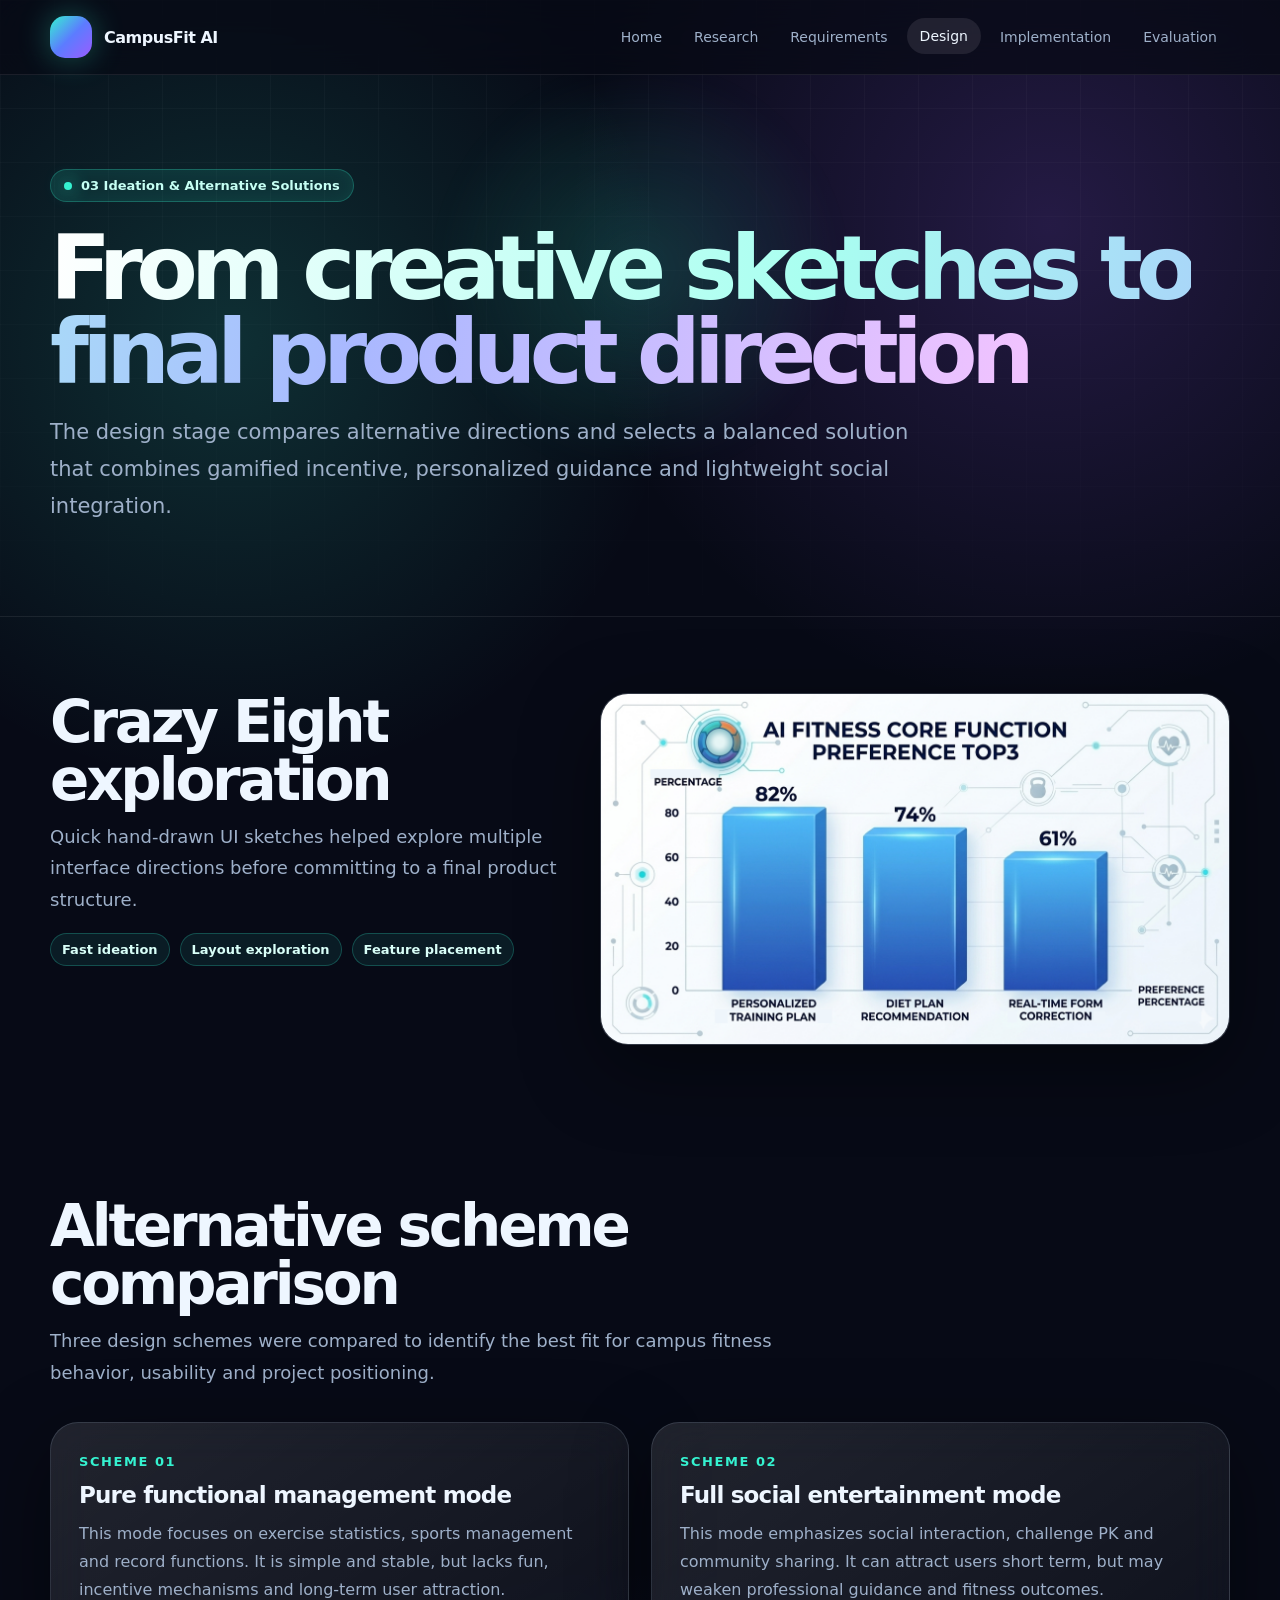
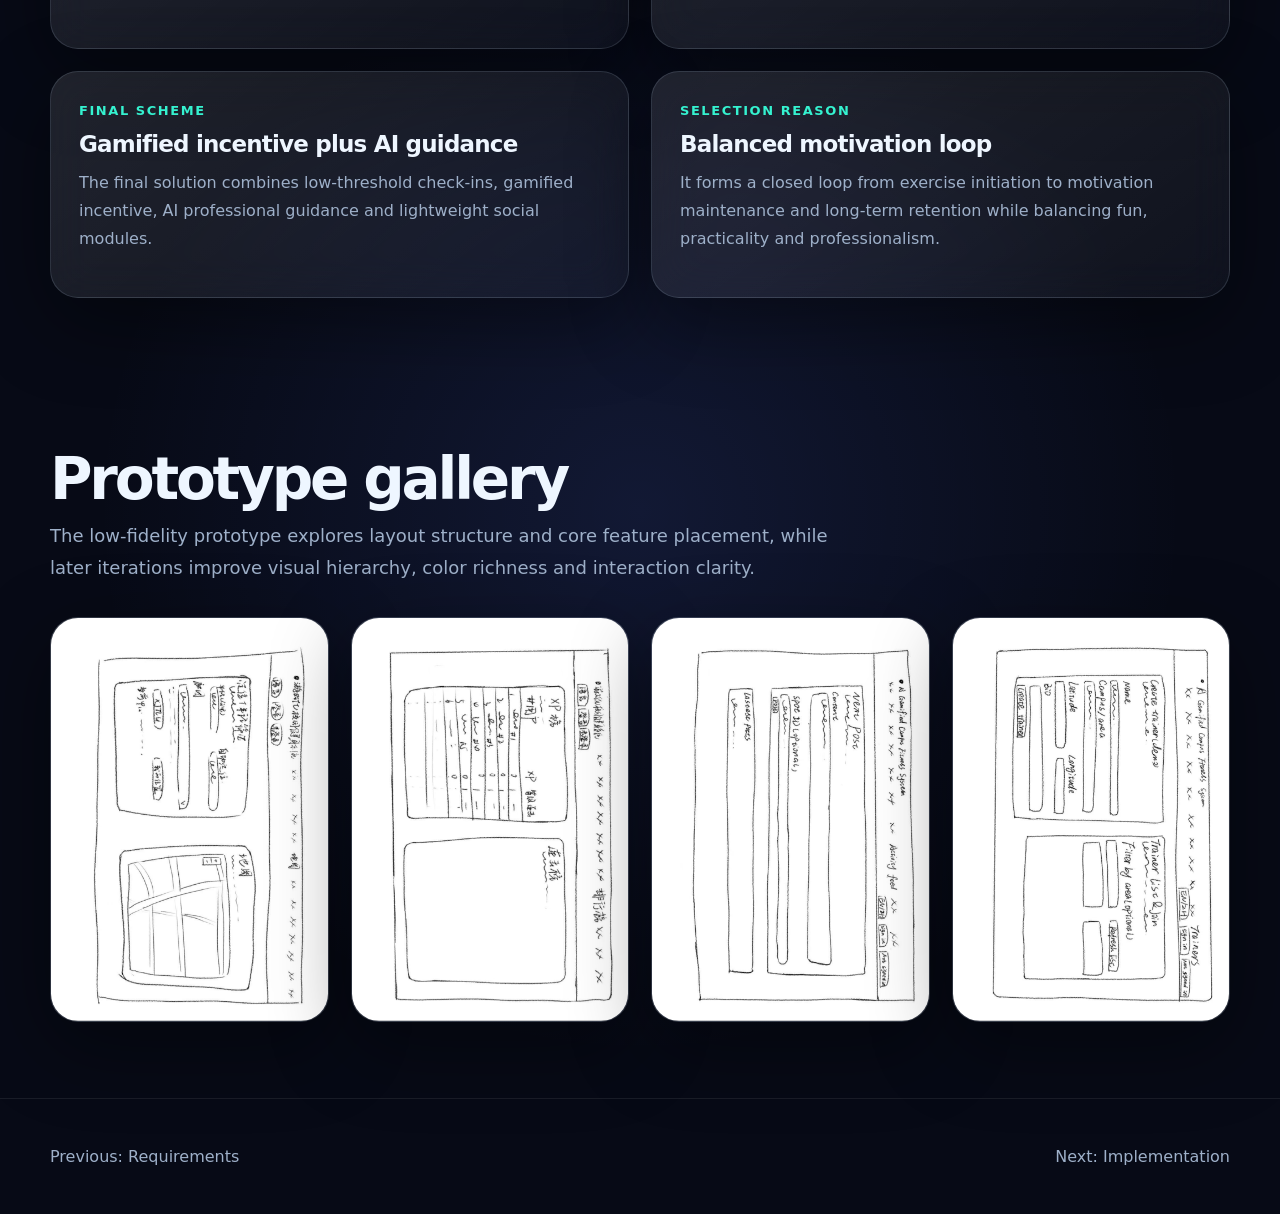
==== design.html @ d97b57e3 "Initial static portfolio site" ====
<!DOCTYPE html>
<html lang="en">
<head>
  <meta charset="UTF-8">
  <meta name="viewport" content="width=device-width, initial-scale=1.0">
  <title>Design | CampusFit AI</title>
  <link rel="stylesheet" href="assets/css/style.css">
</head>
<body>
  <div class="ambient-glow"></div>
  <nav class="site-nav">
    <div class="nav-inner">
      <a class="brand" href="index.html"><span class="brand-mark"></span><span>CampusFit AI</span></a>
      <button class="nav-toggle" aria-label="Toggle navigation">≡</button>
      <div class="nav-links">
        <a href="index.html">Home</a>
        <a href="research.html">Research</a>
        <a href="requirements.html">Requirements</a>
        <a class="active" href="design.html">Design</a>
        <a href="implementation.html">Implementation</a>
        <a href="evaluation.html">Evaluation</a>
      </div>
    </div>
  </nav>

  <header class="page-hero">
    <div class="container reveal">
      <span class="eyebrow">03 Ideation & Alternative Solutions</span>
      <h1 class="page-title"><span class="gradient-text">From creative sketches to final product direction</span></h1>
      <p class="lead">The design stage compares alternative directions and selects a balanced solution that combines gamified incentive, personalized guidance and lightweight social integration.</p>
    </div>
  </header>

  <main>
    <section class="section">
      <div class="container split-layout">
        <div class="section-heading reveal sticky-panel">
          <h2>Crazy Eight exploration</h2>
          <p>Quick hand-drawn UI sketches helped explore multiple interface directions before committing to a final product structure.</p>
          <div class="badge-row">
            <span class="badge">Fast ideation</span>
            <span class="badge">Layout exploration</span>
            <span class="badge">Feature placement</span>
          </div>
        </div>
        <div class="image-feature reveal"><img src="assets/images/image12.png" alt="Crazy Eight sketches" data-lightbox></div>
      </div>
    </section>

    <section class="section">
      <div class="container">
        <div class="section-heading reveal">
          <h2>Alternative scheme comparison</h2>
          <p>Three design schemes were compared to identify the best fit for campus fitness behavior, usability and project positioning.</p>
        </div>
        <div class="scheme-grid">
          <article class="scheme-card reveal">
            <span class="card-kicker">Scheme 01</span>
            <h3>Pure functional management mode</h3>
            <p>This mode focuses on exercise statistics, sports management and record functions. It is simple and stable, but lacks fun, incentive mechanisms and long-term user attraction.</p>
          </article>
          <article class="scheme-card reveal">
            <span class="card-kicker">Scheme 02</span>
            <h3>Full social entertainment mode</h3>
            <p>This mode emphasizes social interaction, challenge PK and community sharing. It can attract users short term, but may weaken professional guidance and fitness outcomes.</p>
          </article>
          <article class="scheme-card reveal">
            <span class="card-kicker">Final scheme</span>
            <h3>Gamified incentive plus AI guidance</h3>
            <p>The final solution combines low-threshold check-ins, gamified incentive, AI professional guidance and lightweight social modules.</p>
          </article>
          <article class="scheme-card reveal">
            <span class="card-kicker">Selection reason</span>
            <h3>Balanced motivation loop</h3>
            <p>It forms a closed loop from exercise initiation to motivation maintenance and long-term retention while balancing fun, practicality and professionalism.</p>
          </article>
        </div>
      </div>
    </section>

    <section class="section">
      <div class="container">
        <div class="section-heading reveal">
          <h2>Prototype gallery</h2>
          <p>The low-fidelity prototype explores layout structure and core feature placement, while later iterations improve visual hierarchy, color richness and interaction clarity.</p>
        </div>
        <div class="gallery-grid">
          <div class="gallery-card reveal"><img src="assets/images/image13.png" alt="Prototype screen" data-lightbox></div>
          <div class="gallery-card reveal"><img src="assets/images/image14.png" alt="Prototype screen" data-lightbox></div>
          <div class="gallery-card reveal"><img src="assets/images/image15.png" alt="Prototype screen" data-lightbox></div>
          <div class="gallery-card reveal"><img src="assets/images/image16.png" alt="Prototype screen" data-lightbox></div>
        </div>
      </div>
    </section>
  </main>

  <footer class="footer"><div class="container footer-inner"><a href="requirements.html">Previous: Requirements</a><a href="implementation.html">Next: Implementation</a></div></footer>
  <div class="lightbox"><button aria-label="Close preview">×</button><img alt="Preview"></div>
  <script src="assets/js/main.js"></script>
</body>
</html>
---- assets/css/style.css ----
:root {
  --bg: #070a16;
  --bg-soft: #0c1226;
  --panel: rgba(17, 25, 48, 0.72);
  --panel-strong: rgba(22, 34, 64, 0.9);
  --line: rgba(148, 163, 184, 0.22);
  --text: #eef6ff;
  --muted: #9eb0c9;
  --cyan: #35f2d0;
  --blue: #5c7cff;
  --violet: #9b5cff;
  --green: #7cff8f;
  --pink: #ff6bd6;
  --shadow: 0 24px 80px rgba(0, 0, 0, 0.42);
  --radius: 28px;
  --radius-sm: 18px;
  --max: 1180px;
}

* {
  box-sizing: border-box;
}

html {
  scroll-behavior: smooth;
}

body {
  margin: 0;
  min-height: 100vh;
  color: var(--text);
  font-family: Inter, ui-sans-serif, system-ui, -apple-system, BlinkMacSystemFont, "Segoe UI", Arial, sans-serif;
  background:
    radial-gradient(circle at 18% 12%, rgba(53, 242, 208, 0.16), transparent 28rem),
    radial-gradient(circle at 82% 8%, rgba(155, 92, 255, 0.2), transparent 30rem),
    radial-gradient(circle at 50% 75%, rgba(92, 124, 255, 0.13), transparent 34rem),
    var(--bg);
  overflow-x: hidden;
}

a {
  color: inherit;
  text-decoration: none;
}

img {
  display: block;
  max-width: 100%;
}

body::before {
  content: "";
  position: fixed;
  inset: 0;
  pointer-events: none;
  background-image:
    linear-gradient(rgba(255, 255, 255, 0.035) 1px, transparent 1px),
    linear-gradient(90deg, rgba(255, 255, 255, 0.035) 1px, transparent 1px);
  background-size: 54px 54px;
  mask-image: linear-gradient(to bottom, rgba(0,0,0,0.85), transparent 82%);
  z-index: -2;
}

.ambient-glow {
  position: fixed;
  width: 420px;
  height: 420px;
  left: var(--x, 50%);
  top: var(--y, 30%);
  transform: translate(-50%, -50%);
  border-radius: 50%;
  background: radial-gradient(circle, rgba(53, 242, 208, 0.18), transparent 68%);
  filter: blur(14px);
  pointer-events: none;
  transition: left 0.35s ease, top 0.35s ease;
  z-index: -1;
}

.container {
  width: min(var(--max), calc(100% - 40px));
  margin: 0 auto;
}

.site-nav {
  position: sticky;
  top: 0;
  z-index: 50;
  border-bottom: 1px solid rgba(255, 255, 255, 0.08);
  background: rgba(7, 10, 22, 0.72);
  backdrop-filter: blur(22px);
}

.nav-inner {
  width: min(var(--max), calc(100% - 34px));
  height: 74px;
  margin: 0 auto;
  display: flex;
  align-items: center;
  justify-content: space-between;
  gap: 20px;
}

.brand {
  display: flex;
  align-items: center;
  gap: 12px;
  font-weight: 800;
  letter-spacing: -0.03em;
}

.brand-mark {
  width: 42px;
  height: 42px;
  border-radius: 15px;
  background: linear-gradient(135deg, var(--cyan), var(--blue), var(--violet));
  box-shadow: 0 0 32px rgba(53, 242, 208, 0.32);
}

.nav-links {
  display: flex;
  align-items: center;
  gap: 6px;
}

.nav-links a {
  padding: 10px 13px;
  border-radius: 999px;
  color: var(--muted);
  font-size: 14px;
  transition: color 0.22s ease, background 0.22s ease, transform 0.22s ease;
}

.nav-links a:hover,
.nav-links a.active {
  color: var(--text);
  background: rgba(255, 255, 255, 0.09);
  transform: translateY(-1px);
}

.nav-toggle {
  display: none;
  width: 42px;
  height: 42px;
  border: 1px solid var(--line);
  border-radius: 14px;
  color: var(--text);
  background: rgba(255, 255, 255, 0.06);
}

.hero,
.page-hero {
  position: relative;
  padding: 94px 0 70px;
}

.hero-grid {
  display: grid;
  grid-template-columns: minmax(0, 1.02fr) minmax(360px, 0.98fr);
  gap: 50px;
  align-items: center;
}

.eyebrow {
  display: inline-flex;
  align-items: center;
  gap: 9px;
  padding: 8px 13px;
  border: 1px solid rgba(53, 242, 208, 0.28);
  border-radius: 999px;
  color: #c6fff4;
  background: rgba(53, 242, 208, 0.08);
  box-shadow: inset 0 0 20px rgba(53, 242, 208, 0.08);
  font-size: 13px;
  font-weight: 700;
}

.eyebrow::before {
  content: "";
  width: 8px;
  height: 8px;
  border-radius: 50%;
  background: var(--cyan);
  box-shadow: 0 0 18px var(--cyan);
}

h1,
h2,
h3,
p {
  margin-top: 0;
}

.hero-title,
.page-title {
  margin: 24px 0 20px;
  font-size: clamp(44px, 7vw, 92px);
  line-height: 0.94;
  letter-spacing: -0.075em;
}

.gradient-text {
  background: linear-gradient(100deg, #ffffff 0%, #a9fff0 36%, #a9b8ff 68%, #f2c3ff 100%);
  -webkit-background-clip: text;
  background-clip: text;
  color: transparent;
}

.lead {
  max-width: 760px;
  color: var(--muted);
  font-size: clamp(17px, 2vw, 21px);
  line-height: 1.75;
}

.hero-actions {
  display: flex;
  flex-wrap: wrap;
  gap: 14px;
  margin-top: 32px;
}

.btn {
  display: inline-flex;
  align-items: center;
  justify-content: center;
  min-height: 48px;
  padding: 0 20px;
  border: 1px solid transparent;
  border-radius: 999px;
  font-weight: 800;
  letter-spacing: -0.01em;
  transition: transform 0.22s ease, box-shadow 0.22s ease, border-color 0.22s ease;
}

.btn-primary {
  color: #051018;
  background: linear-gradient(135deg, var(--cyan), var(--green));
  box-shadow: 0 14px 42px rgba(53, 242, 208, 0.28);
}

.btn-secondary {
  color: var(--text);
  border-color: var(--line);
  background: rgba(255, 255, 255, 0.07);
}

.btn:hover {
  transform: translateY(-3px);
  box-shadow: 0 18px 60px rgba(53, 242, 208, 0.24);
}

.hero-visual {
  position: relative;
  min-height: 520px;
}

.phone-card,
.floating-panel,
.metric-card,
.preview-card,
.content-card,
.persona-card,
.timeline-item,
.scheme-card,
.member-card,
.feedback-card,
.gallery-card {
  border: 1px solid var(--line);
  background: linear-gradient(145deg, rgba(255,255,255,0.105), rgba(255,255,255,0.035));
  box-shadow: var(--shadow);
  backdrop-filter: blur(22px);
}

.phone-card {
  position: absolute;
  inset: 20px 54px 28px 72px;
  overflow: hidden;
  border-radius: 42px;
  transform: rotate(2.2deg);
}

.phone-card img {
  width: 100%;
  height: 100%;
  object-fit: cover;
  opacity: 0.92;
}

.phone-card::after {
  content: "";
  position: absolute;
  inset: 0;
  background: linear-gradient(to top, rgba(7,10,22,0.78), transparent 62%);
}

.floating-panel {
  position: absolute;
  left: 0;
  bottom: 38px;
  width: 245px;
  padding: 18px;
  border-radius: 24px;
}

.metric-card {
  position: absolute;
  right: 0;
  top: 44px;
  width: 210px;
  padding: 18px;
  border-radius: 24px;
}

.stat-value {
  display: block;
  font-size: 34px;
  font-weight: 900;
  letter-spacing: -0.06em;
}

.stat-label {
  color: var(--muted);
  font-size: 13px;
  line-height: 1.45;
}

.progress-bar {
  height: 8px;
  margin-top: 16px;
  overflow: hidden;
  border-radius: 999px;
  background: rgba(255, 255, 255, 0.09);
}

.progress-bar span {
  display: block;
  height: 100%;
  border-radius: inherit;
  background: linear-gradient(90deg, var(--cyan), var(--violet));
}

.section {
  padding: 76px 0;
}

.section-heading {
  max-width: 780px;
  margin-bottom: 34px;
}

.section-heading h2 {
  margin-bottom: 12px;
  font-size: clamp(32px, 5vw, 58px);
  line-height: 1;
  letter-spacing: -0.055em;
}

.section-heading p {
  color: var(--muted);
  font-size: 18px;
  line-height: 1.75;
}

.grid-3,
.grid-2,
.preview-grid,
.persona-grid,
.scheme-grid,
.member-grid,
.feedback-grid,
.gallery-grid {
  display: grid;
  gap: 22px;
}

.grid-3,
.persona-grid,
.member-grid,
.feedback-grid {
  grid-template-columns: repeat(3, minmax(0, 1fr));
}

.grid-2,
.scheme-grid {
  grid-template-columns: repeat(2, minmax(0, 1fr));
}

.preview-grid,
.gallery-grid {
  grid-template-columns: repeat(4, minmax(0, 1fr));
}

.content-card,
.persona-card,
.timeline-item,
.scheme-card,
.member-card,
.feedback-card,
.gallery-card,
.preview-card {
  position: relative;
  overflow: hidden;
  border-radius: var(--radius);
  transition: transform 0.28s ease, border-color 0.28s ease, background 0.28s ease;
}

.content-card,
.persona-card,
.timeline-item,
.scheme-card,
.member-card,
.feedback-card {
  padding: 28px;
}

.content-card::before,
.persona-card::before,
.scheme-card::before,
.member-card::before,
.feedback-card::before {
  content: "";
  position: absolute;
  inset: 0;
  background: radial-gradient(circle at 12% 8%, rgba(53, 242, 208, 0.16), transparent 30%);
  opacity: 0;
  transition: opacity 0.28s ease;
}

.content-card:hover,
.persona-card:hover,
.timeline-item:hover,
.scheme-card:hover,
.member-card:hover,
.feedback-card:hover,
.gallery-card:hover,
.preview-card:hover {
  transform: translateY(-7px);
  border-color: rgba(53, 242, 208, 0.42);
}

.content-card:hover::before,
.persona-card:hover::before,
.scheme-card:hover::before,
.member-card:hover::before,
.feedback-card:hover::before {
  opacity: 1;
}

.card-kicker {
  color: var(--cyan);
  font-size: 13px;
  font-weight: 900;
  letter-spacing: 0.12em;
  text-transform: uppercase;
}

.content-card h3,
.persona-card h3,
.timeline-item h3,
.scheme-card h3,
.member-card h3,
.feedback-card h3 {
  position: relative;
  margin: 12px 0;
  font-size: 23px;
  letter-spacing: -0.035em;
}

.content-card p,
.persona-card p,
.timeline-item p,
.scheme-card p,
.member-card p,
.feedback-card p,
.rich-text p,
.rich-list li {
  position: relative;
  color: var(--muted);
  line-height: 1.75;
}

.rich-list {
  display: grid;
  gap: 14px;
  padding: 0;
  margin: 0;
  list-style: none;
}

.rich-list li {
  padding-left: 22px;
}

.rich-list li::before {
  content: "";
  position: absolute;
  left: 0;
  top: 0.72em;
  width: 8px;
  height: 8px;
  border-radius: 50%;
  background: var(--cyan);
  box-shadow: 0 0 16px rgba(53, 242, 208, 0.68);
}

.timeline {
  position: relative;
  display: grid;
  gap: 20px;
}

.timeline::before {
  content: "";
  position: absolute;
  left: 22px;
  top: 12px;
  bottom: 12px;
  width: 1px;
  background: linear-gradient(var(--cyan), var(--violet));
  opacity: 0.55;
}

.timeline-item {
  margin-left: 54px;
}

.timeline-item::before {
  content: "";
  position: absolute;
  left: -43px;
  top: 30px;
  width: 17px;
  height: 17px;
  border-radius: 50%;
  background: var(--bg);
  border: 3px solid var(--cyan);
  box-shadow: 0 0 20px rgba(53, 242, 208, 0.8);
}

.preview-card,
.gallery-card {
  min-height: 190px;
  cursor: zoom-in;
}

.preview-card img,
.gallery-card img {
  width: 100%;
  height: 100%;
  min-height: 190px;
  object-fit: cover;
  transition: transform 0.5s ease, filter 0.5s ease;
}

.preview-card:hover img,
.gallery-card:hover img {
  transform: scale(1.055);
  filter: saturate(1.15) contrast(1.05);
}

.page-hero {
  border-bottom: 1px solid rgba(255, 255, 255, 0.08);
}

.page-hero .lead {
  max-width: 860px;
}

.split-layout {
  display: grid;
  grid-template-columns: minmax(0, 0.9fr) minmax(360px, 1.1fr);
  gap: 34px;
  align-items: start;
}

.sticky-panel {
  position: sticky;
  top: 104px;
}

.image-feature {
  overflow: hidden;
  border: 1px solid var(--line);
  border-radius: var(--radius);
  background: rgba(255, 255, 255, 0.06);
  box-shadow: var(--shadow);
}

.image-feature img {
  width: 100%;
  max-height: 520px;
  object-fit: cover;
}

.table-wrap {
  overflow: hidden;
  border: 1px solid var(--line);
  border-radius: var(--radius);
  background: rgba(255, 255, 255, 0.045);
}

.table-wrap table {
  width: 100%;
  border-collapse: collapse;
}

.table-wrap th,
.table-wrap td {
  padding: 18px 20px;
  border-bottom: 1px solid var(--line);
  text-align: left;
  vertical-align: top;
}

.table-wrap th {
  color: #dffef8;
  background: rgba(53, 242, 208, 0.08);
}

.table-wrap td {
  color: var(--muted);
  line-height: 1.65;
}

.badge-row {
  display: flex;
  flex-wrap: wrap;
  gap: 10px;
  margin-top: 18px;
}

.badge {
  padding: 8px 11px;
  border: 1px solid rgba(53, 242, 208, 0.24);
  border-radius: 999px;
  color: #d9fff8;
  background: rgba(53, 242, 208, 0.08);
  font-size: 13px;
  font-weight: 700;
}

.footer {
  padding: 48px 0;
  border-top: 1px solid rgba(255, 255, 255, 0.08);
  color: var(--muted);
}

.footer-inner {
  display: flex;
  align-items: center;
  justify-content: space-between;
  gap: 20px;
}

.lightbox {
  position: fixed;
  inset: 0;
  display: none;
  align-items: center;
  justify-content: center;
  padding: 28px;
  background: rgba(3, 6, 18, 0.86);
  backdrop-filter: blur(18px);
  z-index: 100;
}

.lightbox.open {
  display: flex;
}

.lightbox img {
  max-width: min(1120px, 94vw);
  max-height: 88vh;
  border: 1px solid var(--line);
  border-radius: 24px;
  box-shadow: 0 30px 100px rgba(0, 0, 0, 0.58);
}

.lightbox button {
  position: fixed;
  right: 24px;
  top: 22px;
  width: 44px;
  height: 44px;
  border: 1px solid var(--line);
  border-radius: 50%;
  color: var(--text);
  background: rgba(255, 255, 255, 0.08);
  cursor: pointer;
}

.reveal {
  opacity: 0;
  transform: translateY(26px);
  transition: opacity 0.7s ease, transform 0.7s ease;
}

.reveal.visible {
  opacity: 1;
  transform: translateY(0);
}

@media (max-width: 980px) {
  .nav-toggle {
    display: inline-grid;
    place-items: center;
  }

  .nav-links {
    position: fixed;
    left: 16px;
    right: 16px;
    top: 82px;
    display: none;
    flex-direction: column;
    align-items: stretch;
    padding: 14px;
    border: 1px solid var(--line);
    border-radius: 22px;
    background: rgba(7, 10, 22, 0.94);
    box-shadow: var(--shadow);
  }

  .nav-links.open {
    display: flex;
  }

  .nav-links a {
    padding: 13px 15px;
  }

  .hero-grid,
  .split-layout,
  .grid-2,
  .scheme-grid {
    grid-template-columns: 1fr;
  }

  .hero-visual {
    min-height: 470px;
  }

  .grid-3,
  .persona-grid,
  .member-grid,
  .feedback-grid,
  .preview-grid,
  .gallery-grid {
    grid-template-columns: repeat(2, minmax(0, 1fr));
  }

  .sticky-panel {
    position: static;
  }
}

@media (max-width: 640px) {
  .container {
    width: min(100% - 28px, var(--max));
  }

  .hero,
  .page-hero {
    padding: 62px 0 46px;
  }

  .section {
    padding: 52px 0;
  }

  .grid-3,
  .grid-2,
  .preview-grid,
  .persona-grid,
  .scheme-grid,
  .member-grid,
  .feedback-grid,
  .gallery-grid {
    grid-template-columns: 1fr;
  }

  .hero-visual {
    min-height: 390px;
  }

  .phone-card {
    inset: 18px 26px 44px 26px;
  }

  .floating-panel,
  .metric-card {
    position: relative;
    left: auto;
    right: auto;
    top: auto;
    bottom: auto;
    width: calc(100% - 28px);
    margin: -26px auto 0;
  }

  .footer-inner {
    flex-direction: column;
    align-items: flex-start;
  }
}
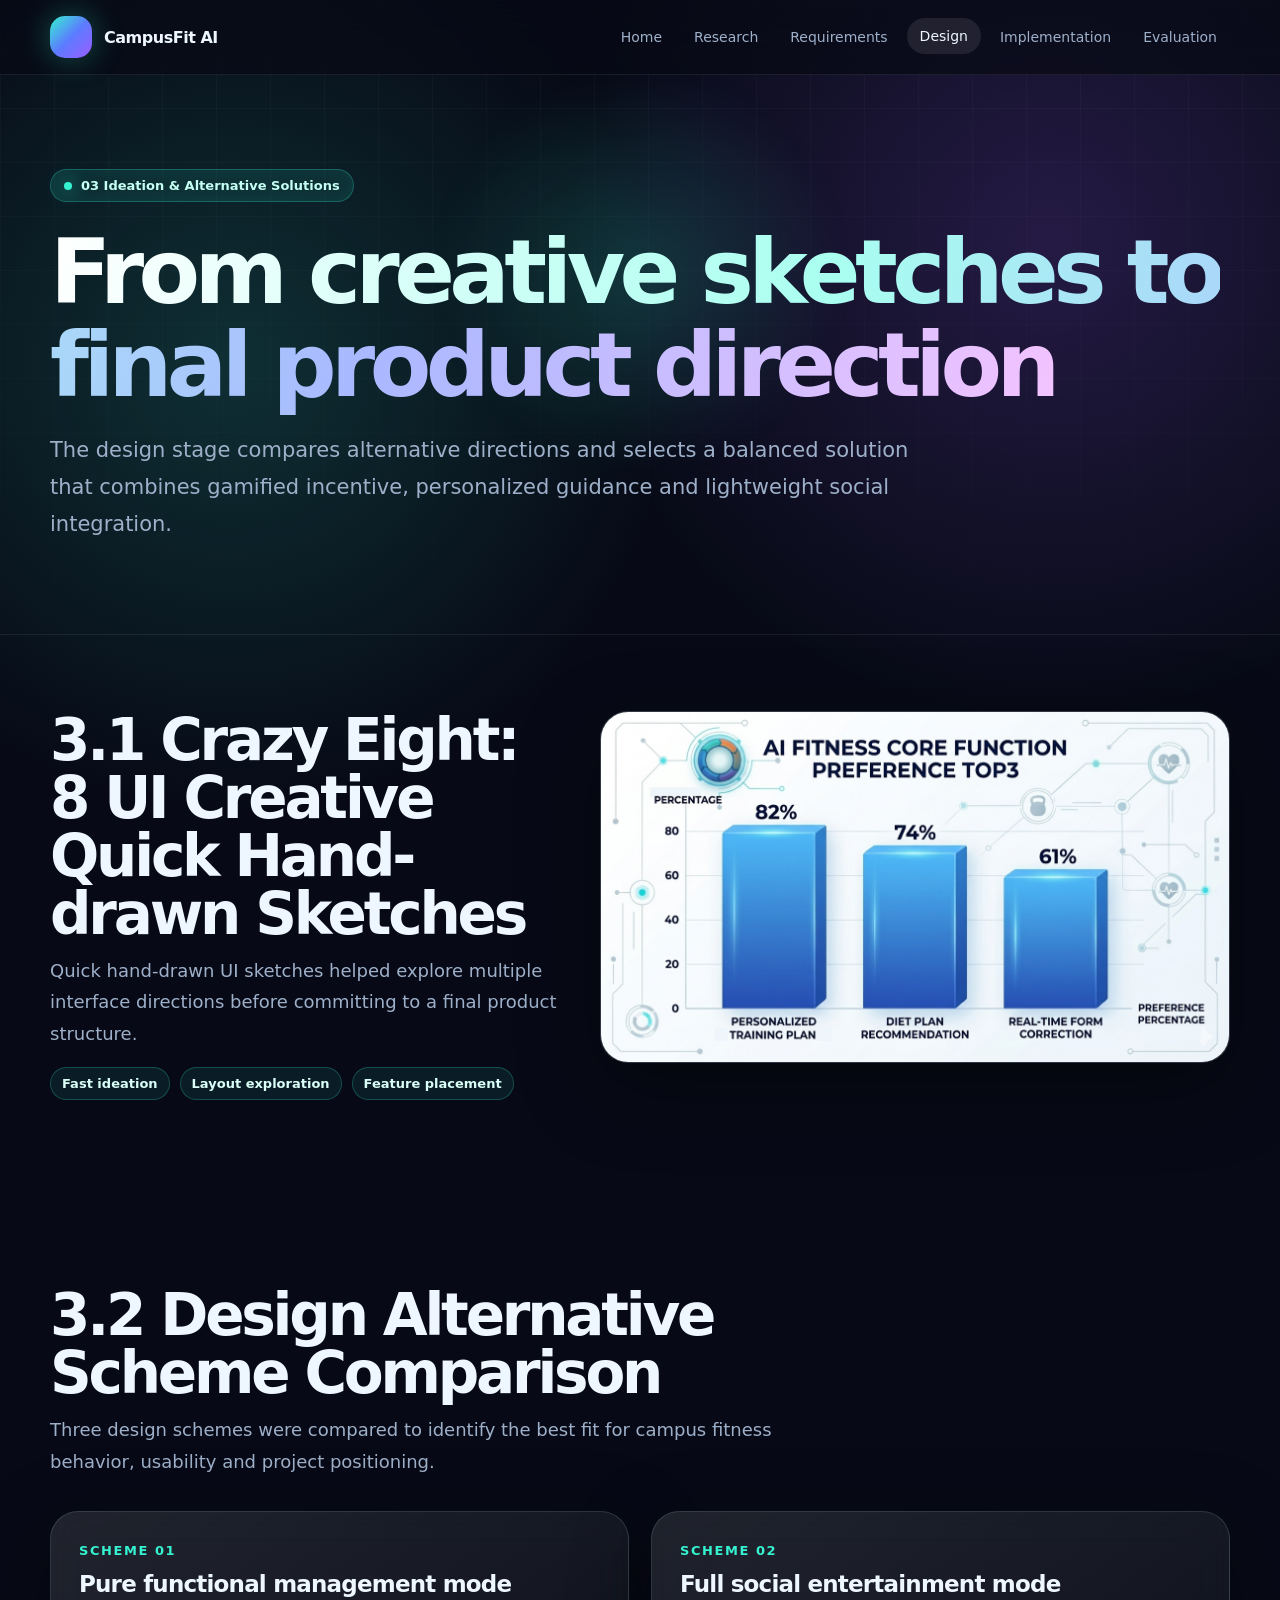
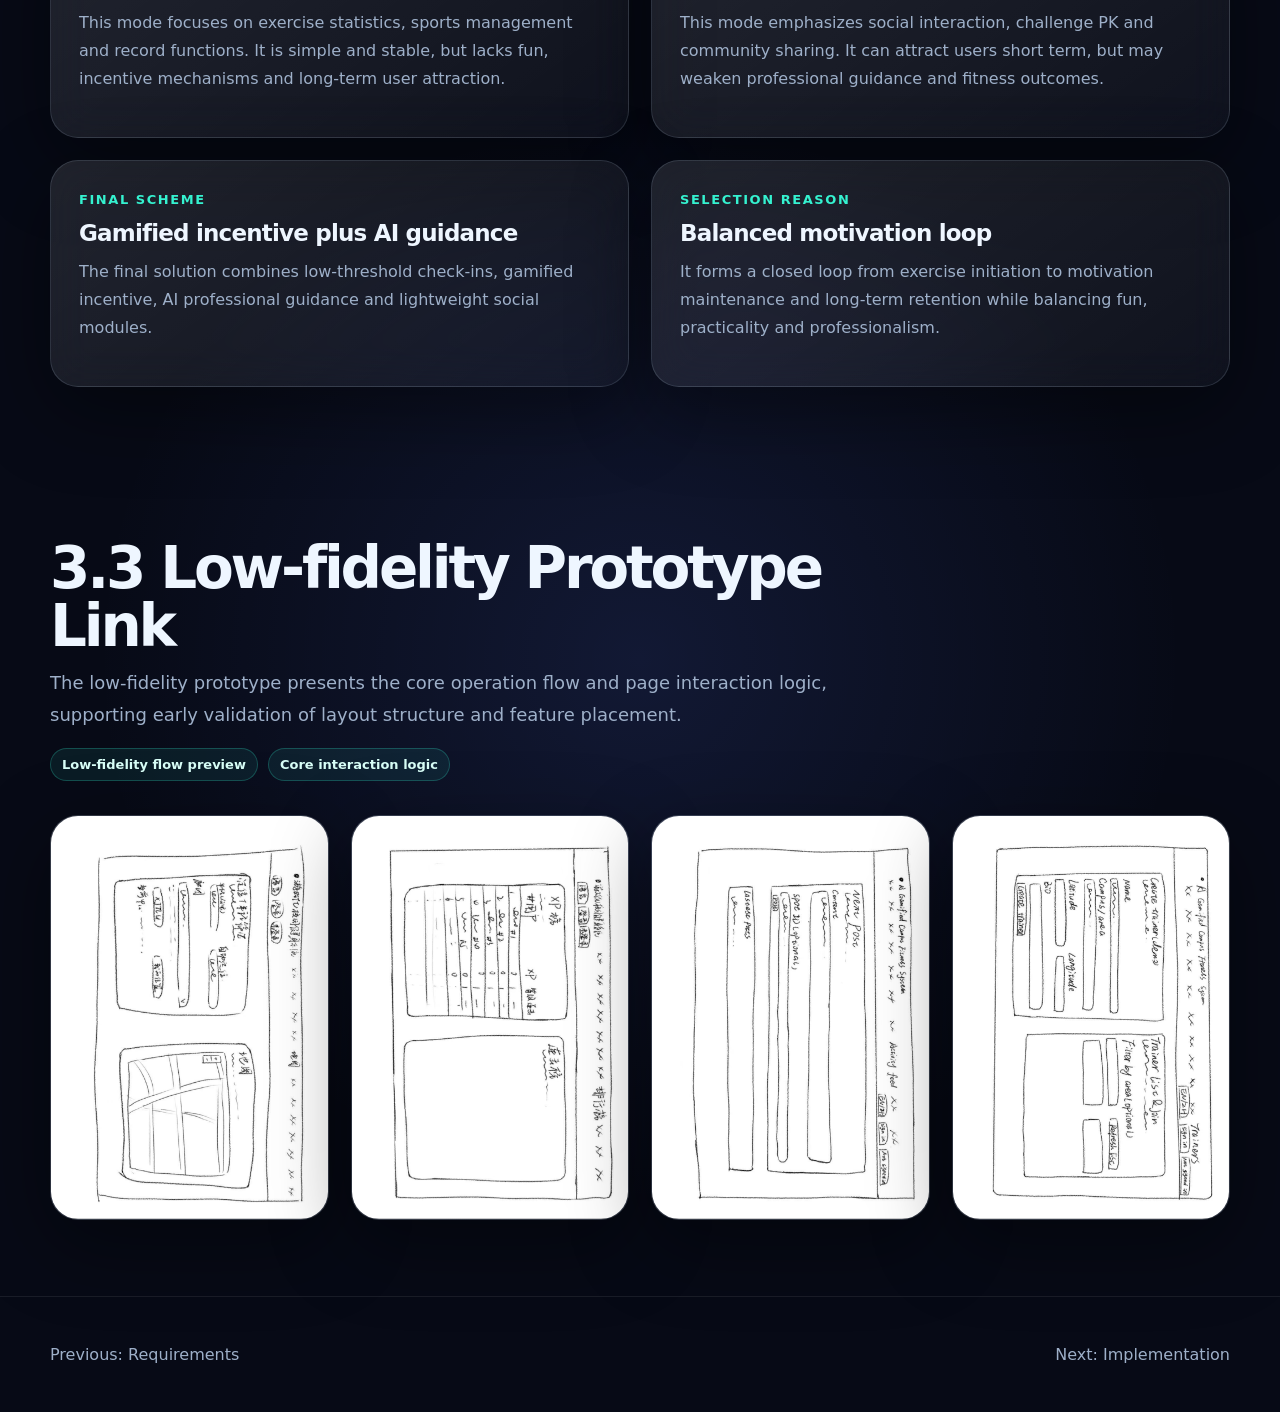
==== commit 332232d1: "Complete portfolio section coverage" ====
--- a/design.html
+++ b/design.html
@@ -35,7 +35,7 @@
     <section class="section">
       <div class="container split-layout">
         <div class="section-heading reveal sticky-panel">
-          <h2>Crazy Eight exploration</h2>
+          <h2>3.1 Crazy Eight: 8 UI Creative Quick Hand-drawn Sketches</h2>
           <p>Quick hand-drawn UI sketches helped explore multiple interface directions before committing to a final product structure.</p>
           <div class="badge-row">
             <span class="badge">Fast ideation</span>
@@ -50,7 +50,7 @@
     <section class="section">
       <div class="container">
         <div class="section-heading reveal">
-          <h2>Alternative scheme comparison</h2>
+          <h2>3.2 Design Alternative Scheme Comparison</h2>
           <p>Three design schemes were compared to identify the best fit for campus fitness behavior, usability and project positioning.</p>
         </div>
         <div class="scheme-grid">
@@ -81,8 +81,12 @@
     <section class="section">
       <div class="container">
         <div class="section-heading reveal">
-          <h2>Prototype gallery</h2>
-          <p>The low-fidelity prototype explores layout structure and core feature placement, while later iterations improve visual hierarchy, color richness and interaction clarity.</p>
+          <h2>3.3 Low-fidelity Prototype Link</h2>
+          <p>The low-fidelity prototype presents the core operation flow and page interaction logic, supporting early validation of layout structure and feature placement.</p>
+          <div class="badge-row">
+            <span class="badge">Low-fidelity flow preview</span>
+            <span class="badge">Core interaction logic</span>
+          </div>
         </div>
         <div class="gallery-grid">
           <div class="gallery-card reveal"><img src="assets/images/image13.png" alt="Prototype screen" data-lightbox></div>
--- a/assets/css/style.css
+++ b/assets/css/style.css
@@ -194,8 +194,8 @@
 .page-title {
   margin: 24px 0 20px;
   font-size: clamp(44px, 7vw, 92px);
-  line-height: 0.94;
-  letter-spacing: -0.075em;
+  line-height: 1.04;
+  letter-spacing: -0.062em;
 }
 
 .gradient-text {
@@ -639,6 +639,10 @@
   font-weight: 700;
 }
 
+.member-grid + .table-wrap {
+  margin-top: 22px;
+}
+
 .footer {
   padding: 48px 0;
   border-top: 1px solid rgba(255, 255, 255, 0.08);
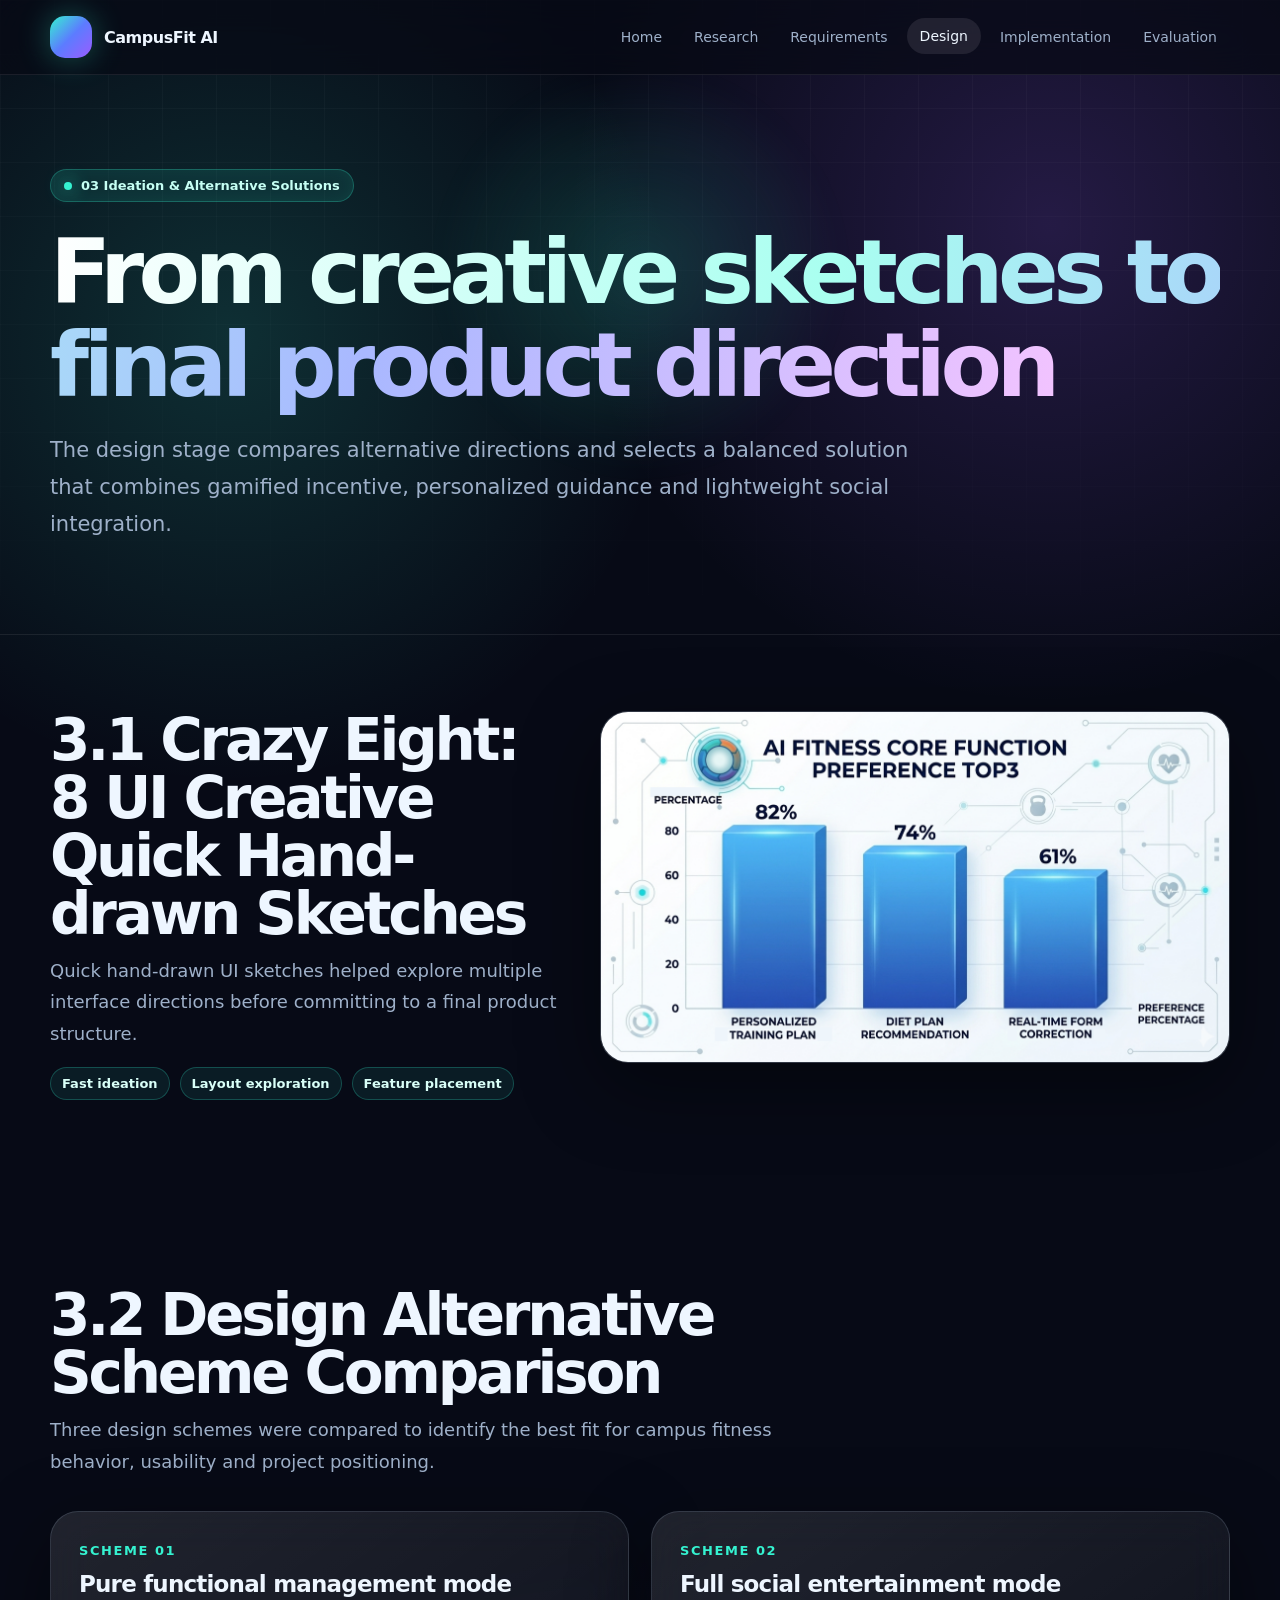
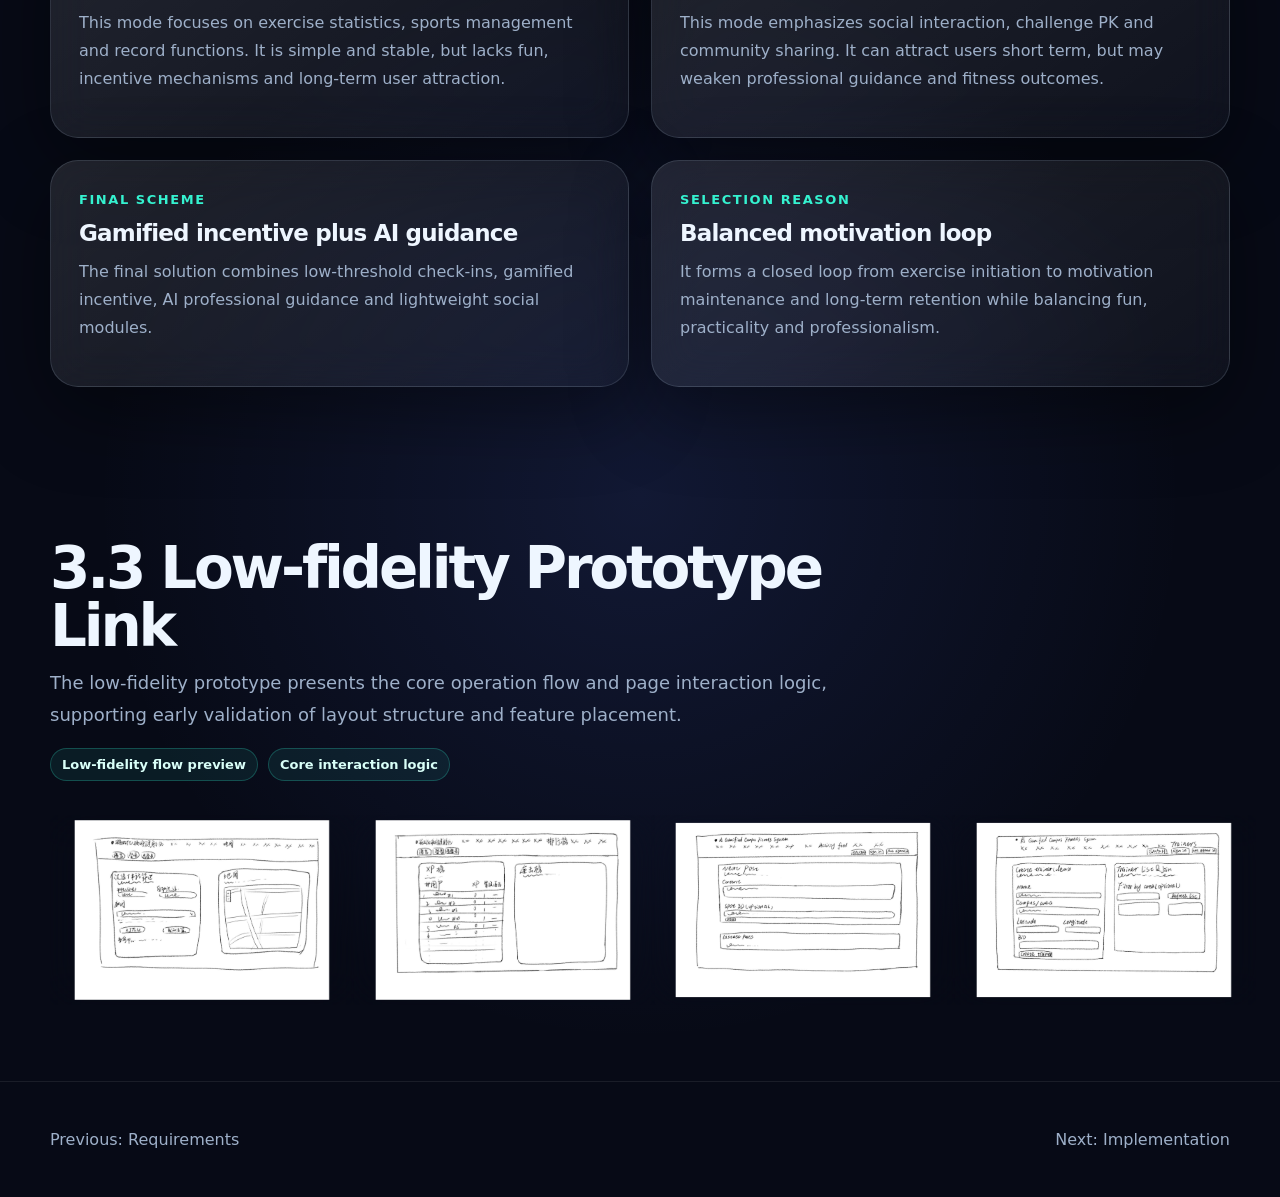
==== commit 5a4ae5b9: "Fix rotated image previews" ====
--- a/design.html
+++ b/design.html
@@ -88,11 +88,11 @@
             <span class="badge">Core interaction logic</span>
           </div>
         </div>
-        <div class="gallery-grid">
-          <div class="gallery-card reveal"><img src="assets/images/image13.png" alt="Prototype screen" data-lightbox></div>
-          <div class="gallery-card reveal"><img src="assets/images/image14.png" alt="Prototype screen" data-lightbox></div>
-          <div class="gallery-card reveal"><img src="assets/images/image15.png" alt="Prototype screen" data-lightbox></div>
-          <div class="gallery-card reveal"><img src="assets/images/image16.png" alt="Prototype screen" data-lightbox></div>
+        <div class="gallery-grid landscape-prototype-grid">
+          <div class="gallery-card reveal"><img src="assets/images/image13.png" alt="Prototype screen" data-lightbox data-lightbox-rotate="270"></div>
+          <div class="gallery-card reveal"><img src="assets/images/image14.png" alt="Prototype screen" data-lightbox data-lightbox-rotate="270"></div>
+          <div class="gallery-card reveal"><img src="assets/images/image15.png" alt="Prototype screen" data-lightbox data-lightbox-rotate="270"></div>
+          <div class="gallery-card reveal"><img src="assets/images/image16.png" alt="Prototype screen" data-lightbox data-lightbox-rotate="270"></div>
         </div>
       </div>
     </section>
--- a/assets/css/style.css
+++ b/assets/css/style.css
@@ -558,6 +558,26 @@
   filter: saturate(1.15) contrast(1.05);
 }
 
+.landscape-prototype-grid .gallery-card {
+  aspect-ratio: 16 / 10;
+  border: 0;
+  background: transparent;
+  box-shadow: none;
+  border-radius: 0;
+}
+
+.landscape-prototype-grid .gallery-card img {
+  width: 100%;
+  height: 100%;
+  min-height: 0;
+  object-fit: contain;
+  transform: rotate(270deg) scale(1.34);
+}
+
+.landscape-prototype-grid .gallery-card:hover img {
+  transform: rotate(270deg) scale(1.4);
+}
+
 .page-hero {
   border-bottom: 1px solid rgba(255, 255, 255, 0.08);
 }
@@ -590,6 +610,21 @@
   width: 100%;
   max-height: 520px;
   object-fit: cover;
+}
+
+.journey-map-feature {
+  aspect-ratio: 16 / 10;
+  border: 0;
+  background: transparent;
+  box-shadow: none;
+  border-radius: 0;
+}
+
+.journey-map-feature img {
+  height: 100%;
+  max-height: none;
+  object-fit: contain;
+  transform: rotate(90deg) scale(1.36);
 }
 
 .table-wrap {
@@ -678,6 +713,18 @@
   border: 1px solid var(--line);
   border-radius: 24px;
   box-shadow: 0 30px 100px rgba(0, 0, 0, 0.58);
+}
+
+.lightbox.rotate-90 img {
+  max-width: 88vh;
+  max-height: min(1120px, 94vw);
+  transform: rotate(90deg);
+}
+
+.lightbox.rotate-270 img {
+  max-width: 88vh;
+  max-height: min(1120px, 94vw);
+  transform: rotate(270deg);
 }
 
 .lightbox button {
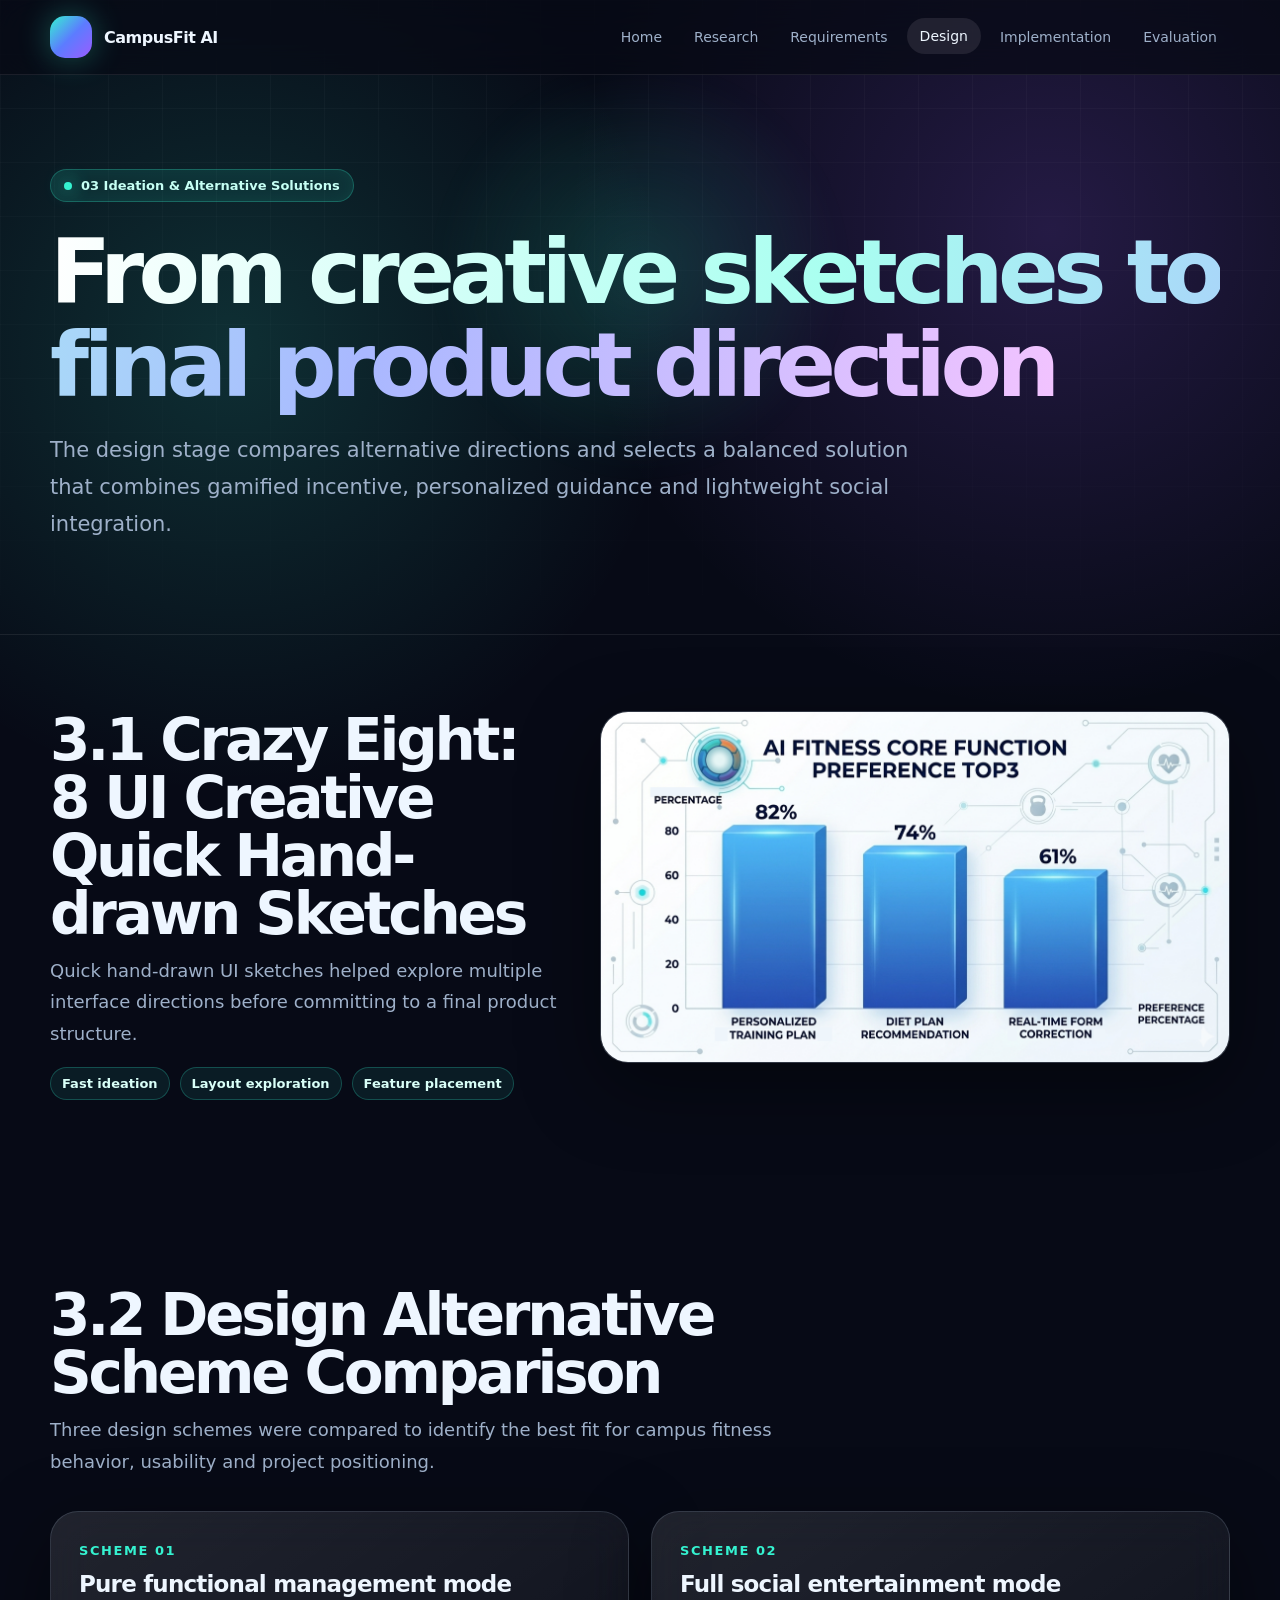
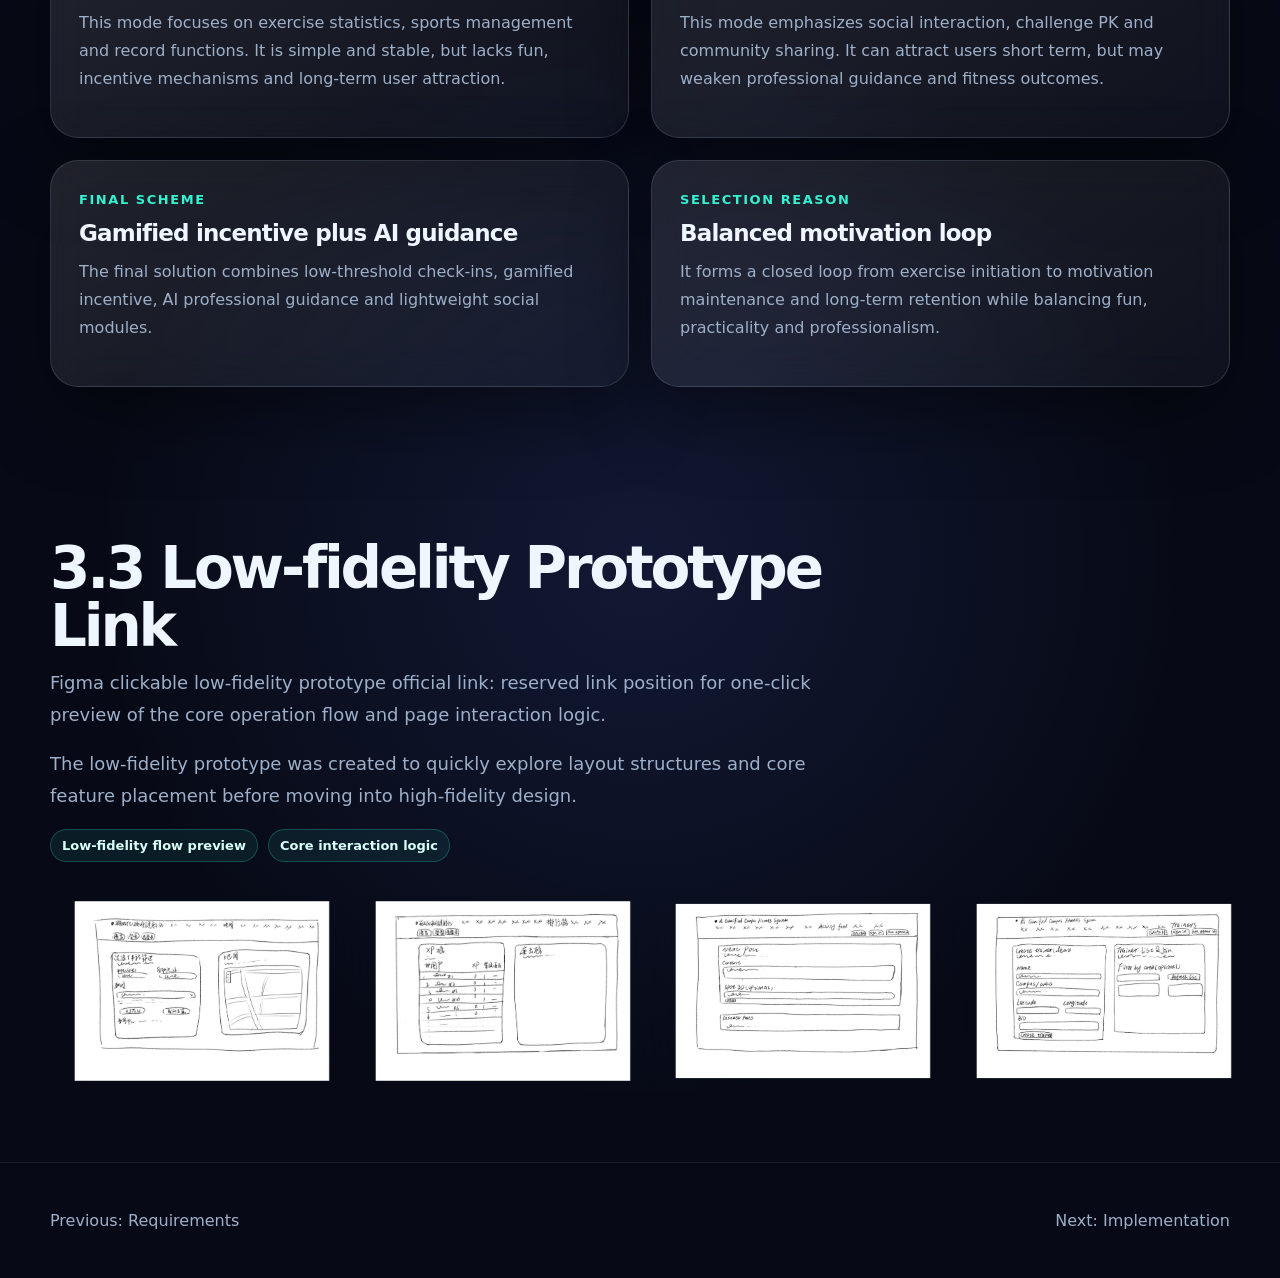
==== commit 2859e4e6: "Update low fidelity prototype description" ====
--- a/design.html
+++ b/design.html
@@ -82,7 +82,8 @@
       <div class="container">
         <div class="section-heading reveal">
           <h2>3.3 Low-fidelity Prototype Link</h2>
-          <p>The low-fidelity prototype presents the core operation flow and page interaction logic, supporting early validation of layout structure and feature placement.</p>
+          <p>Figma clickable low-fidelity prototype official link: reserved link position for one-click preview of the core operation flow and page interaction logic.</p>
+          <p>The low-fidelity prototype was created to quickly explore layout structures and core feature placement before moving into high-fidelity design.</p>
           <div class="badge-row">
             <span class="badge">Low-fidelity flow preview</span>
             <span class="badge">Core interaction logic</span>
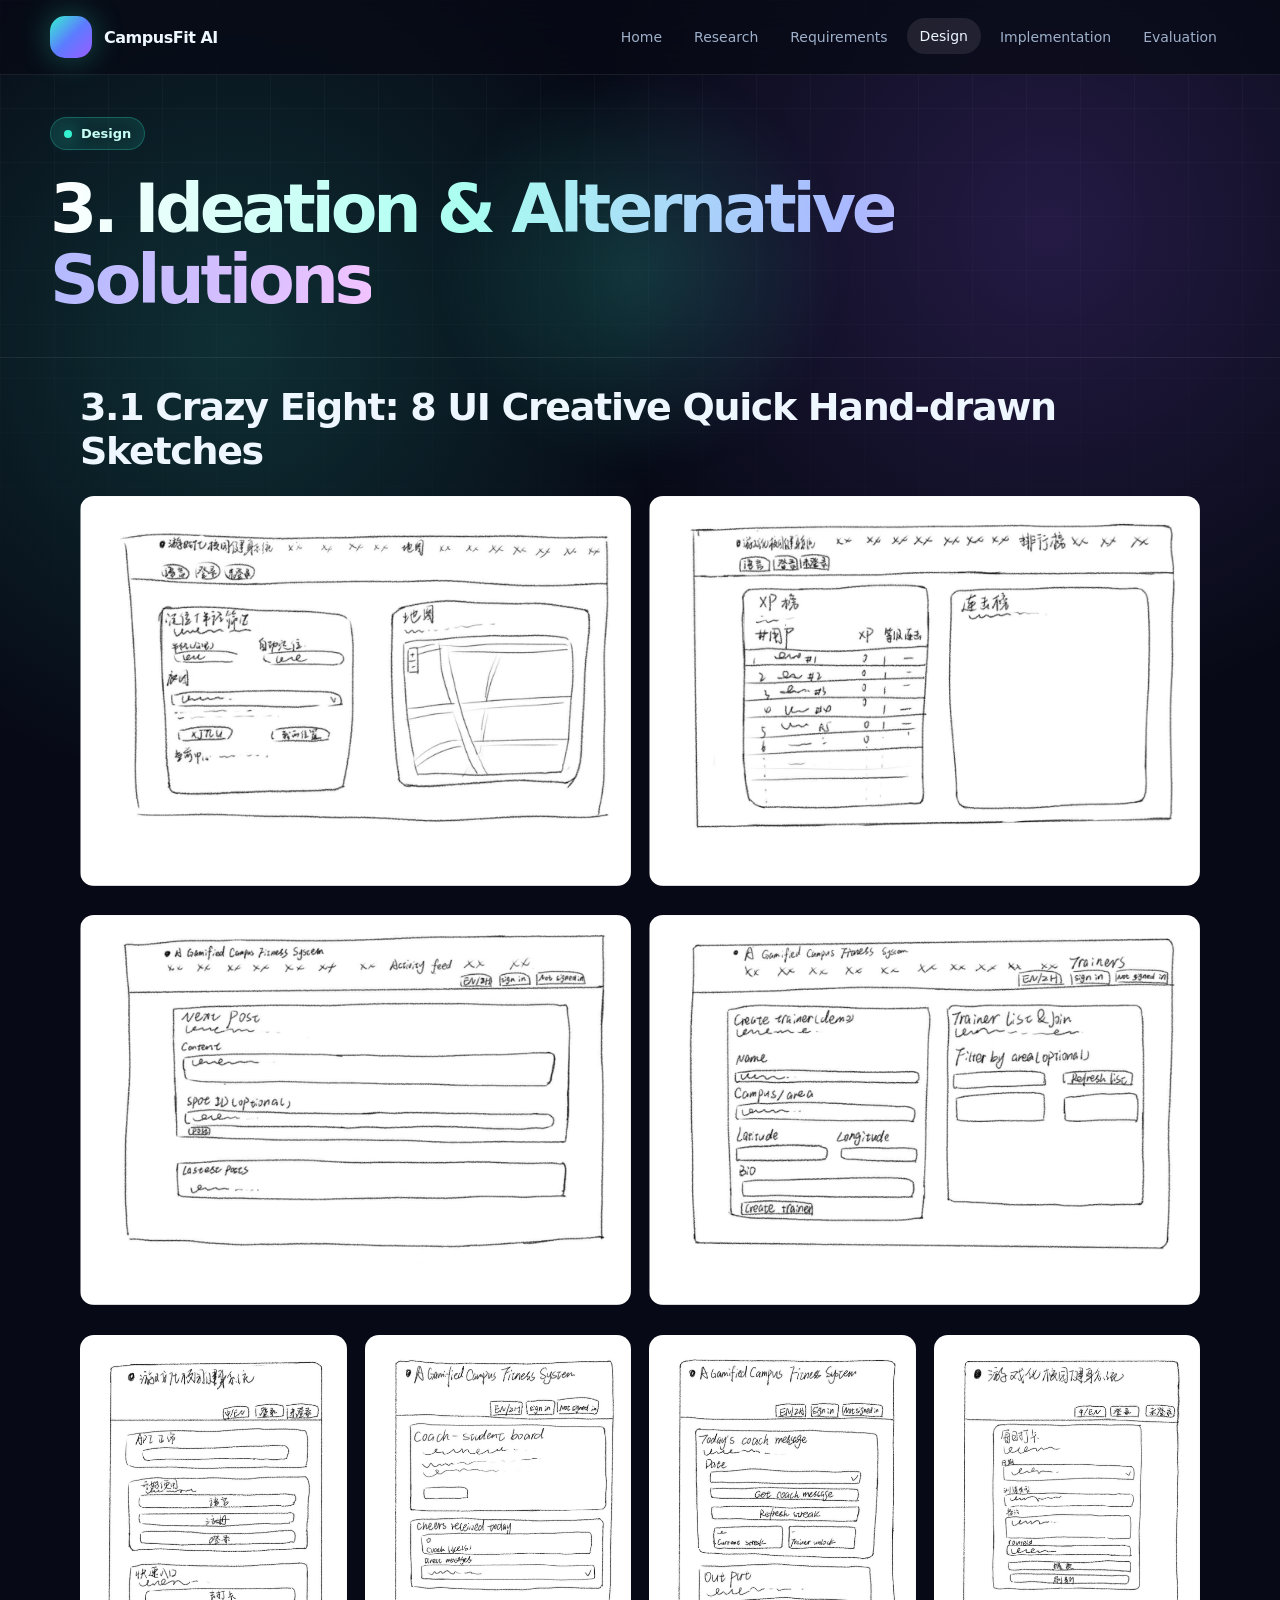
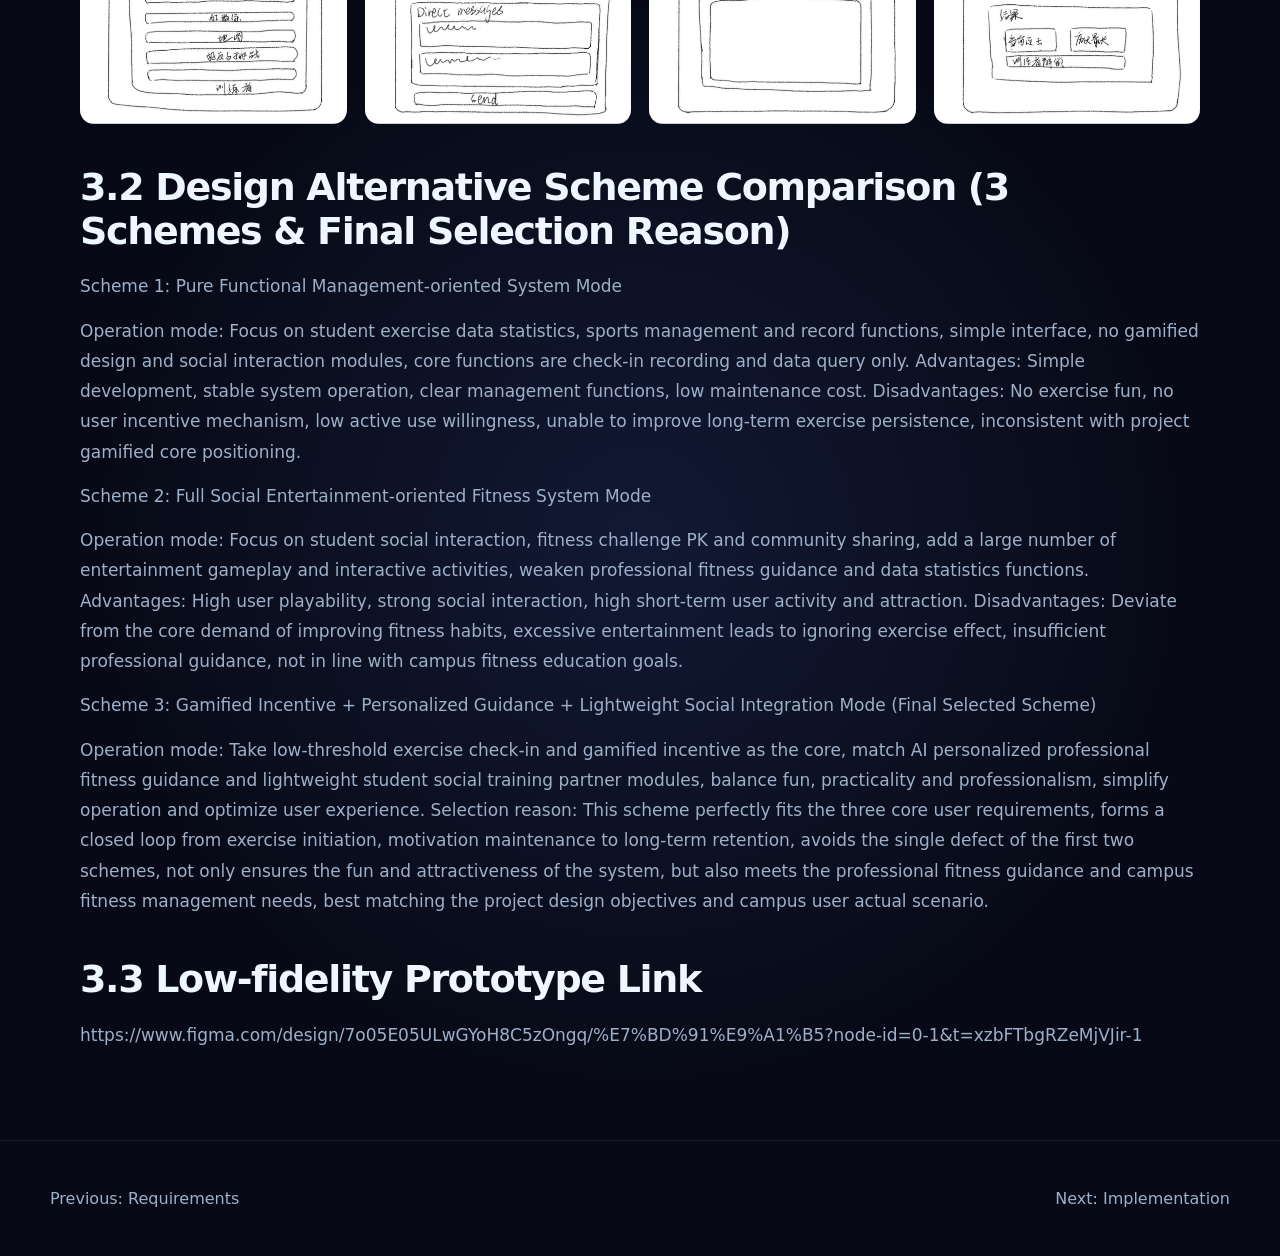
==== commit 2bd9992f: "Sync site content with DOCX and refine layout - Rewrite content of 6 pages (index/research/requireme" ====
--- a/design.html
+++ b/design.html
@@ -3,7 +3,7 @@
 <head>
   <meta charset="UTF-8">
   <meta name="viewport" content="width=device-width, initial-scale=1.0">
-  <title>Design | CampusFit AI</title>
+  <title>3. Ideation &amp; Alternative Solutions | CampusFit AI</title>
   <link rel="stylesheet" href="assets/css/style.css">
 </head>
 <body>
@@ -11,7 +11,7 @@
   <nav class="site-nav">
     <div class="nav-inner">
       <a class="brand" href="index.html"><span class="brand-mark"></span><span>CampusFit AI</span></a>
-      <button class="nav-toggle" aria-label="Toggle navigation">≡</button>
+      <button class="nav-toggle" aria-label="Toggle navigation">?</button>
       <div class="nav-links">
         <a href="index.html">Home</a>
         <a href="research.html">Research</a>
@@ -25,82 +25,44 @@
 
   <header class="page-hero">
     <div class="container reveal">
-      <span class="eyebrow">03 Ideation & Alternative Solutions</span>
-      <h1 class="page-title"><span class="gradient-text">From creative sketches to final product direction</span></h1>
-      <p class="lead">The design stage compares alternative directions and selects a balanced solution that combines gamified incentive, personalized guidance and lightweight social integration.</p>
+      <span class="eyebrow">Design</span>
+      <h1 class="page-title"><span class="gradient-text">3. Ideation &amp; Alternative Solutions</span></h1>
     </div>
   </header>
 
   <main>
     <section class="section">
-      <div class="container split-layout">
-        <div class="section-heading reveal sticky-panel">
-          <h2>3.1 Crazy Eight: 8 UI Creative Quick Hand-drawn Sketches</h2>
-          <p>Quick hand-drawn UI sketches helped explore multiple interface directions before committing to a final product structure.</p>
-          <div class="badge-row">
-            <span class="badge">Fast ideation</span>
-            <span class="badge">Layout exploration</span>
-            <span class="badge">Feature placement</span>
-          </div>
+      <div class="container doc-content reveal">
+        <h3 class="doc-heading">3.1 Crazy Eight: 8 UI Creative Quick Hand-drawn Sketches</h3>
+        <div class="doc-image-row crazy8-rotated">
+          <div class="doc-image"><img src="assets/images/image13.png" alt="image13.png" data-lightbox></div>
+          <div class="doc-image"><img src="assets/images/image14.png" alt="image14.png" data-lightbox></div>
         </div>
-        <div class="image-feature reveal"><img src="assets/images/image12.png" alt="Crazy Eight sketches" data-lightbox></div>
-      </div>
-    </section>
-
-    <section class="section">
-      <div class="container">
-        <div class="section-heading reveal">
-          <h2>3.2 Design Alternative Scheme Comparison</h2>
-          <p>Three design schemes were compared to identify the best fit for campus fitness behavior, usability and project positioning.</p>
+        <div class="doc-image-row crazy8-rotated">
+          <div class="doc-image"><img src="assets/images/image15.png" alt="image15.png" data-lightbox></div>
+          <div class="doc-image"><img src="assets/images/image16.png" alt="image16.png" data-lightbox></div>
         </div>
-        <div class="scheme-grid">
-          <article class="scheme-card reveal">
-            <span class="card-kicker">Scheme 01</span>
-            <h3>Pure functional management mode</h3>
-            <p>This mode focuses on exercise statistics, sports management and record functions. It is simple and stable, but lacks fun, incentive mechanisms and long-term user attraction.</p>
-          </article>
-          <article class="scheme-card reveal">
-            <span class="card-kicker">Scheme 02</span>
-            <h3>Full social entertainment mode</h3>
-            <p>This mode emphasizes social interaction, challenge PK and community sharing. It can attract users short term, but may weaken professional guidance and fitness outcomes.</p>
-          </article>
-          <article class="scheme-card reveal">
-            <span class="card-kicker">Final scheme</span>
-            <h3>Gamified incentive plus AI guidance</h3>
-            <p>The final solution combines low-threshold check-ins, gamified incentive, AI professional guidance and lightweight social modules.</p>
-          </article>
-          <article class="scheme-card reveal">
-            <span class="card-kicker">Selection reason</span>
-            <h3>Balanced motivation loop</h3>
-            <p>It forms a closed loop from exercise initiation to motivation maintenance and long-term retention while balancing fun, practicality and professionalism.</p>
-          </article>
+        <div class="doc-image-row crazy8-portrait">
+          <div class="doc-image"><img src="assets/images/image17.png" alt="image17.png" data-lightbox></div>
+          <div class="doc-image"><img src="assets/images/image18.png" alt="image18.png" data-lightbox></div>
+          <div class="doc-image"><img src="assets/images/image19.png" alt="image19.png" data-lightbox></div>
+          <div class="doc-image"><img src="assets/images/image20.png" alt="image20.png" data-lightbox></div>
         </div>
-      </div>
-    </section>
-
-    <section class="section">
-      <div class="container">
-        <div class="section-heading reveal">
-          <h2>3.3 Low-fidelity Prototype Link</h2>
-          <p>Figma clickable low-fidelity prototype official link: reserved link position for one-click preview of the core operation flow and page interaction logic.</p>
-          <p>The low-fidelity prototype was created to quickly explore layout structures and core feature placement before moving into high-fidelity design.</p>
-          <div class="badge-row">
-            <span class="badge">Low-fidelity flow preview</span>
-            <span class="badge">Core interaction logic</span>
-          </div>
-        </div>
-        <div class="gallery-grid landscape-prototype-grid">
-          <div class="gallery-card reveal"><img src="assets/images/image13.png" alt="Prototype screen" data-lightbox data-lightbox-rotate="270"></div>
-          <div class="gallery-card reveal"><img src="assets/images/image14.png" alt="Prototype screen" data-lightbox data-lightbox-rotate="270"></div>
-          <div class="gallery-card reveal"><img src="assets/images/image15.png" alt="Prototype screen" data-lightbox data-lightbox-rotate="270"></div>
-          <div class="gallery-card reveal"><img src="assets/images/image16.png" alt="Prototype screen" data-lightbox data-lightbox-rotate="270"></div>
-        </div>
+        <h3 class="doc-heading">3.2 Design Alternative Scheme Comparison (3 Schemes &amp; Final Selection Reason)</h3>
+        <p>Scheme 1: Pure Functional Management-oriented System Mode</p>
+        <p>Operation mode: Focus on student exercise data statistics, sports management and record functions, simple interface, no gamified design and social interaction modules, core functions are check-in recording and data query only. Advantages: Simple development, stable system operation, clear management functions, low maintenance cost. Disadvantages: No exercise fun, no user incentive mechanism, low active use willingness, unable to improve long-term exercise persistence, inconsistent with project gamified core positioning.</p>
+        <p>Scheme 2: Full Social Entertainment-oriented Fitness System Mode</p>
+        <p>Operation mode: Focus on student social interaction, fitness challenge PK and community sharing, add a large number of entertainment gameplay and interactive activities, weaken professional fitness guidance and data statistics functions. Advantages: High user playability, strong social interaction, high short-term user activity and attraction. Disadvantages: Deviate from the core demand of improving fitness habits, excessive entertainment leads to ignoring exercise effect, insufficient professional guidance, not in line with campus fitness education goals.</p>
+        <p>Scheme 3: Gamified Incentive + Personalized Guidance + Lightweight Social Integration Mode (Final Selected Scheme)</p>
+        <p>Operation mode: Take low-threshold exercise check-in and gamified incentive as the core, match AI personalized professional fitness guidance and lightweight student social training partner modules, balance fun, practicality and professionalism, simplify operation and optimize user experience. Selection reason: This scheme perfectly fits the three core user requirements, forms a closed loop from exercise initiation, motivation maintenance to long-term retention, avoids the single defect of the first two schemes, not only ensures the fun and attractiveness of the system, but also meets the professional fitness guidance and campus fitness management needs, best matching the project design objectives and campus user actual scenario.</p>
+        <h3 class="doc-heading">3.3 Low-fidelity Prototype Link</h3>
+        <p><a href="https://www.figma.com/design/7o05E05ULwGYoH8C5zOngq/%E7%BD%91%E9%A1%B5?node-id=0-1&amp;t=xzbFTbgRZeMjVJir-1" target="_blank" rel="noopener">https://www.figma.com/design/7o05E05ULwGYoH8C5zOngq/%E7%BD%91%E9%A1%B5?node-id=0-1&amp;t=xzbFTbgRZeMjVJir-1</a></p>
       </div>
     </section>
   </main>
 
   <footer class="footer"><div class="container footer-inner"><a href="requirements.html">Previous: Requirements</a><a href="implementation.html">Next: Implementation</a></div></footer>
-  <div class="lightbox"><button aria-label="Close preview">×</button><img alt="Preview"></div>
+  <div class="lightbox"><button aria-label="Close preview">?</button><img alt="Preview"></div>
   <script src="assets/js/main.js"></script>
 </body>
 </html>
--- a/assets/css/style.css
+++ b/assets/css/style.css
@@ -361,6 +361,121 @@
   line-height: 1.75;
 }
 
+.doc-content {
+  max-width: 1120px;
+}
+
+.doc-major-heading {
+  margin: 0 0 28px;
+  font-size: clamp(34px, 5vw, 58px);
+  line-height: 1.05;
+  letter-spacing: -0.055em;
+}
+
+.doc-heading {
+  margin: 42px 0 18px;
+  font-size: clamp(24px, 3.2vw, 38px);
+  line-height: 1.15;
+  letter-spacing: -0.035em;
+}
+
+.doc-content p {
+  margin: 14px 0;
+  color: var(--muted);
+  font-size: 17px;
+  line-height: 1.78;
+}
+
+.doc-image-row {
+  display: flex;
+  flex-wrap: wrap;
+  align-items: flex-start;
+  gap: 18px;
+  margin: 22px 0 30px;
+}
+
+.doc-image {
+  max-width: 100%;
+}
+
+.doc-image img {
+  display: block;
+  width: auto;
+  height: auto;
+  max-width: 100%;
+  border-radius: 14px;
+}
+
+.research-gap-images,
+.survey-result-images {
+  flex-wrap: nowrap;
+}
+
+.research-gap-images .doc-image,
+.survey-result-images .doc-image {
+  flex: 1 1 0;
+  min-width: 0;
+}
+
+.research-gap-images .doc-image,
+.survey-result-images .doc-image {
+  aspect-ratio: 3 / 2;
+  display: flex;
+  align-items: center;
+  justify-content: center;
+  background: rgba(255, 255, 255, 0.03);
+  border-radius: 14px;
+  overflow: hidden;
+}
+
+.research-gap-images .doc-image img,
+.survey-result-images .doc-image img {
+  width: 100%;
+  height: 100%;
+  max-width: 100% !important;
+  object-fit: fill;
+  border-radius: 0;
+}
+
+.crazy8-rotated,
+.crazy8-portrait {
+  flex-wrap: nowrap;
+}
+
+.crazy8-rotated .doc-image {
+  flex: 1 1 0;
+  min-width: 0;
+  position: relative;
+  aspect-ratio: 1.414;
+  overflow: hidden;
+  background: rgba(255, 255, 255, 0.03);
+  border-radius: 14px;
+  container-type: size;
+}
+
+.crazy8-rotated .doc-image img {
+  position: absolute;
+  top: 50%;
+  left: 50%;
+  height: 100cqw;
+  width: 100cqh;
+  max-width: none !important;
+  border-radius: 0;
+  transform: translate(-50%, -50%) rotate(-90deg);
+}
+
+.crazy8-portrait .doc-image {
+  flex: 1 1 0;
+  min-width: 0;
+}
+
+.crazy8-portrait .doc-image img {
+  width: 100%;
+  height: auto;
+  max-width: 100% !important;
+  display: block;
+}
+
 .grid-3,
 .grid-2,
 .preview-grid,
@@ -558,32 +673,33 @@
   filter: saturate(1.15) contrast(1.05);
 }
 
-.landscape-prototype-grid .gallery-card {
-  aspect-ratio: 16 / 10;
-  border: 0;
-  background: transparent;
-  box-shadow: none;
-  border-radius: 0;
-}
-
-.landscape-prototype-grid .gallery-card img {
-  width: 100%;
-  height: 100%;
-  min-height: 0;
-  object-fit: contain;
-  transform: rotate(270deg) scale(1.34);
-}
-
-.landscape-prototype-grid .gallery-card:hover img {
-  transform: rotate(270deg) scale(1.4);
-}
-
 .page-hero {
   border-bottom: 1px solid rgba(255, 255, 255, 0.08);
 }
 
+.page-hero {
+  padding: 42px 0 22px;
+}
+
+.page-hero .page-title {
+  font-size: clamp(34px, 5.5vw, 68px);
+}
+
 .page-hero .lead {
   max-width: 860px;
+}
+
+.doc-content.reveal {
+  opacity: 1;
+  transform: none;
+}
+
+.page-hero + main .section {
+  padding-top: 28px;
+}
+
+.doc-content > .doc-heading:first-child {
+  margin-top: 0;
 }
 
 .split-layout {
@@ -610,21 +726,6 @@
   width: 100%;
   max-height: 520px;
   object-fit: cover;
-}
-
-.journey-map-feature {
-  aspect-ratio: 16 / 10;
-  border: 0;
-  background: transparent;
-  box-shadow: none;
-  border-radius: 0;
-}
-
-.journey-map-feature img {
-  height: 100%;
-  max-height: none;
-  object-fit: contain;
-  transform: rotate(90deg) scale(1.36);
 }
 
 .table-wrap {
@@ -713,18 +814,6 @@
   border: 1px solid var(--line);
   border-radius: 24px;
   box-shadow: 0 30px 100px rgba(0, 0, 0, 0.58);
-}
-
-.lightbox.rotate-90 img {
-  max-width: 88vh;
-  max-height: min(1120px, 94vw);
-  transform: rotate(90deg);
-}
-
-.lightbox.rotate-270 img {
-  max-width: 88vh;
-  max-height: min(1120px, 94vw);
-  transform: rotate(270deg);
 }
 
 .lightbox button {
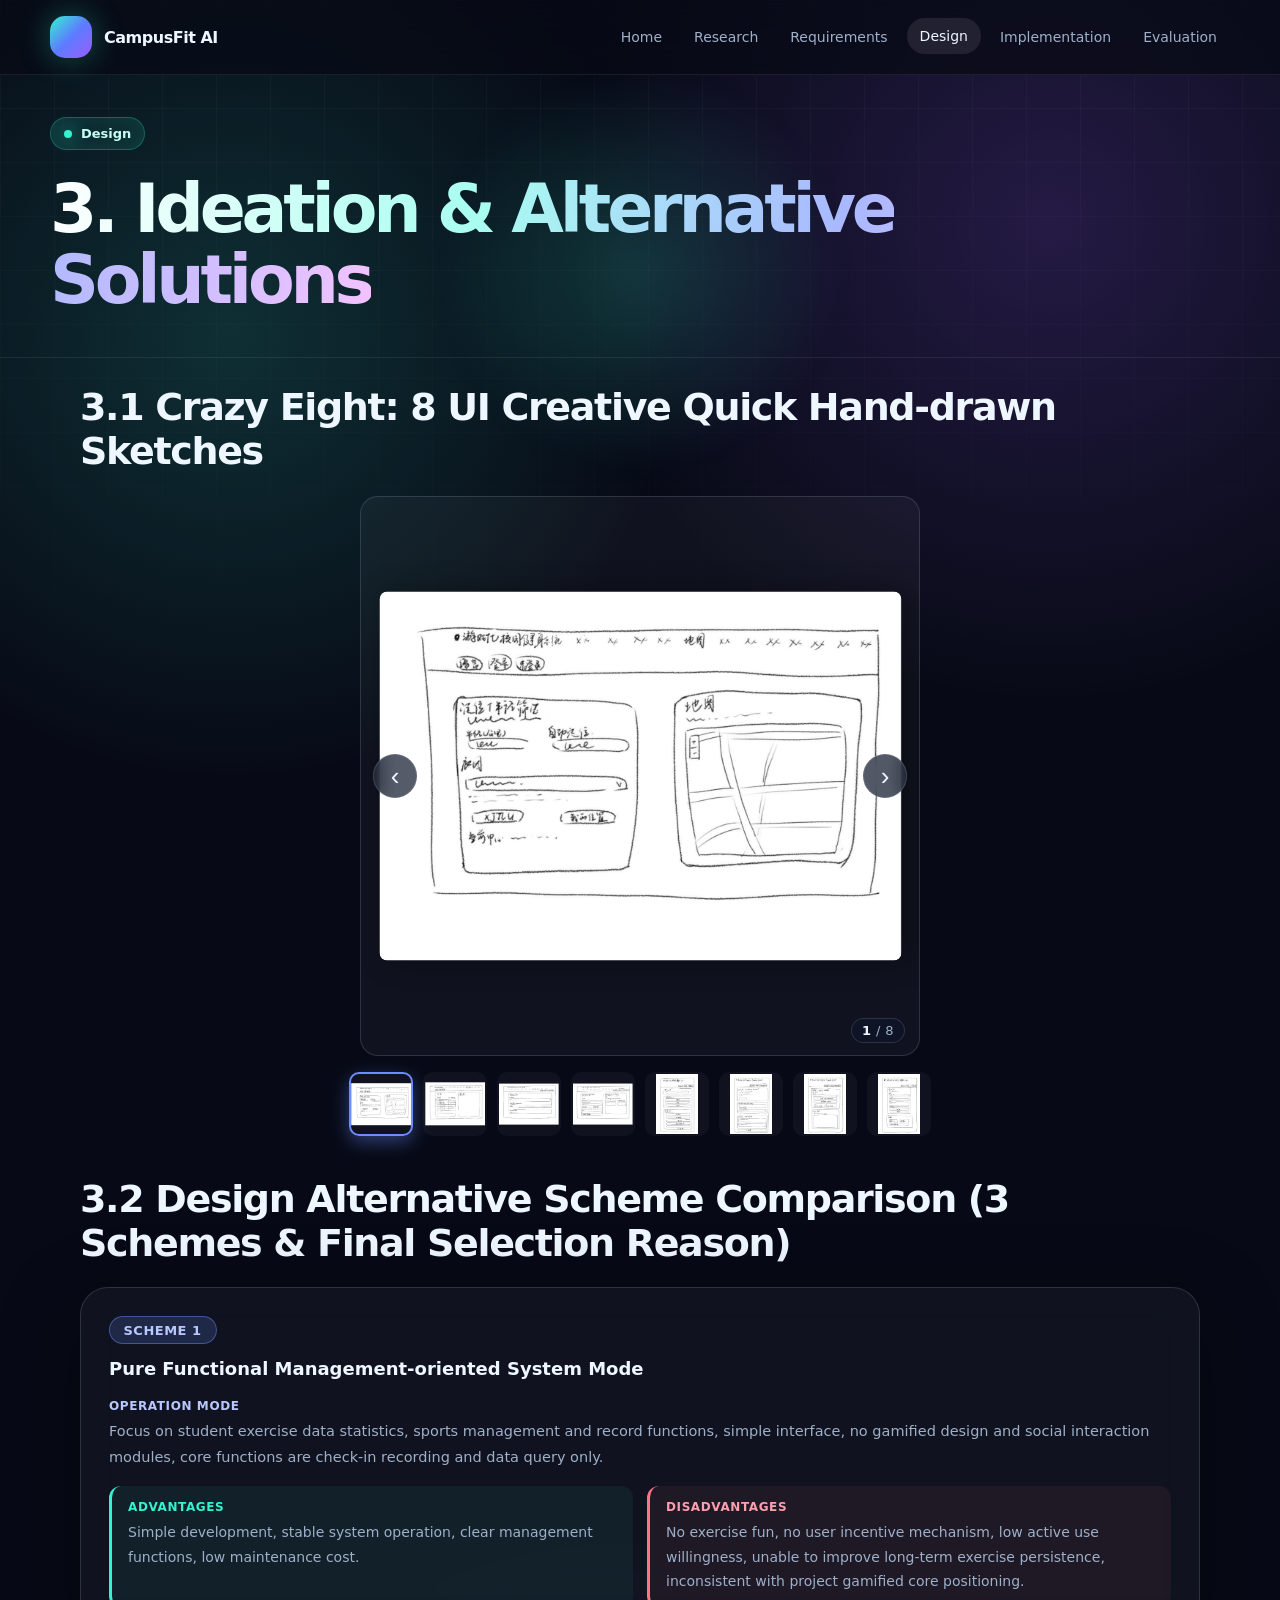
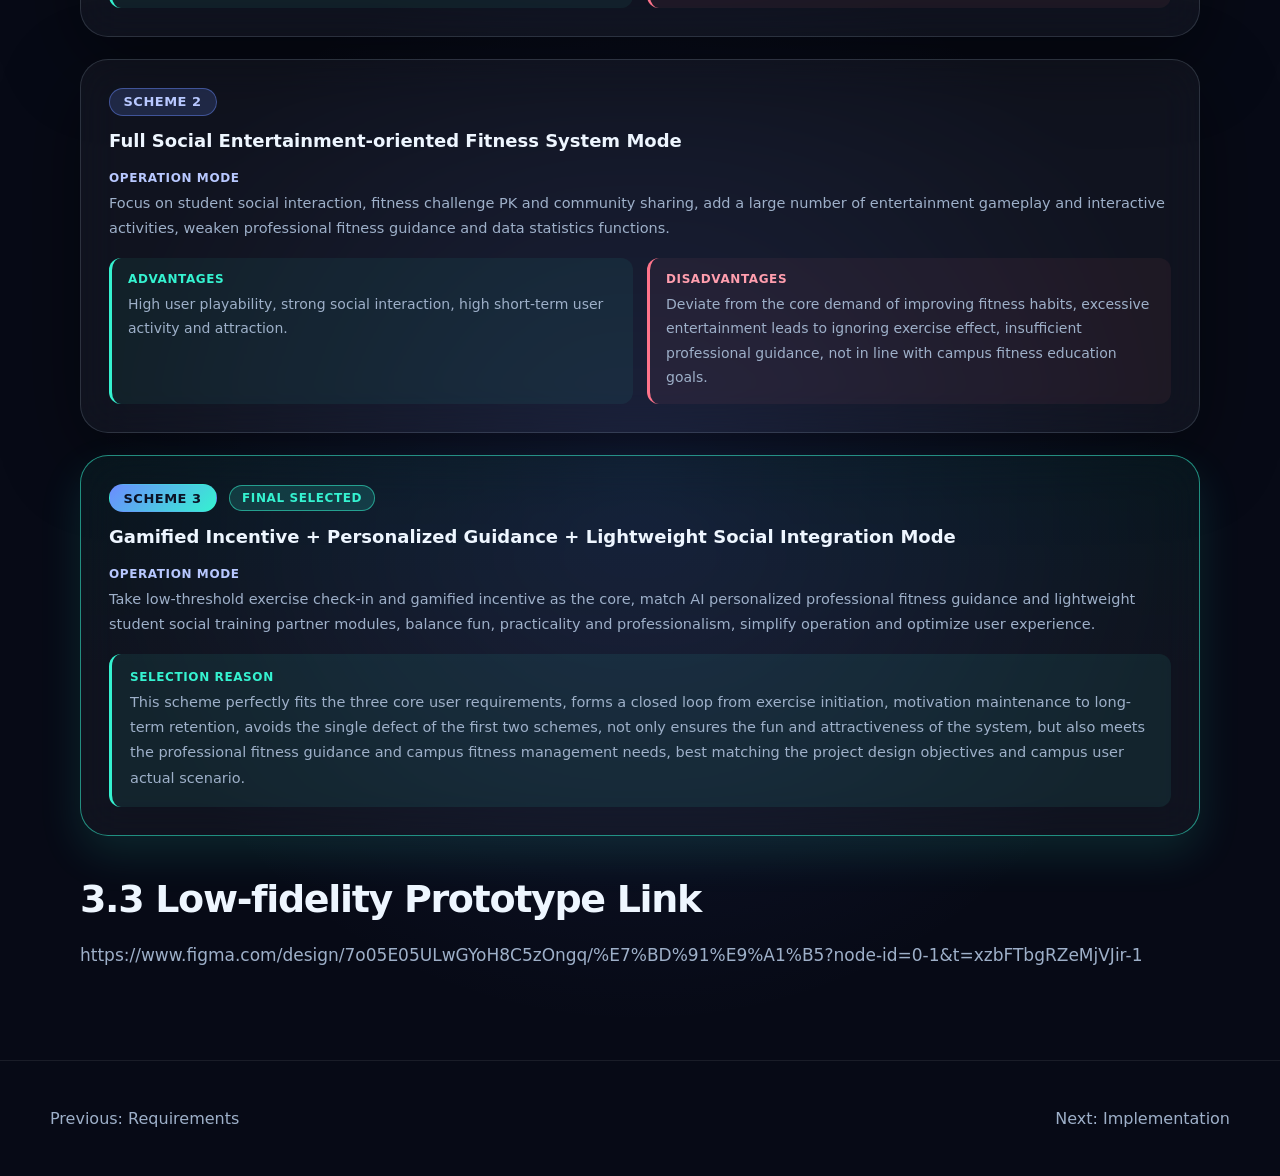
==== commit 4492b2a7: "Refactor multiple sections into card-based UI layouts - research.html: 1.3 personas as 4 cards with " ====
--- a/design.html
+++ b/design.html
@@ -34,27 +34,99 @@
     <section class="section">
       <div class="container doc-content reveal">
         <h3 class="doc-heading">3.1 Crazy Eight: 8 UI Creative Quick Hand-drawn Sketches</h3>
-        <div class="doc-image-row crazy8-rotated">
-          <div class="doc-image"><img src="assets/images/image13.png" alt="image13.png" data-lightbox></div>
-          <div class="doc-image"><img src="assets/images/image14.png" alt="image14.png" data-lightbox></div>
-        </div>
-        <div class="doc-image-row crazy8-rotated">
-          <div class="doc-image"><img src="assets/images/image15.png" alt="image15.png" data-lightbox></div>
-          <div class="doc-image"><img src="assets/images/image16.png" alt="image16.png" data-lightbox></div>
-        </div>
-        <div class="doc-image-row crazy8-portrait">
-          <div class="doc-image"><img src="assets/images/image17.png" alt="image17.png" data-lightbox></div>
-          <div class="doc-image"><img src="assets/images/image18.png" alt="image18.png" data-lightbox></div>
-          <div class="doc-image"><img src="assets/images/image19.png" alt="image19.png" data-lightbox></div>
-          <div class="doc-image"><img src="assets/images/image20.png" alt="image20.png" data-lightbox></div>
+        <div class="crazy8-carousel" data-carousel tabindex="0" aria-label="Crazy Eight sketches carousel">
+          <div class="crazy8-stage">
+            <button class="crazy8-arrow crazy8-arrow-prev" type="button" aria-label="Previous sketch">‹</button>
+            <div class="crazy8-slides">
+              <div class="crazy8-slide is-rotated-ccw is-active" data-slide><img src="assets/images/image13.png" alt="image13.png" data-lightbox data-lightbox-rotate="ccw"></div>
+              <div class="crazy8-slide is-rotated-ccw" data-slide><img src="assets/images/image14.png" alt="image14.png" data-lightbox data-lightbox-rotate="ccw"></div>
+              <div class="crazy8-slide is-rotated-ccw" data-slide><img src="assets/images/image15.png" alt="image15.png" data-lightbox data-lightbox-rotate="ccw"></div>
+              <div class="crazy8-slide is-rotated-ccw" data-slide><img src="assets/images/image16.png" alt="image16.png" data-lightbox data-lightbox-rotate="ccw"></div>
+              <div class="crazy8-slide" data-slide><img src="assets/images/image17.png" alt="image17.png" data-lightbox></div>
+              <div class="crazy8-slide" data-slide><img src="assets/images/image18.png" alt="image18.png" data-lightbox></div>
+              <div class="crazy8-slide" data-slide><img src="assets/images/image19.png" alt="image19.png" data-lightbox></div>
+              <div class="crazy8-slide" data-slide><img src="assets/images/image20.png" alt="image20.png" data-lightbox></div>
+            </div>
+            <button class="crazy8-arrow crazy8-arrow-next" type="button" aria-label="Next sketch">›</button>
+            <div class="crazy8-counter"><span class="crazy8-counter-current">1</span> / 8</div>
+          </div>
+          <div class="crazy8-thumbs">
+            <button class="crazy8-thumb is-rotated-ccw is-active" type="button" data-target="0" aria-label="Sketch 1"><img src="assets/images/image13.png" alt=""></button>
+            <button class="crazy8-thumb is-rotated-ccw" type="button" data-target="1" aria-label="Sketch 2"><img src="assets/images/image14.png" alt=""></button>
+            <button class="crazy8-thumb is-rotated-ccw" type="button" data-target="2" aria-label="Sketch 3"><img src="assets/images/image15.png" alt=""></button>
+            <button class="crazy8-thumb is-rotated-ccw" type="button" data-target="3" aria-label="Sketch 4"><img src="assets/images/image16.png" alt=""></button>
+            <button class="crazy8-thumb" type="button" data-target="4" aria-label="Sketch 5"><img src="assets/images/image17.png" alt=""></button>
+            <button class="crazy8-thumb" type="button" data-target="5" aria-label="Sketch 6"><img src="assets/images/image18.png" alt=""></button>
+            <button class="crazy8-thumb" type="button" data-target="6" aria-label="Sketch 7"><img src="assets/images/image19.png" alt=""></button>
+            <button class="crazy8-thumb" type="button" data-target="7" aria-label="Sketch 8"><img src="assets/images/image20.png" alt=""></button>
+          </div>
         </div>
         <h3 class="doc-heading">3.2 Design Alternative Scheme Comparison (3 Schemes &amp; Final Selection Reason)</h3>
-        <p>Scheme 1: Pure Functional Management-oriented System Mode</p>
-        <p>Operation mode: Focus on student exercise data statistics, sports management and record functions, simple interface, no gamified design and social interaction modules, core functions are check-in recording and data query only. Advantages: Simple development, stable system operation, clear management functions, low maintenance cost. Disadvantages: No exercise fun, no user incentive mechanism, low active use willingness, unable to improve long-term exercise persistence, inconsistent with project gamified core positioning.</p>
-        <p>Scheme 2: Full Social Entertainment-oriented Fitness System Mode</p>
-        <p>Operation mode: Focus on student social interaction, fitness challenge PK and community sharing, add a large number of entertainment gameplay and interactive activities, weaken professional fitness guidance and data statistics functions. Advantages: High user playability, strong social interaction, high short-term user activity and attraction. Disadvantages: Deviate from the core demand of improving fitness habits, excessive entertainment leads to ignoring exercise effect, insufficient professional guidance, not in line with campus fitness education goals.</p>
-        <p>Scheme 3: Gamified Incentive + Personalized Guidance + Lightweight Social Integration Mode (Final Selected Scheme)</p>
-        <p>Operation mode: Take low-threshold exercise check-in and gamified incentive as the core, match AI personalized professional fitness guidance and lightweight student social training partner modules, balance fun, practicality and professionalism, simplify operation and optimize user experience. Selection reason: This scheme perfectly fits the three core user requirements, forms a closed loop from exercise initiation, motivation maintenance to long-term retention, avoids the single defect of the first two schemes, not only ensures the fun and attractiveness of the system, but also meets the professional fitness guidance and campus fitness management needs, best matching the project design objectives and campus user actual scenario.</p>
+        <div class="scheme-list">
+          <article class="scheme-card">
+            <header class="scheme-card-head">
+              <span class="scheme-card-badge">Scheme 1</span>
+              <h4 class="scheme-card-title">Pure Functional Management-oriented System Mode</h4>
+            </header>
+            <div class="scheme-card-body">
+              <div class="scheme-section">
+                <h5 class="scheme-section-label">Operation Mode</h5>
+                <p>Focus on student exercise data statistics, sports management and record functions, simple interface, no gamified design and social interaction modules, core functions are check-in recording and data query only.</p>
+              </div>
+              <div class="scheme-pros-cons">
+                <div class="scheme-pros">
+                  <h5 class="scheme-section-label">Advantages</h5>
+                  <p>Simple development, stable system operation, clear management functions, low maintenance cost.</p>
+                </div>
+                <div class="scheme-cons">
+                  <h5 class="scheme-section-label">Disadvantages</h5>
+                  <p>No exercise fun, no user incentive mechanism, low active use willingness, unable to improve long-term exercise persistence, inconsistent with project gamified core positioning.</p>
+                </div>
+              </div>
+            </div>
+          </article>
+
+          <article class="scheme-card">
+            <header class="scheme-card-head">
+              <span class="scheme-card-badge">Scheme 2</span>
+              <h4 class="scheme-card-title">Full Social Entertainment-oriented Fitness System Mode</h4>
+            </header>
+            <div class="scheme-card-body">
+              <div class="scheme-section">
+                <h5 class="scheme-section-label">Operation Mode</h5>
+                <p>Focus on student social interaction, fitness challenge PK and community sharing, add a large number of entertainment gameplay and interactive activities, weaken professional fitness guidance and data statistics functions.</p>
+              </div>
+              <div class="scheme-pros-cons">
+                <div class="scheme-pros">
+                  <h5 class="scheme-section-label">Advantages</h5>
+                  <p>High user playability, strong social interaction, high short-term user activity and attraction.</p>
+                </div>
+                <div class="scheme-cons">
+                  <h5 class="scheme-section-label">Disadvantages</h5>
+                  <p>Deviate from the core demand of improving fitness habits, excessive entertainment leads to ignoring exercise effect, insufficient professional guidance, not in line with campus fitness education goals.</p>
+                </div>
+              </div>
+            </div>
+          </article>
+
+          <article class="scheme-card scheme-card-final">
+            <header class="scheme-card-head">
+              <span class="scheme-card-badge">Scheme 3</span>
+              <span class="scheme-card-tag">Final Selected</span>
+              <h4 class="scheme-card-title">Gamified Incentive + Personalized Guidance + Lightweight Social Integration Mode</h4>
+            </header>
+            <div class="scheme-card-body">
+              <div class="scheme-section">
+                <h5 class="scheme-section-label">Operation Mode</h5>
+                <p>Take low-threshold exercise check-in and gamified incentive as the core, match AI personalized professional fitness guidance and lightweight student social training partner modules, balance fun, practicality and professionalism, simplify operation and optimize user experience.</p>
+              </div>
+              <div class="scheme-section scheme-section-reason">
+                <h5 class="scheme-section-label">Selection Reason</h5>
+                <p>This scheme perfectly fits the three core user requirements, forms a closed loop from exercise initiation, motivation maintenance to long-term retention, avoids the single defect of the first two schemes, not only ensures the fun and attractiveness of the system, but also meets the professional fitness guidance and campus fitness management needs, best matching the project design objectives and campus user actual scenario.</p>
+              </div>
+            </div>
+          </article>
+        </div>
         <h3 class="doc-heading">3.3 Low-fidelity Prototype Link</h3>
         <p><a href="https://www.figma.com/design/7o05E05ULwGYoH8C5zOngq/%E7%BD%91%E9%A1%B5?node-id=0-1&amp;t=xzbFTbgRZeMjVJir-1" target="_blank" rel="noopener">https://www.figma.com/design/7o05E05ULwGYoH8C5zOngq/%E7%BD%91%E9%A1%B5?node-id=0-1&amp;t=xzbFTbgRZeMjVJir-1</a></p>
       </div>
--- a/assets/css/style.css
+++ b/assets/css/style.css
@@ -437,23 +437,232 @@
   border-radius: 0;
 }
 
-.crazy8-rotated,
-.crazy8-portrait {
-  flex-wrap: nowrap;
-}
-
-.crazy8-rotated .doc-image {
-  flex: 1 1 0;
-  min-width: 0;
+.crazy8-carousel {
+  margin: 22px 0 30px;
+  outline: none;
+}
+
+.crazy8-stage {
   position: relative;
-  aspect-ratio: 1.414;
+  width: 100%;
+  max-width: 560px;
+  aspect-ratio: 1 / 1;
+  margin: 0 auto;
+  background: rgba(255, 255, 255, 0.04);
+  border: 1px solid var(--line);
+  border-radius: 18px;
   overflow: hidden;
+  perspective: 1500px;
+}
+
+.crazy8-slides {
+  position: absolute;
+  inset: 0;
+  transform-style: preserve-3d;
+}
+
+.crazy8-slide {
+  position: absolute;
+  inset: 0;
+  display: flex;
+  align-items: center;
+  justify-content: center;
+  padding: 18px;
+  opacity: 0;
+  pointer-events: none;
+  backface-visibility: hidden;
+  -webkit-backface-visibility: hidden;
+}
+
+.crazy8-slide.is-active {
+  opacity: 1;
+  pointer-events: auto;
+}
+
+.crazy8-slide.is-leaving-fwd {
+  animation: crazy8-flip-out-fwd 0.55s cubic-bezier(0.55, 0.06, 0.68, 0.19) both;
+  transform-origin: left center;
+  z-index: 2;
+}
+
+.crazy8-slide.is-entering-fwd {
+  animation: crazy8-flip-in-fwd 0.55s cubic-bezier(0.32, 0.94, 0.45, 1) 0.18s both;
+  transform-origin: right center;
+  z-index: 1;
+}
+
+.crazy8-slide.is-leaving-back {
+  animation: crazy8-flip-out-back 0.55s cubic-bezier(0.55, 0.06, 0.68, 0.19) both;
+  transform-origin: right center;
+  z-index: 2;
+}
+
+.crazy8-slide.is-entering-back {
+  animation: crazy8-flip-in-back 0.55s cubic-bezier(0.32, 0.94, 0.45, 1) 0.18s both;
+  transform-origin: left center;
+  z-index: 1;
+}
+
+@keyframes crazy8-flip-out-fwd {
+  0%   { transform: rotateY(0deg);     opacity: 1; }
+  100% { transform: rotateY(-105deg);  opacity: 0; }
+}
+
+@keyframes crazy8-flip-in-fwd {
+  0%   { transform: rotateY(105deg);   opacity: 0; }
+  100% { transform: rotateY(0deg);     opacity: 1; }
+}
+
+@keyframes crazy8-flip-out-back {
+  0%   { transform: rotateY(0deg);     opacity: 1; }
+  100% { transform: rotateY(105deg);   opacity: 0; }
+}
+
+@keyframes crazy8-flip-in-back {
+  0%   { transform: rotateY(-105deg);  opacity: 0; }
+  100% { transform: rotateY(0deg);     opacity: 1; }
+}
+
+.crazy8-slide img {
+  max-width: 100%;
+  max-height: 100%;
+  display: block;
+  cursor: zoom-in;
+  border-radius: 8px;
+  box-shadow: 0 8px 28px rgba(0, 0, 0, 0.35);
+}
+
+.crazy8-slide.is-rotated-ccw img {
+  transform: rotate(-90deg);
+  border-radius: 8px;
+}
+
+.crazy8-arrow {
+  position: absolute;
+  top: 50%;
+  transform: translateY(-50%);
+  width: 44px;
+  height: 44px;
+  border: 1px solid var(--line);
+  border-radius: 50%;
+  background: rgba(15, 22, 42, 0.7);
+  color: var(--text);
+  font-size: 26px;
+  line-height: 1;
+  cursor: pointer;
+  z-index: 5;
+  display: flex;
+  align-items: center;
+  justify-content: center;
+  transition: background 0.2s ease, transform 0.2s ease;
+  backdrop-filter: blur(8px);
+}
+
+.crazy8-arrow:hover {
+  background: rgba(108, 140, 255, 0.35);
+}
+
+.crazy8-arrow:active {
+  transform: translateY(-50%) scale(0.92);
+}
+
+.crazy8-arrow-prev {
+  left: 12px;
+}
+
+.crazy8-arrow-next {
+  right: 12px;
+}
+
+.crazy8-counter {
+  position: absolute;
+  right: 14px;
+  bottom: 12px;
+  padding: 4px 10px;
+  border-radius: 999px;
+  background: rgba(15, 22, 42, 0.7);
+  border: 1px solid var(--line);
+  color: var(--muted);
+  font-size: 13px;
+  letter-spacing: 0.4px;
+  z-index: 5;
+  backdrop-filter: blur(8px);
+}
+
+.crazy8-counter-current {
+  color: var(--text);
+  font-weight: 600;
+}
+
+.crazy8-thumbs {
+  display: flex;
+  flex-wrap: wrap;
+  justify-content: center;
+  gap: 10px;
+  margin-top: 16px;
+}
+
+.crazy8-thumb {
+  width: 64px;
+  height: 64px;
+  padding: 0;
+  border: 2px solid transparent;
+  border-radius: 10px;
+  background: rgba(255, 255, 255, 0.04);
+  overflow: hidden;
+  cursor: pointer;
+  display: flex;
+  align-items: center;
+  justify-content: center;
+  transition: border-color 0.2s ease, transform 0.2s ease;
+}
+
+.crazy8-thumb:hover {
+  transform: translateY(-2px);
+  border-color: rgba(108, 140, 255, 0.45);
+}
+
+.crazy8-thumb.is-active {
+  border-color: #6c8cff;
+  box-shadow: 0 6px 18px rgba(108, 140, 255, 0.4);
+}
+
+.crazy8-thumb img {
+  max-width: 100%;
+  max-height: 100%;
+  display: block;
+  pointer-events: none;
+}
+
+.crazy8-thumb.is-rotated-ccw img {
+  transform: rotate(-90deg);
+}
+
+@media (max-width: 540px) {
+  .crazy8-arrow {
+    width: 38px;
+    height: 38px;
+    font-size: 22px;
+  }
+  .crazy8-thumb {
+    width: 52px;
+    height: 52px;
+  }
+}
+
+.interview-rotated-cw .doc-image {
+  position: relative;
+  width: 100%;
+  max-width: 320px;
+  aspect-ratio: 5 / 6;
   background: rgba(255, 255, 255, 0.03);
   border-radius: 14px;
+  overflow: hidden;
   container-type: size;
-}
-
-.crazy8-rotated .doc-image img {
+  cursor: zoom-in;
+}
+
+.interview-rotated-cw .doc-image img {
   position: absolute;
   top: 50%;
   left: 50%;
@@ -461,19 +670,1100 @@
   width: 100cqh;
   max-width: none !important;
   border-radius: 0;
-  transform: translate(-50%, -50%) rotate(-90deg);
-}
-
-.crazy8-portrait .doc-image {
-  flex: 1 1 0;
-  min-width: 0;
-}
-
-.crazy8-portrait .doc-image img {
+  transform: translate(-50%, -50%) rotate(90deg);
+}
+
+.journey-map-block {
+  display: grid;
+  grid-template-columns: 320px 1fr;
+  gap: 32px;
+  align-items: start;
+  margin: 22px 0 30px;
+  padding: 26px;
+  border-radius: 18px;
+  background: rgba(255, 255, 255, 0.04);
+  border: 1px solid var(--line);
+}
+
+.journey-map-figure {
+  margin: 0;
+  width: 100%;
+  border-radius: 14px;
+  overflow: hidden;
+  background: rgba(255, 255, 255, 0.03);
+  cursor: zoom-in;
+}
+
+.journey-map-figure img {
   width: 100%;
   height: auto;
-  max-width: 100% !important;
   display: block;
+  border-radius: 0;
+}
+
+.journey-map-text {
+  min-width: 0;
+}
+
+.journey-map-title {
+  margin: 0 0 12px;
+  font-size: 20px;
+  font-weight: 600;
+  color: var(--text);
+}
+
+.journey-map-intro {
+  margin: 0 0 16px;
+  color: var(--muted);
+  font-size: 15.5px;
+  line-height: 1.7;
+}
+
+.journey-insight-list {
+  list-style: none;
+  padding: 0;
+  margin: 0 0 18px;
+  display: grid;
+  gap: 12px;
+}
+
+.journey-insight-list li {
+  position: relative;
+  padding: 14px 16px 14px 18px;
+  border-radius: 12px;
+  background: rgba(108, 140, 255, 0.08);
+  border-left: 3px solid #6c8cff;
+  font-size: 14.5px;
+  line-height: 1.65;
+  color: var(--text);
+}
+
+.journey-insight-list li strong {
+  display: block;
+  margin-bottom: 4px;
+  color: #b8c8ff;
+  font-weight: 600;
+  font-size: 13.5px;
+  letter-spacing: 0.3px;
+  text-transform: uppercase;
+}
+
+.journey-map-conclusion {
+  margin: 0;
+  padding: 14px 16px;
+  border-radius: 12px;
+  background: rgba(53, 242, 208, 0.07);
+  border-left: 3px solid #35f2d0;
+  font-size: 14.5px;
+  line-height: 1.7;
+  color: var(--text);
+}
+
+@media (max-width: 760px) {
+  .journey-map-block {
+    grid-template-columns: 1fr;
+    gap: 22px;
+  }
+  .journey-map-figure {
+    max-width: 360px;
+    margin: 0 auto;
+  }
+}
+
+.url-card {
+  display: flex;
+  align-items: center;
+  gap: 18px;
+  margin: 18px 0 24px;
+  padding: 18px 22px;
+  border-radius: 16px;
+  background: linear-gradient(135deg, rgba(108, 140, 255, 0.12), rgba(176, 107, 255, 0.08));
+  border: 1px solid rgba(108, 140, 255, 0.45);
+  text-decoration: none;
+  color: var(--text);
+  transition: transform 0.3s ease, border-color 0.3s ease, box-shadow 0.3s ease;
+}
+
+.url-card:hover {
+  transform: translateY(-3px);
+  border-color: rgba(108, 140, 255, 0.85);
+  box-shadow: 0 22px 50px rgba(108, 140, 255, 0.25);
+}
+
+.url-card-icon {
+  flex-shrink: 0;
+  width: 44px;
+  height: 44px;
+  border-radius: 12px;
+  background: linear-gradient(135deg, #6c8cff, #b06bff);
+  color: #fff;
+  display: flex;
+  align-items: center;
+  justify-content: center;
+  font-size: 22px;
+  font-weight: 700;
+  box-shadow: 0 10px 24px rgba(108, 140, 255, 0.4);
+}
+
+.url-card-text {
+  flex: 1 1 auto;
+  min-width: 0;
+  display: flex;
+  flex-direction: column;
+  gap: 2px;
+}
+
+.url-card-label {
+  font-size: 12px;
+  font-weight: 600;
+  letter-spacing: 0.6px;
+  text-transform: uppercase;
+  color: #b8c8ff;
+}
+
+.url-card-link {
+  font-size: 15px;
+  font-weight: 500;
+  color: var(--text);
+  word-break: break-all;
+}
+
+.url-card-cta {
+  flex-shrink: 0;
+  padding: 8px 18px;
+  border-radius: 999px;
+  background: rgba(255, 255, 255, 0.08);
+  border: 1px solid var(--line);
+  font-size: 13px;
+  font-weight: 600;
+  letter-spacing: 0.4px;
+  transition: background 0.3s ease;
+}
+
+.url-card:hover .url-card-cta {
+  background: linear-gradient(135deg, #6c8cff, #b06bff);
+  border-color: transparent;
+  color: #fff;
+}
+
+.timeline-list {
+  list-style: none;
+  padding: 0;
+  margin: 16px 0 26px;
+  position: relative;
+  display: grid;
+  gap: 14px;
+}
+
+.timeline-list::before {
+  content: "";
+  position: absolute;
+  left: 19px;
+  top: 12px;
+  bottom: 12px;
+  width: 2px;
+  background: linear-gradient(180deg, #6c8cff, rgba(108, 140, 255, 0.1));
+  z-index: 0;
+}
+
+.timeline-step {
+  position: relative;
+  display: flex;
+  align-items: flex-start;
+  gap: 18px;
+  padding: 12px 16px 12px 0;
+}
+
+.timeline-step-num {
+  flex-shrink: 0;
+  width: 40px;
+  height: 40px;
+  border-radius: 50%;
+  background: rgba(15, 22, 42, 0.95);
+  border: 2px solid #6c8cff;
+  color: #b8c8ff;
+  font-weight: 700;
+  font-size: 13px;
+  display: flex;
+  align-items: center;
+  justify-content: center;
+  letter-spacing: 0.5px;
+  z-index: 1;
+}
+
+.timeline-step p {
+  margin: 8px 0 0;
+  font-size: 14.5px;
+  line-height: 1.7;
+  color: var(--text);
+}
+
+.member-list {
+  display: grid;
+  grid-template-columns: repeat(2, 1fr);
+  gap: 22px;
+  margin: 18px 0 26px;
+}
+
+.member-card {
+  position: relative;
+  padding: 24px 26px;
+  border-radius: 18px;
+  background: rgba(255, 255, 255, 0.04);
+  border: 1px solid var(--line);
+  transition: transform 0.4s ease, box-shadow 0.4s ease, border-color 0.4s ease;
+}
+
+.member-card:hover {
+  transform: translateY(-4px);
+  box-shadow: 0 28px 60px rgba(0, 0, 0, 0.45);
+  border-color: rgba(108, 140, 255, 0.45);
+}
+
+.member-card-leader {
+  border-color: rgba(176, 107, 255, 0.55);
+  background: linear-gradient(180deg, rgba(176, 107, 255, 0.07), rgba(255, 255, 255, 0.04) 60%);
+}
+
+.member-card-leader:hover {
+  border-color: rgba(176, 107, 255, 0.85);
+  box-shadow: 0 28px 60px rgba(176, 107, 255, 0.22);
+}
+
+.member-card-head {
+  display: flex;
+  align-items: center;
+  gap: 14px;
+  margin-bottom: 18px;
+}
+
+.member-card-avatar {
+  flex-shrink: 0;
+  width: 48px;
+  height: 48px;
+  border-radius: 50%;
+  background: linear-gradient(135deg, #6c8cff, #b06bff);
+  color: #fff;
+  display: flex;
+  align-items: center;
+  justify-content: center;
+  font-weight: 700;
+  font-size: 16px;
+  letter-spacing: 0.5px;
+  box-shadow: 0 10px 24px rgba(108, 140, 255, 0.35);
+}
+
+.member-card-titlewrap {
+  min-width: 0;
+}
+
+.member-card-name {
+  margin: 0;
+  font-size: 18px;
+  font-weight: 600;
+  color: var(--text);
+}
+
+.member-card-meta {
+  margin: 4px 0 0;
+  display: flex;
+  flex-wrap: wrap;
+  gap: 8px;
+  align-items: center;
+}
+
+.member-card-id {
+  font-size: 13px;
+  color: var(--muted);
+  letter-spacing: 0.4px;
+  font-feature-settings: "tnum" 1;
+}
+
+.member-card-tag {
+  display: inline-flex;
+  align-items: center;
+  height: 22px;
+  padding: 0 10px;
+  border-radius: 999px;
+  background: rgba(176, 107, 255, 0.18);
+  border: 1px solid rgba(176, 107, 255, 0.55);
+  color: #d4b5ff;
+  font-size: 11.5px;
+  font-weight: 600;
+  letter-spacing: 0.5px;
+  text-transform: uppercase;
+}
+
+.member-card-body {
+  display: grid;
+  gap: 14px;
+}
+
+.member-card-section p {
+  margin: 0;
+  font-size: 14px;
+  line-height: 1.7;
+  color: var(--text);
+}
+
+.member-card-label {
+  margin: 0 0 6px;
+  font-size: 11.5px;
+  font-weight: 600;
+  letter-spacing: 0.6px;
+  text-transform: uppercase;
+  color: #b8c8ff;
+}
+
+@media (max-width: 920px) {
+  .member-list {
+    grid-template-columns: 1fr;
+  }
+}
+
+@media (max-width: 540px) {
+  .url-card {
+    flex-wrap: wrap;
+  }
+  .url-card-cta {
+    width: 100%;
+    text-align: center;
+  }
+}
+
+.iteration-list {
+  display: grid;
+  gap: 18px;
+  margin: 18px 0 26px;
+}
+
+.iteration-card {
+  position: relative;
+  padding: 22px 24px 22px 64px;
+  border-radius: 16px;
+  background: rgba(255, 255, 255, 0.04);
+  border: 1px solid var(--line);
+  transition: transform 0.4s ease, box-shadow 0.4s ease, border-color 0.4s ease;
+}
+
+.iteration-card:hover {
+  transform: translateY(-3px);
+  box-shadow: 0 24px 50px rgba(0, 0, 0, 0.4);
+  border-color: rgba(108, 140, 255, 0.4);
+}
+
+.iteration-card-num {
+  position: absolute;
+  left: 18px;
+  top: 24px;
+  font-size: 26px;
+  font-weight: 700;
+  letter-spacing: 1px;
+  background: linear-gradient(135deg, #6c8cff, #b06bff);
+  -webkit-background-clip: text;
+  background-clip: text;
+  color: transparent;
+  font-feature-settings: "tnum" 1;
+}
+
+.iteration-screenshot {
+  margin: 0 0 18px;
+  padding: 8px;
+  border-radius: 14px;
+  background: rgba(255, 255, 255, 0.03);
+  border: 1px solid var(--line);
+  text-align: center;
+  cursor: zoom-in;
+  transition: border-color 0.3s ease, transform 0.3s ease;
+}
+
+.iteration-screenshot:hover {
+  border-color: rgba(108, 140, 255, 0.5);
+}
+
+.iteration-screenshot img {
+  width: 100%;
+  max-width: 560px;
+  height: auto;
+  display: block;
+  margin: 0 auto;
+  border-radius: 8px;
+}
+
+.iteration-flow {
+  display: grid;
+  grid-template-columns: 1fr 1fr 1fr;
+  gap: 12px;
+  align-items: stretch;
+  position: relative;
+}
+
+.iteration-step {
+  padding: 12px 14px;
+  border-radius: 10px;
+  position: relative;
+}
+
+.iteration-step-problem {
+  background: rgba(255, 116, 139, 0.06);
+  border-left: 3px solid #ff748b;
+}
+
+.iteration-step-change {
+  background: rgba(108, 140, 255, 0.06);
+  border-left: 3px solid #6c8cff;
+}
+
+.iteration-step-result {
+  background: rgba(53, 242, 208, 0.06);
+  border-left: 3px solid #35f2d0;
+}
+
+.iteration-step-label {
+  margin: 0 0 6px;
+  font-size: 11.5px;
+  font-weight: 600;
+  letter-spacing: 0.6px;
+  text-transform: uppercase;
+}
+
+.iteration-step-problem .iteration-step-label {
+  color: #ff9eae;
+}
+
+.iteration-step-change .iteration-step-label {
+  color: #b8c8ff;
+}
+
+.iteration-step-result .iteration-step-label {
+  color: #35f2d0;
+}
+
+.iteration-step p {
+  margin: 0;
+  font-size: 13.5px;
+  line-height: 1.6;
+  color: var(--text);
+}
+
+.iteration-step-change::before,
+.iteration-step-result::before {
+  content: "";
+  position: absolute;
+  left: -10px;
+  top: 50%;
+  transform: translateY(-50%);
+  width: 0;
+  height: 0;
+  border-top: 6px solid transparent;
+  border-bottom: 6px solid transparent;
+  border-left: 7px solid rgba(148, 163, 184, 0.45);
+  z-index: 2;
+}
+
+@media (max-width: 720px) {
+  .iteration-card {
+    padding: 22px 22px 22px 22px;
+  }
+  .iteration-card-num {
+    position: static;
+    display: block;
+    margin-bottom: 10px;
+  }
+  .iteration-flow {
+    grid-template-columns: 1fr;
+    gap: 10px;
+  }
+  .iteration-step-change::before,
+  .iteration-step-result::before {
+    left: 50%;
+    top: -8px;
+    transform: translateX(-50%) rotate(90deg);
+  }
+}
+
+.feedback-list {
+  display: grid;
+  gap: 22px;
+  margin: 22px 0 26px;
+}
+
+.feedback-card {
+  position: relative;
+  padding: 24px 26px;
+  border-radius: 18px;
+  background: rgba(255, 255, 255, 0.04);
+  border: 1px solid var(--line);
+  transition: transform 0.4s ease, box-shadow 0.4s ease, border-color 0.4s ease;
+}
+
+.feedback-card:hover {
+  transform: translateY(-4px);
+  box-shadow: 0 28px 60px rgba(0, 0, 0, 0.45);
+  border-color: rgba(108, 140, 255, 0.45);
+}
+
+.feedback-card-head {
+  display: flex;
+  align-items: center;
+  gap: 14px;
+  margin-bottom: 16px;
+}
+
+.feedback-card-num {
+  display: inline-flex;
+  align-items: center;
+  justify-content: center;
+  width: 38px;
+  height: 38px;
+  border-radius: 50%;
+  background: linear-gradient(135deg, #6c8cff, #b06bff);
+  color: #fff;
+  font-weight: 700;
+  font-size: 17px;
+  flex-shrink: 0;
+  box-shadow: 0 8px 22px rgba(108, 140, 255, 0.35);
+}
+
+.feedback-card-title {
+  margin: 0;
+  font-size: 18px;
+  font-weight: 600;
+  color: var(--text);
+}
+
+.feedback-card-body {
+  display: grid;
+  grid-template-columns: 1fr 1fr;
+  gap: 14px;
+}
+
+.feedback-section {
+  padding: 14px 16px;
+  border-radius: 12px;
+}
+
+.feedback-section-positive {
+  background: rgba(108, 140, 255, 0.06);
+  border-left: 3px solid #6c8cff;
+}
+
+.feedback-section-suggestion {
+  background: rgba(53, 242, 208, 0.06);
+  border-left: 3px solid #35f2d0;
+}
+
+.feedback-section-label {
+  margin: 0 0 8px;
+  font-size: 12px;
+  font-weight: 600;
+  letter-spacing: 0.6px;
+  text-transform: uppercase;
+}
+
+.feedback-section-positive .feedback-section-label {
+  color: #b8c8ff;
+}
+
+.feedback-section-suggestion .feedback-section-label {
+  color: #35f2d0;
+}
+
+.feedback-section p {
+  margin: 0;
+  font-size: 14px;
+  line-height: 1.7;
+  color: var(--text);
+}
+
+@media (max-width: 720px) {
+  .feedback-card-body {
+    grid-template-columns: 1fr;
+  }
+}
+
+.findings-heading {
+  margin: 26px 0 8px;
+  font-size: 18px;
+  font-weight: 600;
+  color: var(--text);
+}
+
+.findings-list {
+  list-style: none;
+  padding: 0;
+  margin: 14px 0 18px;
+  display: grid;
+  gap: 10px;
+}
+
+.findings-list li {
+  position: relative;
+  padding: 12px 14px 12px 18px;
+  border-radius: 10px;
+  background: rgba(255, 159, 70, 0.07);
+  border-left: 3px solid #ff9f46;
+  font-size: 14.5px;
+  line-height: 1.65;
+  color: var(--text);
+}
+
+.persona-list {
+  display: grid;
+  grid-template-columns: repeat(2, 1fr);
+  gap: 22px;
+  margin: 18px 0 30px;
+}
+
+.persona-card {
+  position: relative;
+  padding: 24px 26px;
+  border-radius: 18px;
+  background: rgba(255, 255, 255, 0.04);
+  border: 1px solid var(--line);
+  transition: transform 0.4s ease, box-shadow 0.4s ease, border-color 0.4s ease;
+}
+
+.persona-card:hover {
+  transform: translateY(-4px);
+  box-shadow: 0 28px 60px rgba(0, 0, 0, 0.45);
+  border-color: rgba(108, 140, 255, 0.45);
+}
+
+.persona-card-head {
+  display: flex;
+  align-items: center;
+  gap: 14px;
+  margin-bottom: 14px;
+}
+
+.persona-card-num {
+  display: inline-flex;
+  align-items: center;
+  justify-content: center;
+  width: 38px;
+  height: 38px;
+  border-radius: 50%;
+  background: linear-gradient(135deg, #6c8cff, #b06bff);
+  color: #fff;
+  font-weight: 700;
+  font-size: 17px;
+  flex-shrink: 0;
+  box-shadow: 0 8px 22px rgba(108, 140, 255, 0.35);
+}
+
+.persona-card-title {
+  margin: 0;
+  font-size: 17px;
+  font-weight: 600;
+  color: var(--text);
+  line-height: 1.35;
+}
+
+.persona-card-desc {
+  margin: 0 0 16px;
+  font-size: 14.5px;
+  line-height: 1.7;
+  color: var(--muted);
+}
+
+.persona-grid {
+  display: grid;
+  grid-template-columns: 1fr 1fr;
+  gap: 14px;
+}
+
+.persona-demands,
+.persona-pains {
+  padding: 14px 16px;
+  border-radius: 12px;
+}
+
+.persona-demands {
+  background: rgba(53, 242, 208, 0.06);
+  border-left: 3px solid #35f2d0;
+}
+
+.persona-pains {
+  background: rgba(255, 116, 139, 0.06);
+  border-left: 3px solid #ff748b;
+}
+
+.persona-section-label {
+  margin: 0 0 8px;
+  font-size: 12px;
+  font-weight: 600;
+  letter-spacing: 0.6px;
+  text-transform: uppercase;
+}
+
+.persona-demands .persona-section-label {
+  color: #35f2d0;
+}
+
+.persona-pains .persona-section-label {
+  color: #ff9eae;
+}
+
+.persona-demands ul,
+.persona-pains ul {
+  list-style: none;
+  padding: 0;
+  margin: 0;
+}
+
+.persona-demands li,
+.persona-pains li {
+  position: relative;
+  padding-left: 16px;
+  margin-bottom: 6px;
+  font-size: 13.5px;
+  line-height: 1.55;
+  color: var(--text);
+}
+
+.persona-demands li::before,
+.persona-pains li::before {
+  content: "";
+  position: absolute;
+  left: 0;
+  top: 9px;
+  width: 6px;
+  height: 6px;
+  border-radius: 50%;
+}
+
+.persona-demands li::before {
+  background: #35f2d0;
+}
+
+.persona-pains li::before {
+  background: #ff748b;
+}
+
+@media (max-width: 920px) {
+  .persona-list {
+    grid-template-columns: 1fr;
+  }
+}
+
+@media (max-width: 540px) {
+  .persona-grid {
+    grid-template-columns: 1fr;
+  }
+}
+
+.scheme-list {
+  display: grid;
+  gap: 22px;
+  margin: 22px 0 30px;
+}
+
+.scheme-card {
+  position: relative;
+  padding: 24px 26px;
+  border-radius: 18px;
+  background: rgba(255, 255, 255, 0.04);
+  border: 1px solid var(--line);
+  transition: transform 0.4s ease, box-shadow 0.4s ease, border-color 0.4s ease;
+}
+
+.scheme-card:hover {
+  transform: translateY(-4px);
+  box-shadow: 0 28px 60px rgba(0, 0, 0, 0.45);
+  border-color: rgba(108, 140, 255, 0.45);
+}
+
+.scheme-card-final {
+  border-color: rgba(53, 242, 208, 0.55);
+  background: linear-gradient(180deg, rgba(53, 242, 208, 0.06), rgba(255, 255, 255, 0.04) 60%);
+  box-shadow: 0 18px 44px rgba(53, 242, 208, 0.12);
+}
+
+.scheme-card-final:hover {
+  border-color: rgba(53, 242, 208, 0.85);
+  box-shadow: 0 30px 70px rgba(53, 242, 208, 0.22);
+}
+
+.scheme-card-head {
+  display: flex;
+  flex-wrap: wrap;
+  align-items: center;
+  gap: 12px;
+  margin-bottom: 18px;
+}
+
+.scheme-card-badge {
+  display: inline-flex;
+  align-items: center;
+  height: 28px;
+  padding: 0 14px;
+  border-radius: 999px;
+  background: rgba(108, 140, 255, 0.18);
+  border: 1px solid rgba(108, 140, 255, 0.45);
+  color: #b8c8ff;
+  font-size: 13px;
+  font-weight: 600;
+  letter-spacing: 0.5px;
+  text-transform: uppercase;
+  flex-shrink: 0;
+}
+
+.scheme-card-final .scheme-card-badge {
+  background: linear-gradient(135deg, #6c8cff, #35f2d0);
+  border-color: transparent;
+  color: #0b1226;
+}
+
+.scheme-card-tag {
+  display: inline-flex;
+  align-items: center;
+  height: 26px;
+  padding: 0 12px;
+  border-radius: 999px;
+  background: rgba(53, 242, 208, 0.16);
+  border: 1px solid rgba(53, 242, 208, 0.55);
+  color: #35f2d0;
+  font-size: 12px;
+  font-weight: 600;
+  letter-spacing: 0.6px;
+  text-transform: uppercase;
+}
+
+.scheme-card-title {
+  margin: 0;
+  flex: 1 1 100%;
+  font-size: 18px;
+  font-weight: 600;
+  color: var(--text);
+  line-height: 1.4;
+}
+
+.scheme-card-body {
+  display: grid;
+  gap: 16px;
+}
+
+.scheme-section-label {
+  margin: 0 0 6px;
+  font-size: 12px;
+  font-weight: 600;
+  letter-spacing: 0.6px;
+  text-transform: uppercase;
+  color: #b8c8ff;
+}
+
+.scheme-section p {
+  margin: 0;
+  font-size: 14.5px;
+  line-height: 1.7;
+  color: var(--text);
+}
+
+.scheme-pros-cons {
+  display: grid;
+  grid-template-columns: 1fr 1fr;
+  gap: 14px;
+}
+
+.scheme-pros,
+.scheme-cons {
+  padding: 14px 16px;
+  border-radius: 12px;
+}
+
+.scheme-pros {
+  background: rgba(53, 242, 208, 0.06);
+  border-left: 3px solid #35f2d0;
+}
+
+.scheme-pros .scheme-section-label {
+  color: #35f2d0;
+}
+
+.scheme-cons {
+  background: rgba(255, 116, 139, 0.06);
+  border-left: 3px solid #ff748b;
+}
+
+.scheme-cons .scheme-section-label {
+  color: #ff9eae;
+}
+
+.scheme-pros p,
+.scheme-cons p {
+  margin: 0;
+  font-size: 14px;
+  line-height: 1.65;
+  color: var(--text);
+}
+
+.scheme-section-reason {
+  padding: 16px 18px;
+  border-radius: 12px;
+  background: rgba(53, 242, 208, 0.08);
+  border-left: 3px solid #35f2d0;
+}
+
+.scheme-section-reason .scheme-section-label {
+  color: #35f2d0;
+}
+
+@media (max-width: 720px) {
+  .scheme-pros-cons {
+    grid-template-columns: 1fr;
+  }
+}
+
+.interview-list {
+  display: grid;
+  gap: 22px;
+  margin: 22px 0 30px;
+}
+
+.interview-card {
+  position: relative;
+  padding: 24px 26px;
+  border-radius: 18px;
+  background: rgba(255, 255, 255, 0.04);
+  border: 1px solid var(--line);
+  transition: transform 0.4s ease, box-shadow 0.4s ease, border-color 0.4s ease;
+}
+
+.interview-card:hover {
+  transform: translateY(-4px);
+  box-shadow: 0 28px 60px rgba(0, 0, 0, 0.45);
+  border-color: rgba(108, 140, 255, 0.45);
+}
+
+.interview-card-head {
+  display: flex;
+  align-items: center;
+  gap: 16px;
+  margin-bottom: 18px;
+}
+
+.interview-card-num {
+  display: inline-flex;
+  align-items: center;
+  justify-content: center;
+  width: 38px;
+  height: 38px;
+  border-radius: 50%;
+  background: linear-gradient(135deg, #6c8cff, #b06bff);
+  color: #fff;
+  font-weight: 700;
+  font-size: 17px;
+  flex-shrink: 0;
+  box-shadow: 0 8px 22px rgba(108, 140, 255, 0.35);
+}
+
+.interview-card-titlewrap {
+  min-width: 0;
+}
+
+.interview-card-title {
+  margin: 0;
+  font-size: 18px;
+  font-weight: 600;
+  color: var(--text);
+  line-height: 1.35;
+}
+
+.interview-card-subtitle {
+  margin: 4px 0 0;
+  font-size: 13.5px;
+  color: var(--muted);
+}
+
+.interview-card-body {
+  display: grid;
+  grid-template-columns: 280px 1fr;
+  gap: 24px;
+  align-items: center;
+}
+
+.interview-card.no-photo .interview-card-body {
+  grid-template-columns: 1fr;
+}
+
+.interview-card-photo {
+  margin: 0;
+  width: 100%;
+  aspect-ratio: 4 / 3;
+  border-radius: 14px;
+  overflow: hidden;
+  background: rgba(255, 255, 255, 0.03);
+  cursor: zoom-in;
+}
+
+.interview-card-photo img {
+  width: 100%;
+  height: 100%;
+  object-fit: cover;
+  border-radius: 0;
+  display: block;
+}
+
+.interview-card-photo.is-rotated-cw {
+  position: relative;
+  aspect-ratio: 5 / 6;
+  container-type: size;
+}
+
+.interview-card-photo.is-rotated-cw img {
+  position: absolute;
+  top: 50%;
+  left: 50%;
+  height: 100cqw;
+  width: 100cqh;
+  max-width: none !important;
+  object-fit: fill;
+  transform: translate(-50%, -50%) rotate(90deg);
+}
+
+.interview-card-meta {
+  list-style: none;
+  padding: 0;
+  margin: 0 0 16px;
+}
+
+.interview-card-meta li {
+  margin-bottom: 8px;
+  font-size: 14px;
+  line-height: 1.65;
+  color: var(--muted);
+}
+
+.interview-card-meta li strong {
+  display: inline-block;
+  min-width: 86px;
+  margin-right: 10px;
+  color: var(--text);
+  font-weight: 600;
+}
+
+.interview-card-discussion {
+  margin: 0;
+  padding-top: 14px;
+  border-top: 1px dashed var(--line);
+  font-size: 14.5px;
+  line-height: 1.75;
+  color: var(--text);
+}
+
+@media (max-width: 760px) {
+  .interview-card-body {
+    grid-template-columns: 1fr;
+  }
+  .interview-card-photo {
+    max-width: 320px;
+  }
+  .interview-card-meta li strong {
+    display: block;
+    min-width: 0;
+    margin: 0 0 2px;
+  }
 }
 
 .grid-3,
@@ -814,6 +2104,18 @@
   border: 1px solid var(--line);
   border-radius: 24px;
   box-shadow: 0 30px 100px rgba(0, 0, 0, 0.58);
+}
+
+.lightbox.rotate-cw img {
+  max-width: 88vh;
+  max-height: min(1120px, 94vw);
+  transform: rotate(90deg);
+}
+
+.lightbox.rotate-ccw img {
+  max-width: 88vh;
+  max-height: min(1120px, 94vw);
+  transform: rotate(-90deg);
 }
 
 .lightbox button {
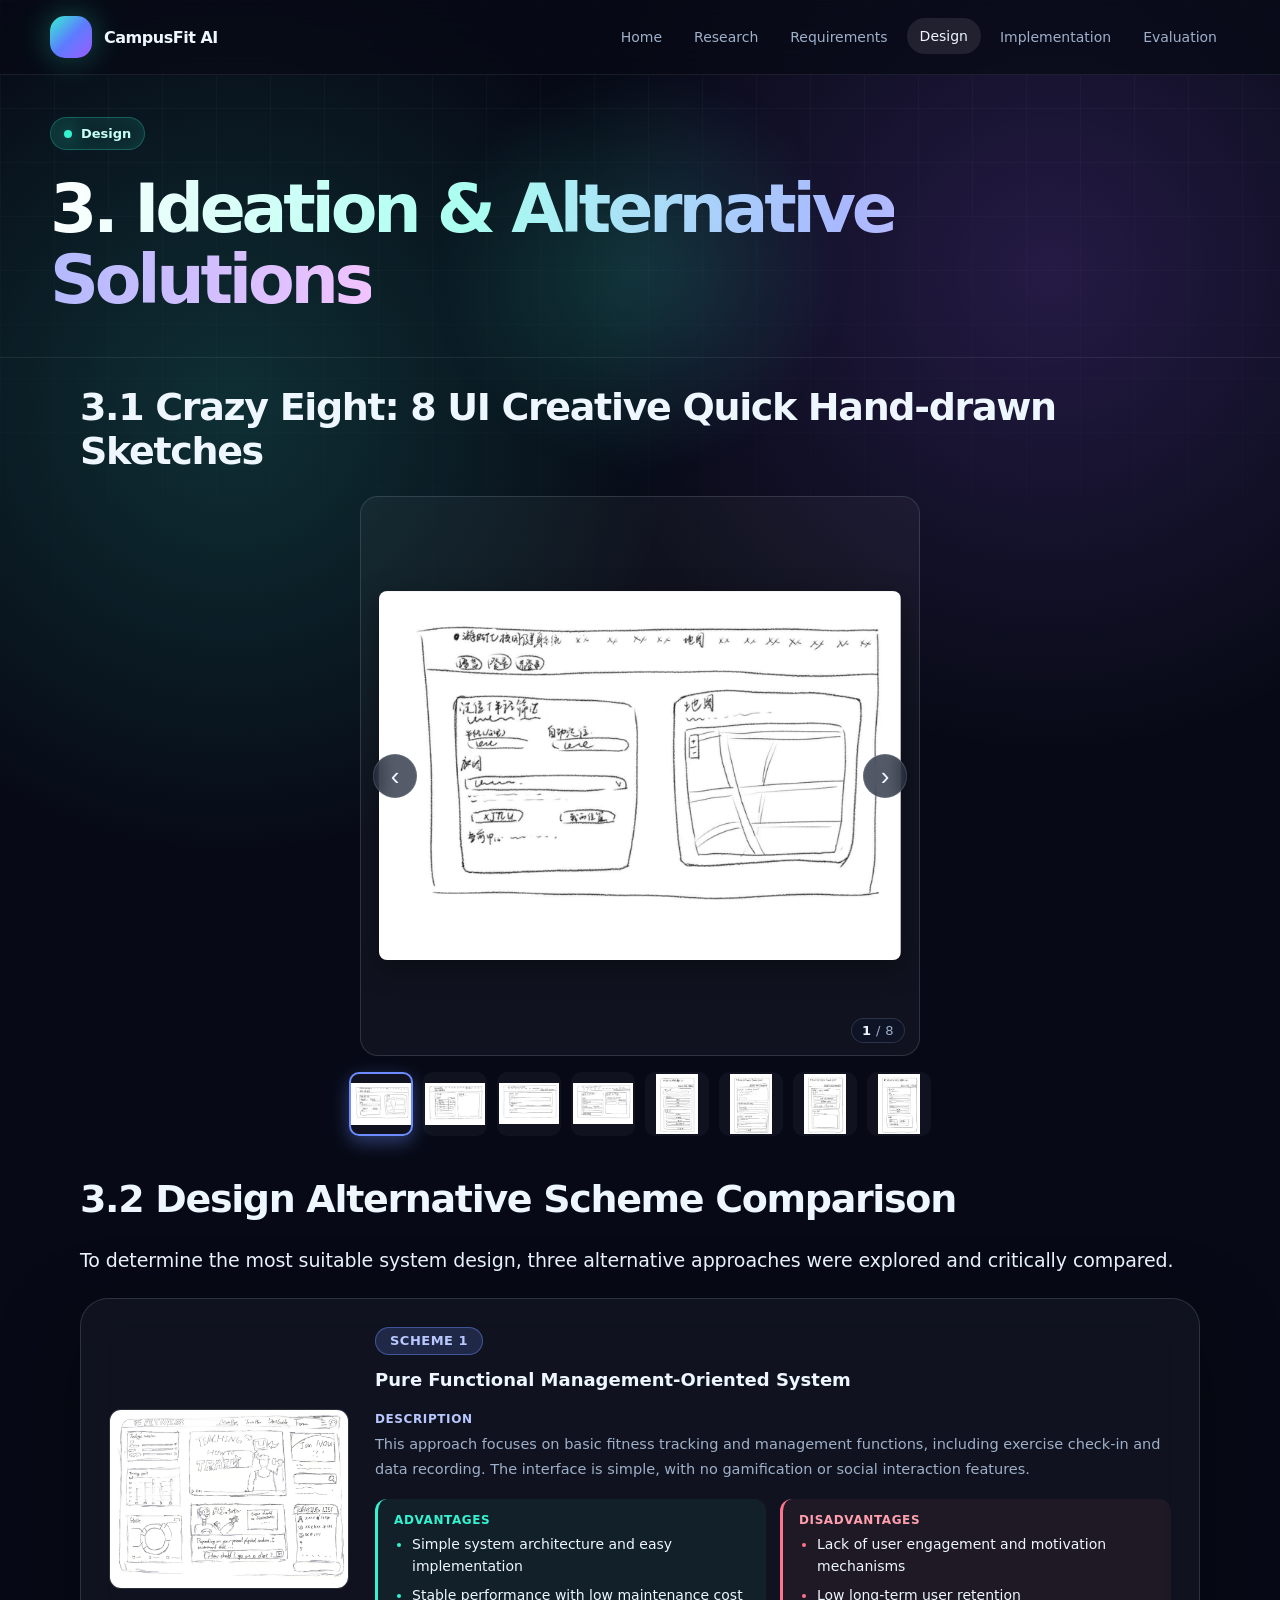
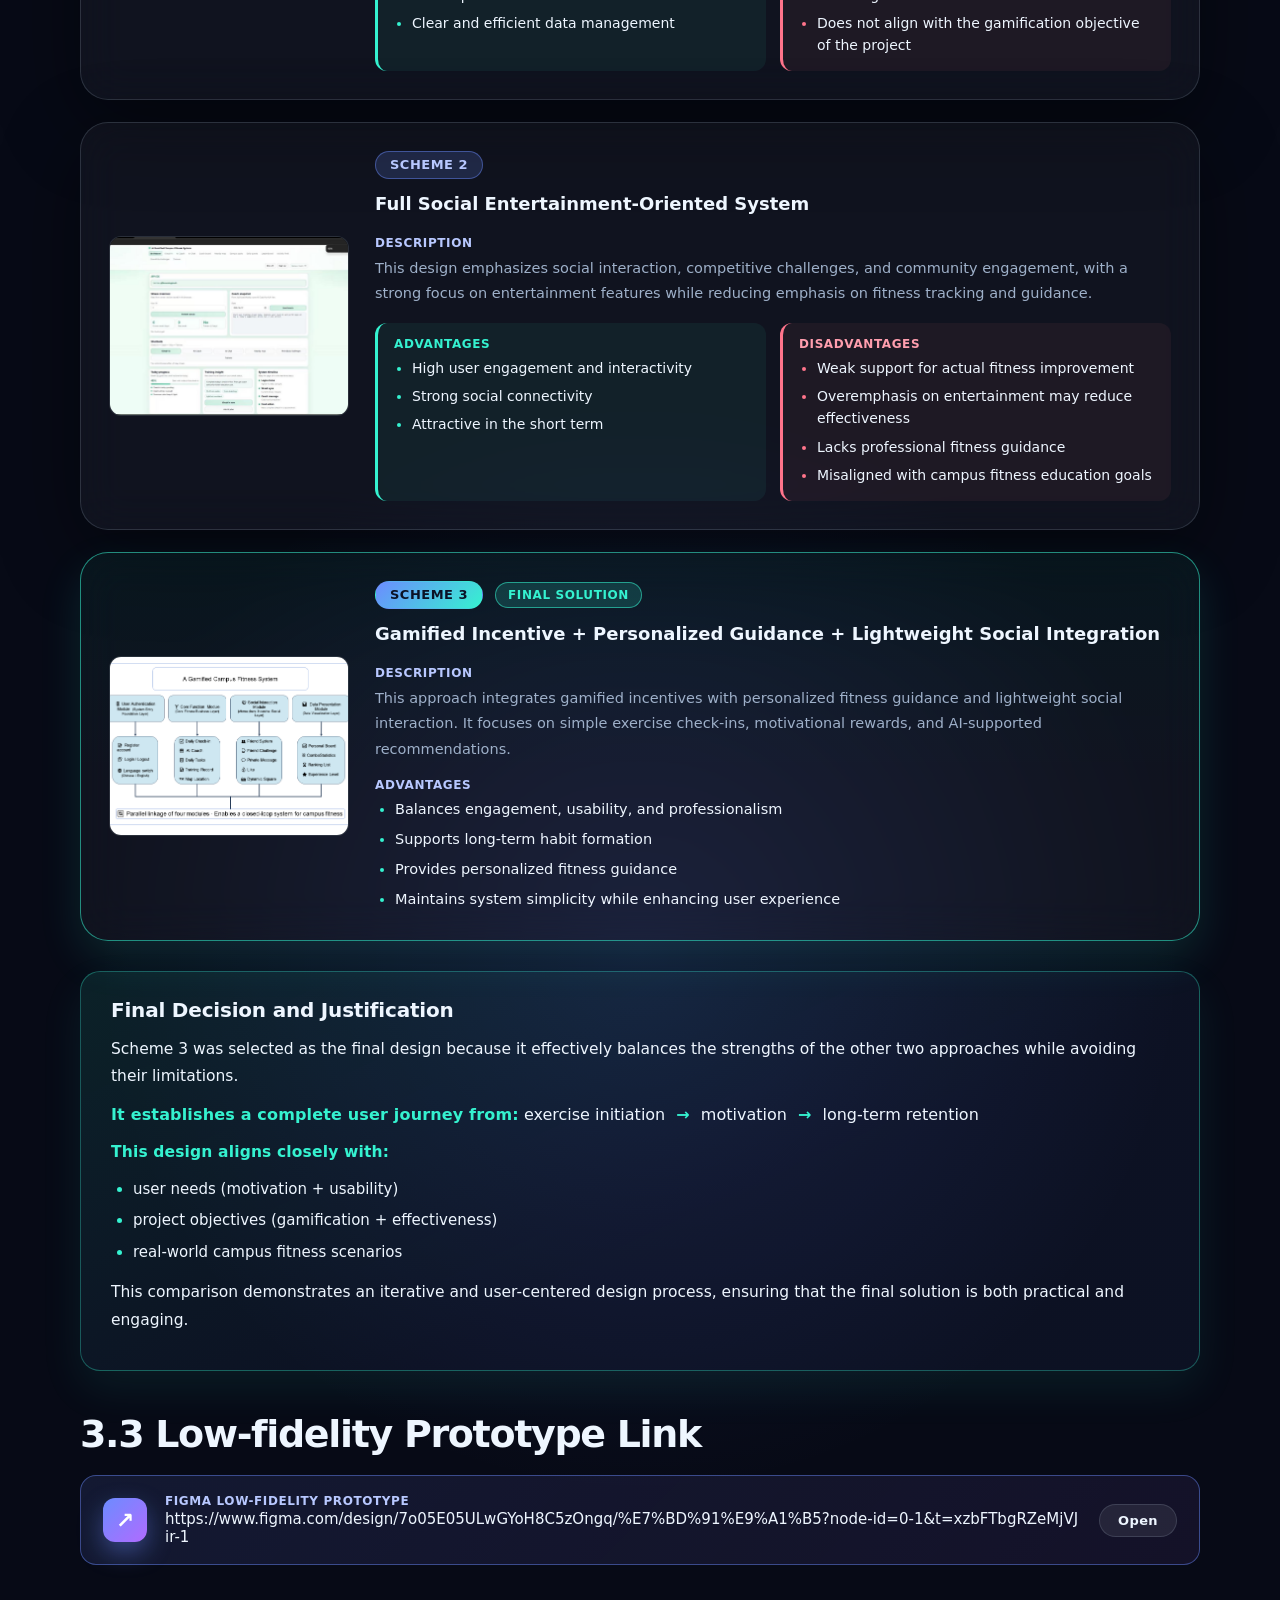
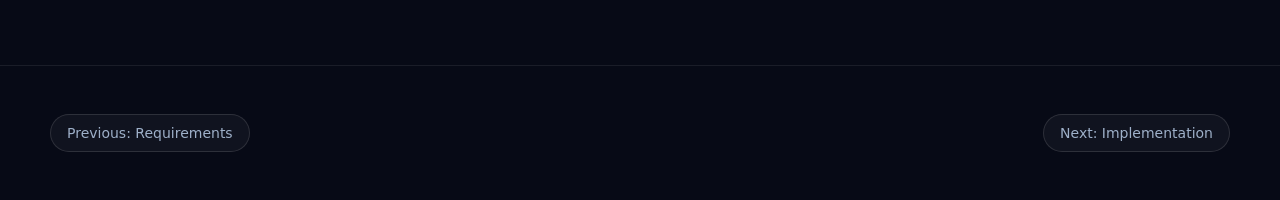
==== commit 4192d999: "Add home citation list, refactor section layouts and rotate images" ====
--- a/design.html
+++ b/design.html
@@ -11,7 +11,7 @@
   <nav class="site-nav">
     <div class="nav-inner">
       <a class="brand" href="index.html"><span class="brand-mark"></span><span>CampusFit AI</span></a>
-      <button class="nav-toggle" aria-label="Toggle navigation">?</button>
+      <button class="nav-toggle" aria-label="Toggle navigation">&#9776;</button>
       <div class="nav-links">
         <a href="index.html">Home</a>
         <a href="research.html">Research</a>
@@ -38,103 +38,155 @@
           <div class="crazy8-stage">
             <button class="crazy8-arrow crazy8-arrow-prev" type="button" aria-label="Previous sketch">‹</button>
             <div class="crazy8-slides">
-              <div class="crazy8-slide is-rotated-ccw is-active" data-slide><img src="assets/images/image13.png" alt="image13.png" data-lightbox data-lightbox-rotate="ccw"></div>
-              <div class="crazy8-slide is-rotated-ccw" data-slide><img src="assets/images/image14.png" alt="image14.png" data-lightbox data-lightbox-rotate="ccw"></div>
-              <div class="crazy8-slide is-rotated-ccw" data-slide><img src="assets/images/image15.png" alt="image15.png" data-lightbox data-lightbox-rotate="ccw"></div>
-              <div class="crazy8-slide is-rotated-ccw" data-slide><img src="assets/images/image16.png" alt="image16.png" data-lightbox data-lightbox-rotate="ccw"></div>
-              <div class="crazy8-slide" data-slide><img src="assets/images/image17.png" alt="image17.png" data-lightbox></div>
-              <div class="crazy8-slide" data-slide><img src="assets/images/image18.png" alt="image18.png" data-lightbox></div>
-              <div class="crazy8-slide" data-slide><img src="assets/images/image19.png" alt="image19.png" data-lightbox></div>
-              <div class="crazy8-slide" data-slide><img src="assets/images/image20.png" alt="image20.png" data-lightbox></div>
+              <div class="crazy8-slide is-active" data-slide><img src="assets/images/image17.png" alt="Crazy Eight sketch 1: hand-drawn ideation concept" data-lightbox></div>
+              <div class="crazy8-slide" data-slide><img src="assets/images/image18.png" alt="Crazy Eight sketch 2: hand-drawn ideation concept" data-lightbox></div>
+              <div class="crazy8-slide" data-slide><img src="assets/images/image19.png" alt="Crazy Eight sketch 3: hand-drawn ideation concept" data-lightbox></div>
+              <div class="crazy8-slide" data-slide><img src="assets/images/image20.png" alt="Crazy Eight sketch 4: hand-drawn ideation concept" data-lightbox></div>
+              <div class="crazy8-slide" data-slide><img src="assets/images/image21.png" alt="Crazy Eight sketch 5: hand-drawn ideation concept" data-lightbox></div>
+              <div class="crazy8-slide" data-slide><img src="assets/images/image22.png" alt="Crazy Eight sketch 6: hand-drawn ideation concept" data-lightbox></div>
+              <div class="crazy8-slide" data-slide><img src="assets/images/image23.png" alt="Crazy Eight sketch 7: hand-drawn ideation concept" data-lightbox></div>
+              <div class="crazy8-slide" data-slide><img src="assets/images/image24.png" alt="Crazy Eight sketch 8: hand-drawn ideation concept" data-lightbox></div>
             </div>
             <button class="crazy8-arrow crazy8-arrow-next" type="button" aria-label="Next sketch">›</button>
             <div class="crazy8-counter"><span class="crazy8-counter-current">1</span> / 8</div>
           </div>
           <div class="crazy8-thumbs">
-            <button class="crazy8-thumb is-rotated-ccw is-active" type="button" data-target="0" aria-label="Sketch 1"><img src="assets/images/image13.png" alt=""></button>
-            <button class="crazy8-thumb is-rotated-ccw" type="button" data-target="1" aria-label="Sketch 2"><img src="assets/images/image14.png" alt=""></button>
-            <button class="crazy8-thumb is-rotated-ccw" type="button" data-target="2" aria-label="Sketch 3"><img src="assets/images/image15.png" alt=""></button>
-            <button class="crazy8-thumb is-rotated-ccw" type="button" data-target="3" aria-label="Sketch 4"><img src="assets/images/image16.png" alt=""></button>
-            <button class="crazy8-thumb" type="button" data-target="4" aria-label="Sketch 5"><img src="assets/images/image17.png" alt=""></button>
-            <button class="crazy8-thumb" type="button" data-target="5" aria-label="Sketch 6"><img src="assets/images/image18.png" alt=""></button>
-            <button class="crazy8-thumb" type="button" data-target="6" aria-label="Sketch 7"><img src="assets/images/image19.png" alt=""></button>
-            <button class="crazy8-thumb" type="button" data-target="7" aria-label="Sketch 8"><img src="assets/images/image20.png" alt=""></button>
+            <button class="crazy8-thumb is-active" type="button" data-target="0" aria-label="Sketch 1"><img src="assets/images/image17.png" alt=""></button>
+            <button class="crazy8-thumb" type="button" data-target="1" aria-label="Sketch 2"><img src="assets/images/image18.png" alt=""></button>
+            <button class="crazy8-thumb" type="button" data-target="2" aria-label="Sketch 3"><img src="assets/images/image19.png" alt=""></button>
+            <button class="crazy8-thumb" type="button" data-target="3" aria-label="Sketch 4"><img src="assets/images/image20.png" alt=""></button>
+            <button class="crazy8-thumb" type="button" data-target="4" aria-label="Sketch 5"><img src="assets/images/image21.png" alt=""></button>
+            <button class="crazy8-thumb" type="button" data-target="5" aria-label="Sketch 6"><img src="assets/images/image22.png" alt=""></button>
+            <button class="crazy8-thumb" type="button" data-target="6" aria-label="Sketch 7"><img src="assets/images/image23.png" alt=""></button>
+            <button class="crazy8-thumb" type="button" data-target="7" aria-label="Sketch 8"><img src="assets/images/image24.png" alt=""></button>
           </div>
         </div>
-        <h3 class="doc-heading">3.2 Design Alternative Scheme Comparison (3 Schemes &amp; Final Selection Reason)</h3>
+        <h3 class="doc-heading">3.2 Design Alternative Scheme Comparison</h3>
+        <p>To determine the most suitable system design, three alternative approaches were explored and critically compared.</p>
         <div class="scheme-list">
           <article class="scheme-card">
+            <figure class="scheme-card-figure">
+              <img src="assets/images/image25.jpeg" alt="Scheme 1 illustration: pure functional management-oriented system" data-lightbox>
+            </figure>
             <header class="scheme-card-head">
               <span class="scheme-card-badge">Scheme 1</span>
-              <h4 class="scheme-card-title">Pure Functional Management-oriented System Mode</h4>
+              <h4 class="scheme-card-title">Pure Functional Management-Oriented System</h4>
             </header>
             <div class="scheme-card-body">
               <div class="scheme-section">
-                <h5 class="scheme-section-label">Operation Mode</h5>
-                <p>Focus on student exercise data statistics, sports management and record functions, simple interface, no gamified design and social interaction modules, core functions are check-in recording and data query only.</p>
+                <h5 class="scheme-section-label">Description</h5>
+                <p>This approach focuses on basic fitness tracking and management functions, including exercise check-in and data recording. The interface is simple, with no gamification or social interaction features.</p>
               </div>
               <div class="scheme-pros-cons">
                 <div class="scheme-pros">
                   <h5 class="scheme-section-label">Advantages</h5>
-                  <p>Simple development, stable system operation, clear management functions, low maintenance cost.</p>
+                  <ul>
+                    <li>Simple system architecture and easy implementation</li>
+                    <li>Stable performance with low maintenance cost</li>
+                    <li>Clear and efficient data management</li>
+                  </ul>
                 </div>
                 <div class="scheme-cons">
                   <h5 class="scheme-section-label">Disadvantages</h5>
-                  <p>No exercise fun, no user incentive mechanism, low active use willingness, unable to improve long-term exercise persistence, inconsistent with project gamified core positioning.</p>
+                  <ul>
+                    <li>Lack of user engagement and motivation mechanisms</li>
+                    <li>Low long-term user retention</li>
+                    <li>Does not align with the gamification objective of the project</li>
+                  </ul>
                 </div>
               </div>
             </div>
           </article>
 
           <article class="scheme-card">
+            <figure class="scheme-card-figure">
+              <img src="assets/images/image26.jpeg" alt="Scheme 2 illustration: full social entertainment-oriented system" data-lightbox>
+            </figure>
             <header class="scheme-card-head">
               <span class="scheme-card-badge">Scheme 2</span>
-              <h4 class="scheme-card-title">Full Social Entertainment-oriented Fitness System Mode</h4>
+              <h4 class="scheme-card-title">Full Social Entertainment-Oriented System</h4>
             </header>
             <div class="scheme-card-body">
               <div class="scheme-section">
-                <h5 class="scheme-section-label">Operation Mode</h5>
-                <p>Focus on student social interaction, fitness challenge PK and community sharing, add a large number of entertainment gameplay and interactive activities, weaken professional fitness guidance and data statistics functions.</p>
+                <h5 class="scheme-section-label">Description</h5>
+                <p>This design emphasizes social interaction, competitive challenges, and community engagement, with a strong focus on entertainment features while reducing emphasis on fitness tracking and guidance.</p>
               </div>
               <div class="scheme-pros-cons">
                 <div class="scheme-pros">
                   <h5 class="scheme-section-label">Advantages</h5>
-                  <p>High user playability, strong social interaction, high short-term user activity and attraction.</p>
+                  <ul>
+                    <li>High user engagement and interactivity</li>
+                    <li>Strong social connectivity</li>
+                    <li>Attractive in the short term</li>
+                  </ul>
                 </div>
                 <div class="scheme-cons">
                   <h5 class="scheme-section-label">Disadvantages</h5>
-                  <p>Deviate from the core demand of improving fitness habits, excessive entertainment leads to ignoring exercise effect, insufficient professional guidance, not in line with campus fitness education goals.</p>
+                  <ul>
+                    <li>Weak support for actual fitness improvement</li>
+                    <li>Overemphasis on entertainment may reduce effectiveness</li>
+                    <li>Lacks professional fitness guidance</li>
+                    <li>Misaligned with campus fitness education goals</li>
+                  </ul>
                 </div>
               </div>
             </div>
           </article>
 
           <article class="scheme-card scheme-card-final">
+            <figure class="scheme-card-figure">
+              <img src="assets/images/image27.png" alt="Scheme 3 illustration: gamified incentive with personalized guidance and lightweight social integration" data-lightbox>
+            </figure>
             <header class="scheme-card-head">
               <span class="scheme-card-badge">Scheme 3</span>
-              <span class="scheme-card-tag">Final Selected</span>
-              <h4 class="scheme-card-title">Gamified Incentive + Personalized Guidance + Lightweight Social Integration Mode</h4>
+              <span class="scheme-card-tag">Final Solution</span>
+              <h4 class="scheme-card-title">Gamified Incentive + Personalized Guidance + Lightweight Social Integration</h4>
             </header>
             <div class="scheme-card-body">
               <div class="scheme-section">
-                <h5 class="scheme-section-label">Operation Mode</h5>
-                <p>Take low-threshold exercise check-in and gamified incentive as the core, match AI personalized professional fitness guidance and lightweight student social training partner modules, balance fun, practicality and professionalism, simplify operation and optimize user experience.</p>
+                <h5 class="scheme-section-label">Description</h5>
+                <p>This approach integrates gamified incentives with personalized fitness guidance and lightweight social interaction. It focuses on simple exercise check-ins, motivational rewards, and AI-supported recommendations.</p>
               </div>
-              <div class="scheme-section scheme-section-reason">
-                <h5 class="scheme-section-label">Selection Reason</h5>
-                <p>This scheme perfectly fits the three core user requirements, forms a closed loop from exercise initiation, motivation maintenance to long-term retention, avoids the single defect of the first two schemes, not only ensures the fun and attractiveness of the system, but also meets the professional fitness guidance and campus fitness management needs, best matching the project design objectives and campus user actual scenario.</p>
+              <div class="scheme-section">
+                <h5 class="scheme-section-label">Advantages</h5>
+                <ul>
+                  <li>Balances engagement, usability, and professionalism</li>
+                  <li>Supports long-term habit formation</li>
+                  <li>Provides personalized fitness guidance</li>
+                  <li>Maintains system simplicity while enhancing user experience</li>
+                </ul>
               </div>
             </div>
           </article>
         </div>
+
+        <div class="scheme-final-decision">
+          <h4 class="scheme-final-decision-title">Final Decision and Justification</h4>
+          <p>Scheme 3 was selected as the final design because it effectively balances the strengths of the other two approaches while avoiding their limitations.</p>
+          <p class="scheme-final-decision-flow"><strong>It establishes a complete user journey from:</strong> exercise initiation <span class="scheme-arrow">&#8594;</span> motivation <span class="scheme-arrow">&#8594;</span> long-term retention</p>
+          <p><strong>This design aligns closely with:</strong></p>
+          <ul class="scheme-final-decision-list">
+            <li>user needs (motivation + usability)</li>
+            <li>project objectives (gamification + effectiveness)</li>
+            <li>real-world campus fitness scenarios</li>
+          </ul>
+          <p>This comparison demonstrates an iterative and user-centered design process, ensuring that the final solution is both practical and engaging.</p>
+        </div>
         <h3 class="doc-heading">3.3 Low-fidelity Prototype Link</h3>
-        <p><a href="https://www.figma.com/design/7o05E05ULwGYoH8C5zOngq/%E7%BD%91%E9%A1%B5?node-id=0-1&amp;t=xzbFTbgRZeMjVJir-1" target="_blank" rel="noopener">https://www.figma.com/design/7o05E05ULwGYoH8C5zOngq/%E7%BD%91%E9%A1%B5?node-id=0-1&amp;t=xzbFTbgRZeMjVJir-1</a></p>
+        <a class="url-card" href="https://www.figma.com/design/7o05E05ULwGYoH8C5zOngq/%E7%BD%91%E9%A1%B5?node-id=0-1&amp;t=xzbFTbgRZeMjVJir-1" target="_blank" rel="noopener">
+          <div class="url-card-icon" aria-hidden="true">↗</div>
+          <div class="url-card-text">
+            <span class="url-card-label">Figma Low-fidelity Prototype</span>
+            <span class="url-card-link">https://www.figma.com/design/7o05E05ULwGYoH8C5zOngq/%E7%BD%91%E9%A1%B5?node-id=0-1&amp;t=xzbFTbgRZeMjVJir-1</span>
+          </div>
+          <span class="url-card-cta">Open</span>
+        </a>
       </div>
     </section>
   </main>
 
   <footer class="footer"><div class="container footer-inner"><a href="requirements.html">Previous: Requirements</a><a href="implementation.html">Next: Implementation</a></div></footer>
-  <div class="lightbox"><button aria-label="Close preview">?</button><img alt="Preview"></div>
+  <div class="lightbox"><button aria-label="Close preview">&times;</button><img alt="Preview"></div>
   <script src="assets/js/main.js"></script>
 </body>
 </html>
--- a/assets/css/style.css
+++ b/assets/css/style.css
@@ -386,6 +386,39 @@
   line-height: 1.78;
 }
 
+.doc-content > p {
+  margin: 18px 0;
+  color: #cbd6ea;
+  font-size: 17px;
+  line-height: 1.85;
+}
+
+.doc-content > .doc-heading + p {
+  margin-top: 22px;
+  color: var(--text);
+  font-size: 19px;
+  font-weight: 500;
+  letter-spacing: -0.005em;
+  line-height: 1.7;
+}
+
+.doc-content > p strong {
+  color: var(--text);
+  font-weight: 600;
+}
+
+.doc-content > p a {
+  color: var(--cyan);
+  border-bottom: 1px solid rgba(53, 242, 208, 0.35);
+  text-decoration: none;
+  transition: color 0.2s ease, border-color 0.2s ease;
+}
+
+.doc-content > p a:hover {
+  color: #6affe1;
+  border-bottom-color: var(--cyan);
+}
+
 .doc-image-row {
   display: flex;
   flex-wrap: wrap;
@@ -435,6 +468,210 @@
   max-width: 100% !important;
   object-fit: fill;
   border-radius: 0;
+}
+
+.persona-image-row {
+  display: grid;
+  grid-template-columns: 1fr 1fr;
+  gap: 22px;
+  margin: 18px 0 22px;
+}
+
+.persona-image-row .doc-image {
+  border-radius: 18px;
+  overflow: hidden;
+  background: rgba(255, 255, 255, 0.04);
+  border: 1px solid var(--line);
+}
+
+.persona-image-row .doc-image img {
+  display: block;
+  width: 100%;
+  height: auto;
+  border-radius: 0;
+}
+
+@media (max-width: 760px) {
+  .persona-image-row {
+    grid-template-columns: 1fr;
+  }
+}
+
+.persona-privacy-note {
+  margin: 16px 0 26px;
+  padding: 16px 20px;
+  border-left: 3px solid var(--cyan);
+  border-radius: 12px;
+  background: rgba(53, 242, 208, 0.06);
+  color: var(--text);
+  font-size: 15px;
+  line-height: 1.7;
+}
+
+.persona-privacy-note strong {
+  color: var(--cyan);
+  font-weight: 700;
+  letter-spacing: 0.04em;
+}
+
+.test-report {
+  margin: 22px 0 30px;
+  display: grid;
+  gap: 24px;
+}
+
+.test-report-section {
+  padding: 24px 26px;
+  border-radius: 18px;
+  background: rgba(255, 255, 255, 0.04);
+  border: 1px solid var(--line);
+  transition: border-color 0.3s ease, background 0.3s ease;
+}
+
+.test-report-section:hover {
+  border-color: rgba(108, 140, 255, 0.42);
+  background: rgba(255, 255, 255, 0.05);
+}
+
+.test-report-heading {
+  margin: 0 0 14px;
+  font-size: 18px;
+  font-weight: 700;
+  color: var(--text);
+  letter-spacing: -0.01em;
+}
+
+.test-report-section p {
+  margin: 10px 0;
+  font-size: 15px;
+  line-height: 1.75;
+  color: var(--text);
+}
+
+.test-report-section strong {
+  color: var(--cyan);
+  font-weight: 600;
+}
+
+.test-report-list {
+  margin: 8px 0 14px;
+  padding-left: 22px;
+  display: grid;
+  gap: 7px;
+}
+
+.test-report-list li {
+  font-size: 15px;
+  line-height: 1.7;
+  color: var(--text);
+}
+
+.test-report-list li::marker {
+  color: var(--cyan);
+}
+
+.test-report-list-tasks li {
+  color: #cbd6ea;
+}
+
+.test-stat-grid {
+  display: grid;
+  grid-template-columns: repeat(2, minmax(0, 1fr));
+  gap: 14px;
+  margin: 14px 0 16px;
+}
+
+.test-stat-card {
+  display: flex;
+  align-items: center;
+  gap: 16px;
+  padding: 16px 18px;
+  border-radius: 14px;
+  background: rgba(53, 242, 208, 0.06);
+  border-left: 3px solid var(--cyan);
+}
+
+.test-stat-card.test-stat-neutral {
+  background: rgba(255, 116, 139, 0.06);
+  border-left-color: #ff9eae;
+}
+
+.test-stat-figure {
+  flex-shrink: 0;
+  display: flex;
+  align-items: baseline;
+  gap: 2px;
+  font-size: 32px;
+  font-weight: 800;
+  color: var(--cyan);
+  line-height: 1;
+  letter-spacing: -0.02em;
+  font-variant-numeric: tabular-nums;
+}
+
+.test-stat-card.test-stat-neutral .test-stat-figure {
+  color: #ff9eae;
+}
+
+.test-stat-denom {
+  font-size: 18px;
+  font-weight: 600;
+  opacity: 0.7;
+}
+
+.test-stat-desc {
+  font-size: 14px;
+  line-height: 1.55;
+  color: var(--text);
+}
+
+.test-report-charts {
+  display: grid;
+  grid-template-columns: repeat(3, minmax(0, 1fr));
+  gap: 14px;
+  margin: 14px 0 18px;
+}
+
+.test-report-charts .doc-image {
+  border-radius: 12px;
+  overflow: hidden;
+  background: rgba(255, 255, 255, 0.04);
+  border: 1px solid var(--line);
+  aspect-ratio: 16 / 9;
+  display: flex;
+  align-items: center;
+  justify-content: center;
+  padding: 10px;
+}
+
+.test-report-charts .doc-image img {
+  display: block;
+  max-width: 100%;
+  max-height: 100%;
+  width: auto;
+  height: auto;
+  object-fit: contain;
+  border-radius: 0;
+}
+
+@media (max-width: 760px) {
+  .test-stat-grid {
+    grid-template-columns: 1fr;
+  }
+
+  .test-report-charts {
+    grid-template-columns: 1fr;
+  }
+}
+
+.reflection-subheading {
+  margin: 28px 0 12px;
+  padding-left: 14px;
+  border-left: 3px solid var(--cyan);
+  font-size: 20px;
+  font-weight: 700;
+  color: var(--text);
+  letter-spacing: -0.01em;
 }
 
 .crazy8-carousel {
@@ -1182,275 +1419,11 @@
   }
 }
 
-.feedback-list {
-  display: grid;
-  gap: 22px;
-  margin: 22px 0 26px;
-}
-
-.feedback-card {
-  position: relative;
-  padding: 24px 26px;
-  border-radius: 18px;
-  background: rgba(255, 255, 255, 0.04);
-  border: 1px solid var(--line);
-  transition: transform 0.4s ease, box-shadow 0.4s ease, border-color 0.4s ease;
-}
-
-.feedback-card:hover {
-  transform: translateY(-4px);
-  box-shadow: 0 28px 60px rgba(0, 0, 0, 0.45);
-  border-color: rgba(108, 140, 255, 0.45);
-}
-
-.feedback-card-head {
-  display: flex;
-  align-items: center;
-  gap: 14px;
-  margin-bottom: 16px;
-}
-
-.feedback-card-num {
-  display: inline-flex;
-  align-items: center;
-  justify-content: center;
-  width: 38px;
-  height: 38px;
-  border-radius: 50%;
-  background: linear-gradient(135deg, #6c8cff, #b06bff);
-  color: #fff;
-  font-weight: 700;
-  font-size: 17px;
-  flex-shrink: 0;
-  box-shadow: 0 8px 22px rgba(108, 140, 255, 0.35);
-}
-
-.feedback-card-title {
-  margin: 0;
-  font-size: 18px;
-  font-weight: 600;
-  color: var(--text);
-}
-
-.feedback-card-body {
-  display: grid;
-  grid-template-columns: 1fr 1fr;
-  gap: 14px;
-}
-
-.feedback-section {
-  padding: 14px 16px;
-  border-radius: 12px;
-}
-
-.feedback-section-positive {
-  background: rgba(108, 140, 255, 0.06);
-  border-left: 3px solid #6c8cff;
-}
-
-.feedback-section-suggestion {
-  background: rgba(53, 242, 208, 0.06);
-  border-left: 3px solid #35f2d0;
-}
-
-.feedback-section-label {
-  margin: 0 0 8px;
-  font-size: 12px;
-  font-weight: 600;
-  letter-spacing: 0.6px;
-  text-transform: uppercase;
-}
-
-.feedback-section-positive .feedback-section-label {
-  color: #b8c8ff;
-}
-
-.feedback-section-suggestion .feedback-section-label {
-  color: #35f2d0;
-}
-
-.feedback-section p {
-  margin: 0;
-  font-size: 14px;
-  line-height: 1.7;
-  color: var(--text);
-}
-
-@media (max-width: 720px) {
-  .feedback-card-body {
-    grid-template-columns: 1fr;
-  }
-}
-
 .findings-heading {
   margin: 26px 0 8px;
   font-size: 18px;
   font-weight: 600;
   color: var(--text);
-}
-
-.findings-list {
-  list-style: none;
-  padding: 0;
-  margin: 14px 0 18px;
-  display: grid;
-  gap: 10px;
-}
-
-.findings-list li {
-  position: relative;
-  padding: 12px 14px 12px 18px;
-  border-radius: 10px;
-  background: rgba(255, 159, 70, 0.07);
-  border-left: 3px solid #ff9f46;
-  font-size: 14.5px;
-  line-height: 1.65;
-  color: var(--text);
-}
-
-.persona-list {
-  display: grid;
-  grid-template-columns: repeat(2, 1fr);
-  gap: 22px;
-  margin: 18px 0 30px;
-}
-
-.persona-card {
-  position: relative;
-  padding: 24px 26px;
-  border-radius: 18px;
-  background: rgba(255, 255, 255, 0.04);
-  border: 1px solid var(--line);
-  transition: transform 0.4s ease, box-shadow 0.4s ease, border-color 0.4s ease;
-}
-
-.persona-card:hover {
-  transform: translateY(-4px);
-  box-shadow: 0 28px 60px rgba(0, 0, 0, 0.45);
-  border-color: rgba(108, 140, 255, 0.45);
-}
-
-.persona-card-head {
-  display: flex;
-  align-items: center;
-  gap: 14px;
-  margin-bottom: 14px;
-}
-
-.persona-card-num {
-  display: inline-flex;
-  align-items: center;
-  justify-content: center;
-  width: 38px;
-  height: 38px;
-  border-radius: 50%;
-  background: linear-gradient(135deg, #6c8cff, #b06bff);
-  color: #fff;
-  font-weight: 700;
-  font-size: 17px;
-  flex-shrink: 0;
-  box-shadow: 0 8px 22px rgba(108, 140, 255, 0.35);
-}
-
-.persona-card-title {
-  margin: 0;
-  font-size: 17px;
-  font-weight: 600;
-  color: var(--text);
-  line-height: 1.35;
-}
-
-.persona-card-desc {
-  margin: 0 0 16px;
-  font-size: 14.5px;
-  line-height: 1.7;
-  color: var(--muted);
-}
-
-.persona-grid {
-  display: grid;
-  grid-template-columns: 1fr 1fr;
-  gap: 14px;
-}
-
-.persona-demands,
-.persona-pains {
-  padding: 14px 16px;
-  border-radius: 12px;
-}
-
-.persona-demands {
-  background: rgba(53, 242, 208, 0.06);
-  border-left: 3px solid #35f2d0;
-}
-
-.persona-pains {
-  background: rgba(255, 116, 139, 0.06);
-  border-left: 3px solid #ff748b;
-}
-
-.persona-section-label {
-  margin: 0 0 8px;
-  font-size: 12px;
-  font-weight: 600;
-  letter-spacing: 0.6px;
-  text-transform: uppercase;
-}
-
-.persona-demands .persona-section-label {
-  color: #35f2d0;
-}
-
-.persona-pains .persona-section-label {
-  color: #ff9eae;
-}
-
-.persona-demands ul,
-.persona-pains ul {
-  list-style: none;
-  padding: 0;
-  margin: 0;
-}
-
-.persona-demands li,
-.persona-pains li {
-  position: relative;
-  padding-left: 16px;
-  margin-bottom: 6px;
-  font-size: 13.5px;
-  line-height: 1.55;
-  color: var(--text);
-}
-
-.persona-demands li::before,
-.persona-pains li::before {
-  content: "";
-  position: absolute;
-  left: 0;
-  top: 9px;
-  width: 6px;
-  height: 6px;
-  border-radius: 50%;
-}
-
-.persona-demands li::before {
-  background: #35f2d0;
-}
-
-.persona-pains li::before {
-  background: #ff748b;
-}
-
-@media (max-width: 920px) {
-  .persona-list {
-    grid-template-columns: 1fr;
-  }
-}
-
-@media (max-width: 540px) {
-  .persona-grid {
-    grid-template-columns: 1fr;
-  }
 }
 
 .scheme-list {
@@ -1466,6 +1439,14 @@
   background: rgba(255, 255, 255, 0.04);
   border: 1px solid var(--line);
   transition: transform 0.4s ease, box-shadow 0.4s ease, border-color 0.4s ease;
+  display: grid;
+  grid-template-columns: 240px 1fr;
+  grid-template-areas:
+    "figure head"
+    "figure body";
+  column-gap: 26px;
+  row-gap: 14px;
+  align-items: start;
 }
 
 .scheme-card:hover {
@@ -1486,11 +1467,12 @@
 }
 
 .scheme-card-head {
+  grid-area: head;
   display: flex;
   flex-wrap: wrap;
   align-items: center;
   gap: 12px;
-  margin-bottom: 18px;
+  margin-bottom: 6px;
 }
 
 .scheme-card-badge {
@@ -1540,6 +1522,7 @@
 }
 
 .scheme-card-body {
+  grid-area: body;
   display: grid;
   gap: 16px;
 }
@@ -1598,6 +1581,46 @@
   color: var(--text);
 }
 
+.scheme-pros ul,
+.scheme-cons ul {
+  margin: 0;
+  padding-left: 18px;
+  display: grid;
+  gap: 6px;
+}
+
+.scheme-pros li,
+.scheme-cons li {
+  font-size: 14px;
+  line-height: 1.6;
+  color: var(--text);
+}
+
+.scheme-pros li::marker {
+  color: #35f2d0;
+}
+
+.scheme-cons li::marker {
+  color: #ff748b;
+}
+
+.scheme-section ul {
+  margin: 0;
+  padding-left: 20px;
+  display: grid;
+  gap: 6px;
+}
+
+.scheme-section ul li {
+  font-size: 14.5px;
+  line-height: 1.65;
+  color: var(--text);
+}
+
+.scheme-section ul li::marker {
+  color: var(--cyan);
+}
+
 .scheme-section-reason {
   padding: 16px 18px;
   border-radius: 12px;
@@ -1609,9 +1632,136 @@
   color: #35f2d0;
 }
 
+.scheme-card-figure {
+  grid-area: figure;
+  align-self: center;
+  width: 100%;
+  position: relative;
+  margin: 0;
+  border-radius: 12px;
+  overflow: hidden;
+  background: rgba(0, 0, 0, 0.22);
+  border: 1px solid var(--line);
+  aspect-ratio: 4 / 3;
+  display: flex;
+  align-items: center;
+  justify-content: center;
+  cursor: zoom-in;
+}
+
+.scheme-card-figure::after {
+  content: "\2922";
+  position: absolute;
+  right: 10px;
+  bottom: 10px;
+  width: 28px;
+  height: 28px;
+  display: inline-flex;
+  align-items: center;
+  justify-content: center;
+  border-radius: 999px;
+  background: rgba(11, 18, 38, 0.78);
+  color: #cbd6ea;
+  font-size: 14px;
+  border: 1px solid rgba(255, 255, 255, 0.12);
+  opacity: 0;
+  transition: opacity 0.3s ease;
+  pointer-events: none;
+}
+
+.scheme-card:hover .scheme-card-figure::after {
+  opacity: 1;
+}
+
+.scheme-card-figure img {
+  display: block;
+  width: 100%;
+  height: 100%;
+  object-fit: cover;
+  cursor: zoom-in;
+  transition: transform 0.4s ease;
+}
+
+.scheme-card:hover .scheme-card-figure img {
+  transform: scale(1.04);
+}
+
+.scheme-final-decision {
+  margin: 28px 0 30px;
+  padding: 26px 30px;
+  border-radius: 20px;
+  background: linear-gradient(155deg, rgba(53, 242, 208, 0.1), rgba(108, 140, 255, 0.06) 60%);
+  border: 1px solid rgba(53, 242, 208, 0.32);
+  box-shadow: 0 18px 44px rgba(53, 242, 208, 0.08);
+}
+
+.scheme-final-decision-title {
+  margin: 0 0 14px;
+  font-size: 20px;
+  font-weight: 700;
+  color: var(--text);
+  letter-spacing: -0.01em;
+}
+
+.scheme-final-decision p {
+  margin: 10px 0;
+  font-size: 15.5px;
+  line-height: 1.78;
+  color: var(--text);
+}
+
+.scheme-final-decision strong {
+  color: var(--cyan);
+  font-weight: 600;
+  letter-spacing: 0.01em;
+}
+
+.scheme-final-decision-flow {
+  font-size: 16px !important;
+  font-weight: 500;
+}
+
+.scheme-arrow {
+  display: inline-block;
+  margin: 0 6px;
+  color: var(--cyan);
+  font-weight: 700;
+}
+
+.scheme-final-decision-list {
+  margin: 8px 0 14px;
+  padding-left: 22px;
+  display: grid;
+  gap: 6px;
+}
+
+.scheme-final-decision-list li {
+  font-size: 15px;
+  line-height: 1.7;
+  color: var(--text);
+}
+
+.scheme-final-decision-list li::marker {
+  color: var(--cyan);
+}
+
 @media (max-width: 720px) {
   .scheme-pros-cons {
     grid-template-columns: 1fr;
+  }
+
+  .scheme-card {
+    grid-template-columns: 1fr;
+    grid-template-areas:
+      "figure"
+      "head"
+      "body";
+    row-gap: 16px;
+  }
+
+  .scheme-card-figure {
+    aspect-ratio: 16 / 9;
+    max-width: 100%;
   }
 }
 
@@ -2082,6 +2232,34 @@
   gap: 20px;
 }
 
+.footer-inner a,
+.footer-inner span {
+  display: inline-block;
+  padding: 10px 16px;
+  border-radius: 999px;
+  color: var(--muted);
+  font-size: 14px;
+  font-weight: 500;
+  text-decoration: none;
+  background: rgba(255, 255, 255, 0.04);
+  border: 1px solid rgba(255, 255, 255, 0.12);
+  transition: color 0.22s ease, background 0.22s ease, border-color 0.22s ease, transform 0.22s ease, box-shadow 0.22s ease;
+}
+
+.footer-inner a:hover {
+  color: var(--text);
+  background: rgba(108, 140, 255, 0.18);
+  border-color: rgba(108, 140, 255, 0.55);
+  transform: translateY(-1px);
+  box-shadow: 0 8px 22px rgba(108, 140, 255, 0.22);
+}
+
+.footer-inner span {
+  color: var(--text);
+  background: rgba(255, 255, 255, 0.09);
+  border-color: rgba(255, 255, 255, 0.18);
+}
+
 .lightbox {
   position: fixed;
   inset: 0;
@@ -2129,6 +2307,12 @@
   color: var(--text);
   background: rgba(255, 255, 255, 0.08);
   cursor: pointer;
+  display: flex;
+  align-items: center;
+  justify-content: center;
+  font-size: 22px;
+  line-height: 1;
+  padding: 0;
 }
 
 .reveal {
@@ -2245,3 +2429,446 @@
     align-items: flex-start;
   }
 }
+
+.doc-content > p.home-lede {
+  position: relative;
+  max-width: none;
+  margin: 12px 0 36px;
+  padding: 26px 30px 26px 34px;
+  border-radius: 20px;
+  background: linear-gradient(155deg, rgba(108, 140, 255, 0.1), rgba(53, 242, 208, 0.05) 70%);
+  border: 1px solid rgba(108, 140, 255, 0.22);
+  box-shadow: 0 18px 44px rgba(0, 0, 0, 0.22);
+  font-size: 19px;
+  line-height: 1.85;
+  color: var(--text);
+  letter-spacing: 0.005em;
+}
+
+.home-lede::before {
+  content: "";
+  position: absolute;
+  left: 0;
+  top: 26px;
+  bottom: 26px;
+  width: 4px;
+  border-radius: 0 4px 4px 0;
+  background: linear-gradient(180deg, #6c8cff, #35f2d0);
+}
+
+.doc-content > p.citation-intro {
+  margin: -4px 0 18px;
+  max-width: none;
+  font-size: 14.5px;
+  line-height: 1.7;
+  color: var(--muted);
+  letter-spacing: 0.01em;
+}
+
+@media (max-width: 540px) {
+  .home-lede {
+    padding: 20px 22px 20px 26px;
+    font-size: 16.5px;
+    line-height: 1.78;
+  }
+}
+
+.citation-list {
+  list-style: none;
+  padding: 0;
+  margin: 18px 0 22px;
+  display: grid;
+  gap: 14px;
+  counter-reset: citation;
+}
+
+.citation-item {
+  position: relative;
+  display: grid;
+  grid-template-columns: 44px 1fr;
+  gap: 18px;
+  align-items: flex-start;
+  padding: 20px 22px;
+  border-radius: 16px;
+  background: rgba(255, 255, 255, 0.04);
+  border: 1px solid var(--line);
+  transition: transform 0.3s ease, border-color 0.3s ease, box-shadow 0.3s ease;
+}
+
+.citation-item:hover {
+  transform: translateY(-2px);
+  border-color: rgba(108, 140, 255, 0.55);
+  box-shadow: 0 18px 40px rgba(0, 0, 0, 0.35);
+}
+
+.citation-num {
+  display: inline-flex;
+  align-items: center;
+  justify-content: center;
+  width: 36px;
+  height: 36px;
+  border-radius: 999px;
+  font-size: 14px;
+  font-weight: 700;
+  color: #0b1226;
+  background: linear-gradient(135deg, #6c8cff, #35f2d0);
+  box-shadow: 0 8px 20px rgba(108, 140, 255, 0.35);
+}
+
+.citation-body {
+  min-width: 0;
+}
+
+.citation-title {
+  margin: 0 0 6px;
+  font-size: 16px;
+  font-weight: 600;
+  color: var(--text);
+  line-height: 1.4;
+}
+
+.citation-meta {
+  display: inline-block;
+  margin-left: 6px;
+  font-size: 13px;
+  font-weight: 500;
+  color: var(--muted);
+  letter-spacing: 0.2px;
+}
+
+.citation-body p {
+  margin: 0;
+  font-size: 14.5px;
+  line-height: 1.7;
+  color: var(--muted);
+}
+
+.doc-content > p.citation-note,
+.citation-note {
+  max-width: none;
+  margin: 18px 0 0;
+  padding: 14px 18px;
+  border-radius: 12px;
+  background: rgba(108, 140, 255, 0.08);
+  border: 1px solid rgba(108, 140, 255, 0.25);
+  font-size: 14px;
+  line-height: 1.7;
+  color: #cbd6ea;
+}
+
+.citation-note strong {
+  color: var(--text);
+  margin-right: 4px;
+}
+
+@media (max-width: 540px) {
+  .citation-item {
+    grid-template-columns: 1fr;
+    gap: 10px;
+  }
+  .citation-title {
+    font-size: 15.5px;
+  }
+  .citation-meta {
+    display: block;
+    margin-left: 0;
+    margin-top: 2px;
+  }
+}
+
+.insight-grid {
+  list-style: none;
+  padding: 0;
+  margin: 16px 0 22px;
+  display: grid;
+  grid-template-columns: repeat(2, minmax(0, 1fr));
+  gap: 16px;
+}
+
+.insight-card {
+  position: relative;
+  padding: 22px 24px 22px 26px;
+  border-radius: 16px;
+  background: rgba(255, 255, 255, 0.04);
+  border: 1px solid var(--line);
+  transition: transform 0.3s ease, border-color 0.3s ease, box-shadow 0.3s ease;
+}
+
+.insight-card:hover {
+  transform: translateY(-3px);
+  border-color: rgba(108, 140, 255, 0.55);
+  box-shadow: 0 18px 40px rgba(0, 0, 0, 0.35);
+}
+
+.insight-card::before {
+  content: "";
+  position: absolute;
+  left: 0;
+  top: 18px;
+  bottom: 18px;
+  width: 3px;
+  border-radius: 0 4px 4px 0;
+  background: linear-gradient(180deg, #6c8cff, #35f2d0);
+}
+
+.insight-num {
+  display: inline-block;
+  font-family: "JetBrains Mono", "Fira Code", ui-monospace, SFMono-Regular, Menlo, Consolas, monospace;
+  font-size: 12px;
+  font-weight: 600;
+  letter-spacing: 1px;
+  color: #b8c8ff;
+  margin-bottom: 6px;
+}
+
+.insight-title {
+  margin: 0 0 8px;
+  font-size: 16px;
+  font-weight: 600;
+  color: var(--text);
+  line-height: 1.4;
+}
+
+.insight-card p {
+  margin: 0;
+  font-size: 14.5px;
+  line-height: 1.7;
+  color: var(--muted);
+}
+
+.insight-conclusion {
+  margin: 18px 0 4px;
+  padding: 16px 20px;
+  border-radius: 14px;
+  background: linear-gradient(155deg, rgba(53, 242, 208, 0.1), rgba(108, 140, 255, 0.06) 65%);
+  border: 1px solid rgba(53, 242, 208, 0.32);
+  font-size: 15px;
+  line-height: 1.75;
+  color: var(--text);
+}
+
+.insight-conclusion strong {
+  color: var(--cyan);
+  font-weight: 600;
+}
+
+@media (max-width: 720px) {
+  .insight-grid {
+    grid-template-columns: 1fr;
+  }
+}
+
+.lead-block {
+  position: relative;
+  margin: 18px 0 28px;
+  padding: 22px 26px 22px 30px;
+  border-radius: 18px;
+  background: linear-gradient(155deg, rgba(108, 140, 255, 0.07), rgba(53, 242, 208, 0.04) 70%);
+  border: 1px solid rgba(108, 140, 255, 0.22);
+  box-shadow: 0 12px 32px rgba(0, 0, 0, 0.18);
+}
+
+.lead-block::before {
+  content: "";
+  position: absolute;
+  left: 0;
+  top: 22px;
+  bottom: 22px;
+  width: 4px;
+  border-radius: 0 4px 4px 0;
+  background: linear-gradient(180deg, #6c8cff, #35f2d0);
+}
+
+.lead-block p {
+  margin: 0 0 14px;
+  font-size: 16px;
+  line-height: 1.85;
+  color: var(--text);
+}
+
+.lead-block p:last-child {
+  margin-bottom: 0;
+}
+
+.lead-block strong {
+  color: var(--cyan);
+  font-weight: 600;
+  letter-spacing: 0.01em;
+}
+
+@media (max-width: 540px) {
+  .lead-block {
+    padding: 18px 18px 18px 22px;
+  }
+  .lead-block p {
+    font-size: 15px;
+    line-height: 1.78;
+  }
+}
+
+.req-grid {
+  list-style: none;
+  padding: 0;
+  margin: 16px 0 28px;
+  display: grid;
+  grid-template-columns: repeat(3, minmax(0, 1fr));
+  gap: 16px;
+}
+
+@media (max-width: 960px) {
+  .req-grid {
+    grid-template-columns: repeat(2, minmax(0, 1fr));
+  }
+}
+
+@media (max-width: 600px) {
+  .req-grid {
+    grid-template-columns: 1fr;
+  }
+}
+
+.architecture-block {
+  display: grid;
+  grid-template-columns: 1fr minmax(260px, 360px);
+  gap: 32px;
+  align-items: center;
+  margin: 18px 0 30px;
+}
+
+.architecture-text p {
+  margin: 0 0 14px;
+  font-size: 16px;
+  line-height: 1.85;
+  color: var(--text);
+}
+
+.architecture-text p:last-child {
+  margin-bottom: 0;
+}
+
+.architecture-figure {
+  margin: 0;
+  position: relative;
+  border-radius: 16px;
+  overflow: hidden;
+  background: rgba(255, 255, 255, 0.04);
+  border: 1px solid var(--line);
+  padding: 14px;
+  cursor: zoom-in;
+  transition: border-color 0.3s ease, box-shadow 0.3s ease, transform 0.3s ease;
+}
+
+.architecture-figure:hover {
+  transform: translateY(-3px);
+  border-color: rgba(108, 140, 255, 0.45);
+  box-shadow: 0 22px 50px rgba(0, 0, 0, 0.35);
+}
+
+.architecture-figure::after {
+  content: "\2922";
+  position: absolute;
+  right: 14px;
+  bottom: 14px;
+  width: 30px;
+  height: 30px;
+  display: inline-flex;
+  align-items: center;
+  justify-content: center;
+  border-radius: 999px;
+  background: rgba(11, 18, 38, 0.78);
+  color: #cbd6ea;
+  font-size: 14px;
+  border: 1px solid rgba(255, 255, 255, 0.12);
+  opacity: 0;
+  transition: opacity 0.3s ease;
+  pointer-events: none;
+}
+
+.architecture-figure:hover::after {
+  opacity: 1;
+}
+
+.architecture-figure img {
+  display: block;
+  width: 100%;
+  height: auto;
+  border-radius: 8px;
+  transition: transform 0.4s ease;
+}
+
+.architecture-figure:hover img {
+  transform: scale(1.02);
+}
+
+@media (max-width: 820px) {
+  .architecture-block {
+    grid-template-columns: 1fr;
+    gap: 20px;
+  }
+  .architecture-figure {
+    max-width: 480px;
+    margin: 0 auto;
+  }
+}
+
+.iteration-showcase-row {
+  justify-content: center;
+  margin: 14px 0 24px;
+}
+
+.iteration-showcase-row .doc-image {
+  position: relative;
+  max-width: 760px;
+  width: 100%;
+  margin: 0;
+  padding: 12px;
+  border-radius: 16px;
+  background: rgba(255, 255, 255, 0.04);
+  border: 1px solid var(--line);
+  cursor: zoom-in;
+  transition: transform 0.3s ease, border-color 0.3s ease, box-shadow 0.3s ease;
+  overflow: hidden;
+}
+
+.iteration-showcase-row .doc-image:hover {
+  transform: translateY(-3px);
+  border-color: rgba(108, 140, 255, 0.45);
+  box-shadow: 0 22px 50px rgba(0, 0, 0, 0.35);
+}
+
+.iteration-showcase-row .doc-image::after {
+  content: "\2922";
+  position: absolute;
+  right: 14px;
+  bottom: 14px;
+  width: 30px;
+  height: 30px;
+  display: inline-flex;
+  align-items: center;
+  justify-content: center;
+  border-radius: 999px;
+  background: rgba(11, 18, 38, 0.78);
+  color: #cbd6ea;
+  font-size: 14px;
+  border: 1px solid rgba(255, 255, 255, 0.12);
+  opacity: 0;
+  transition: opacity 0.3s ease;
+  pointer-events: none;
+}
+
+.iteration-showcase-row .doc-image:hover::after {
+  opacity: 1;
+}
+
+.iteration-showcase-row .doc-image img {
+  display: block;
+  width: 100%;
+  height: auto;
+  max-width: 100% !important;
+  border-radius: 10px;
+  transition: transform 0.4s ease;
+}
+
+.iteration-showcase-row .doc-image:hover img {
+  transform: scale(1.02);
+}
